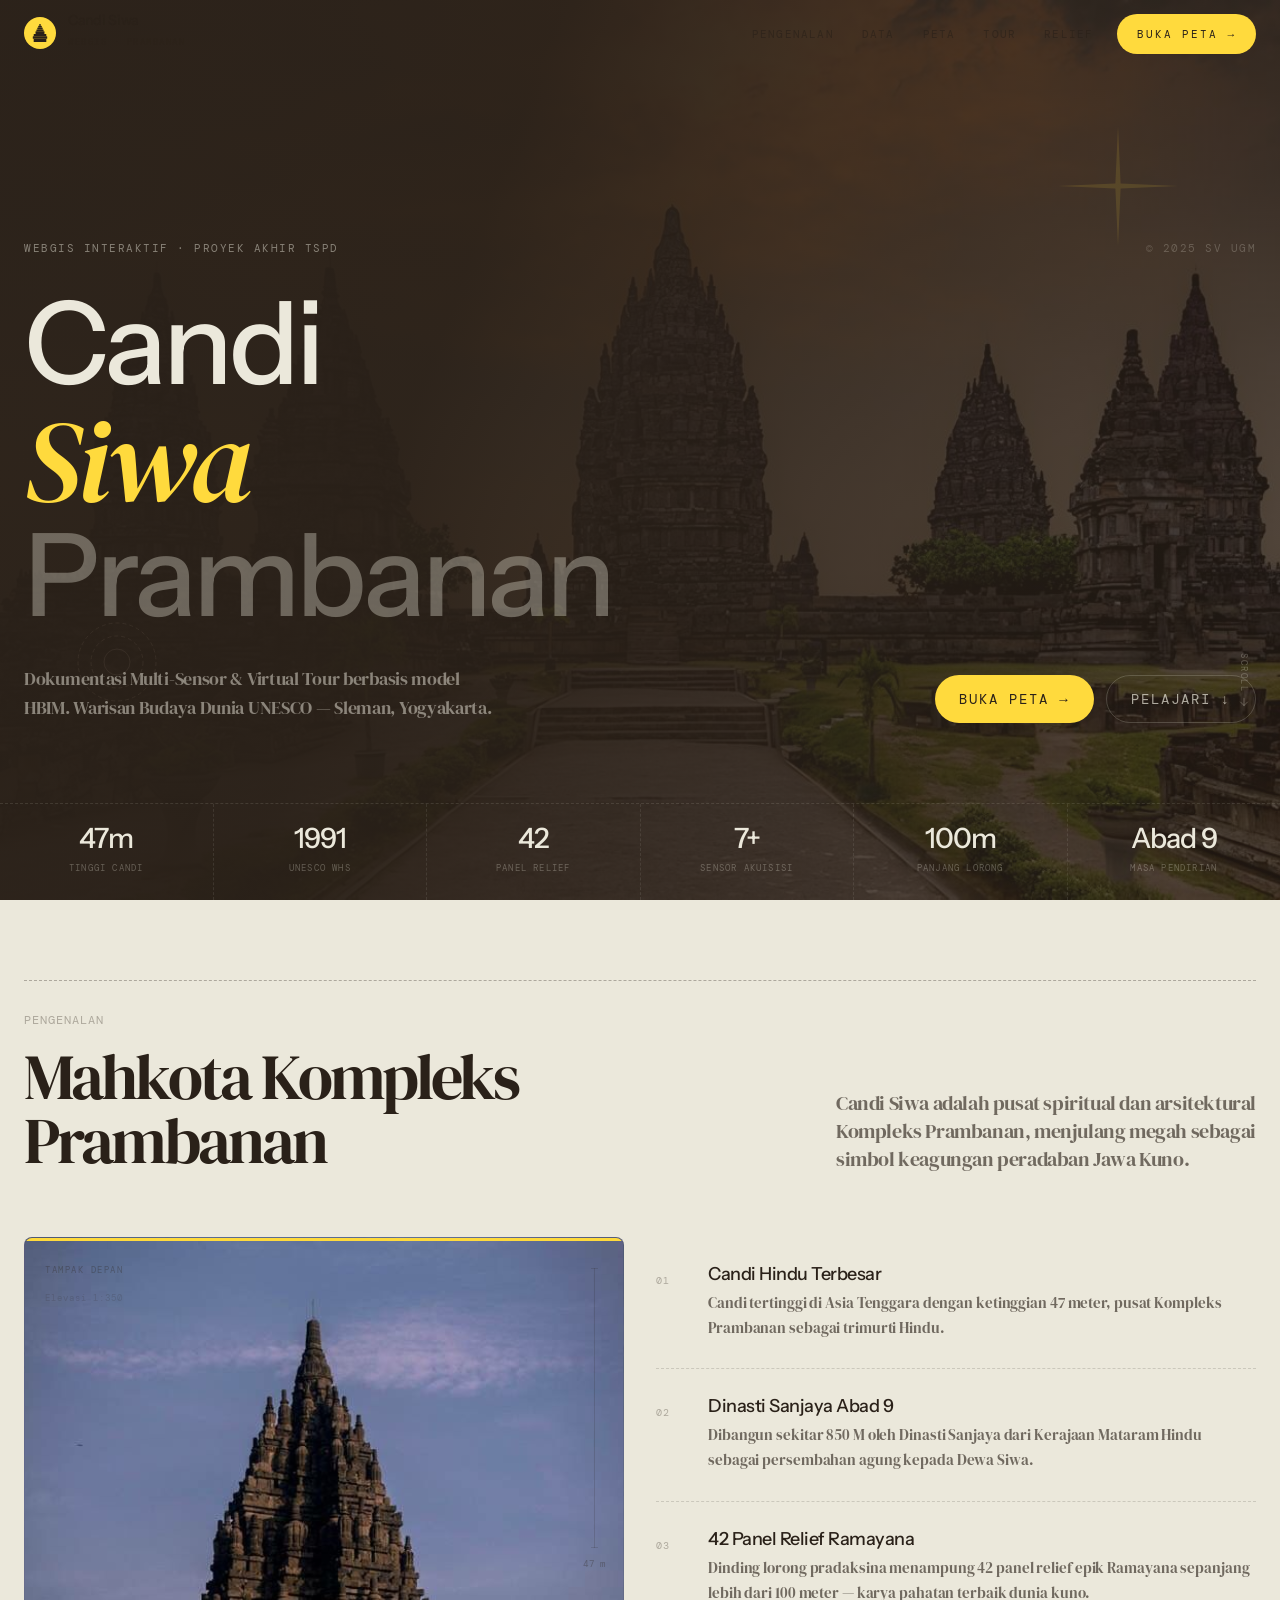
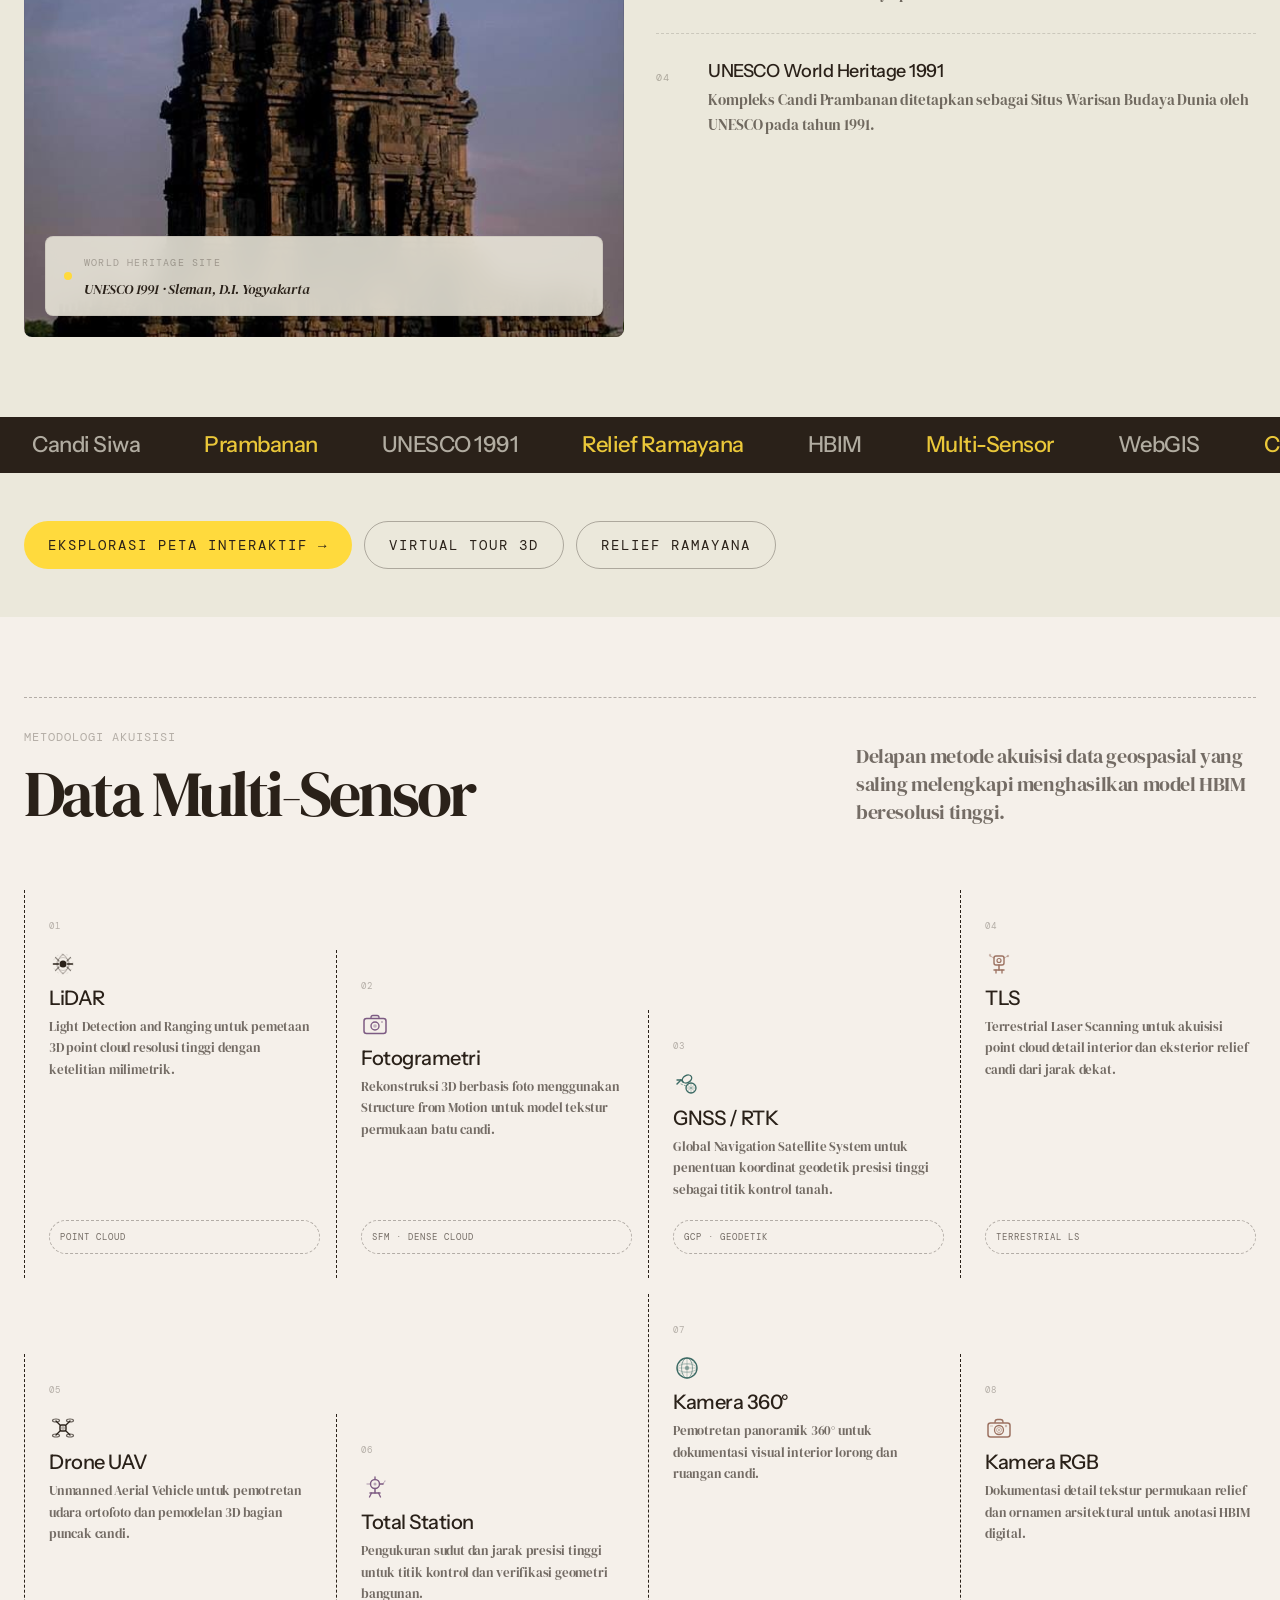
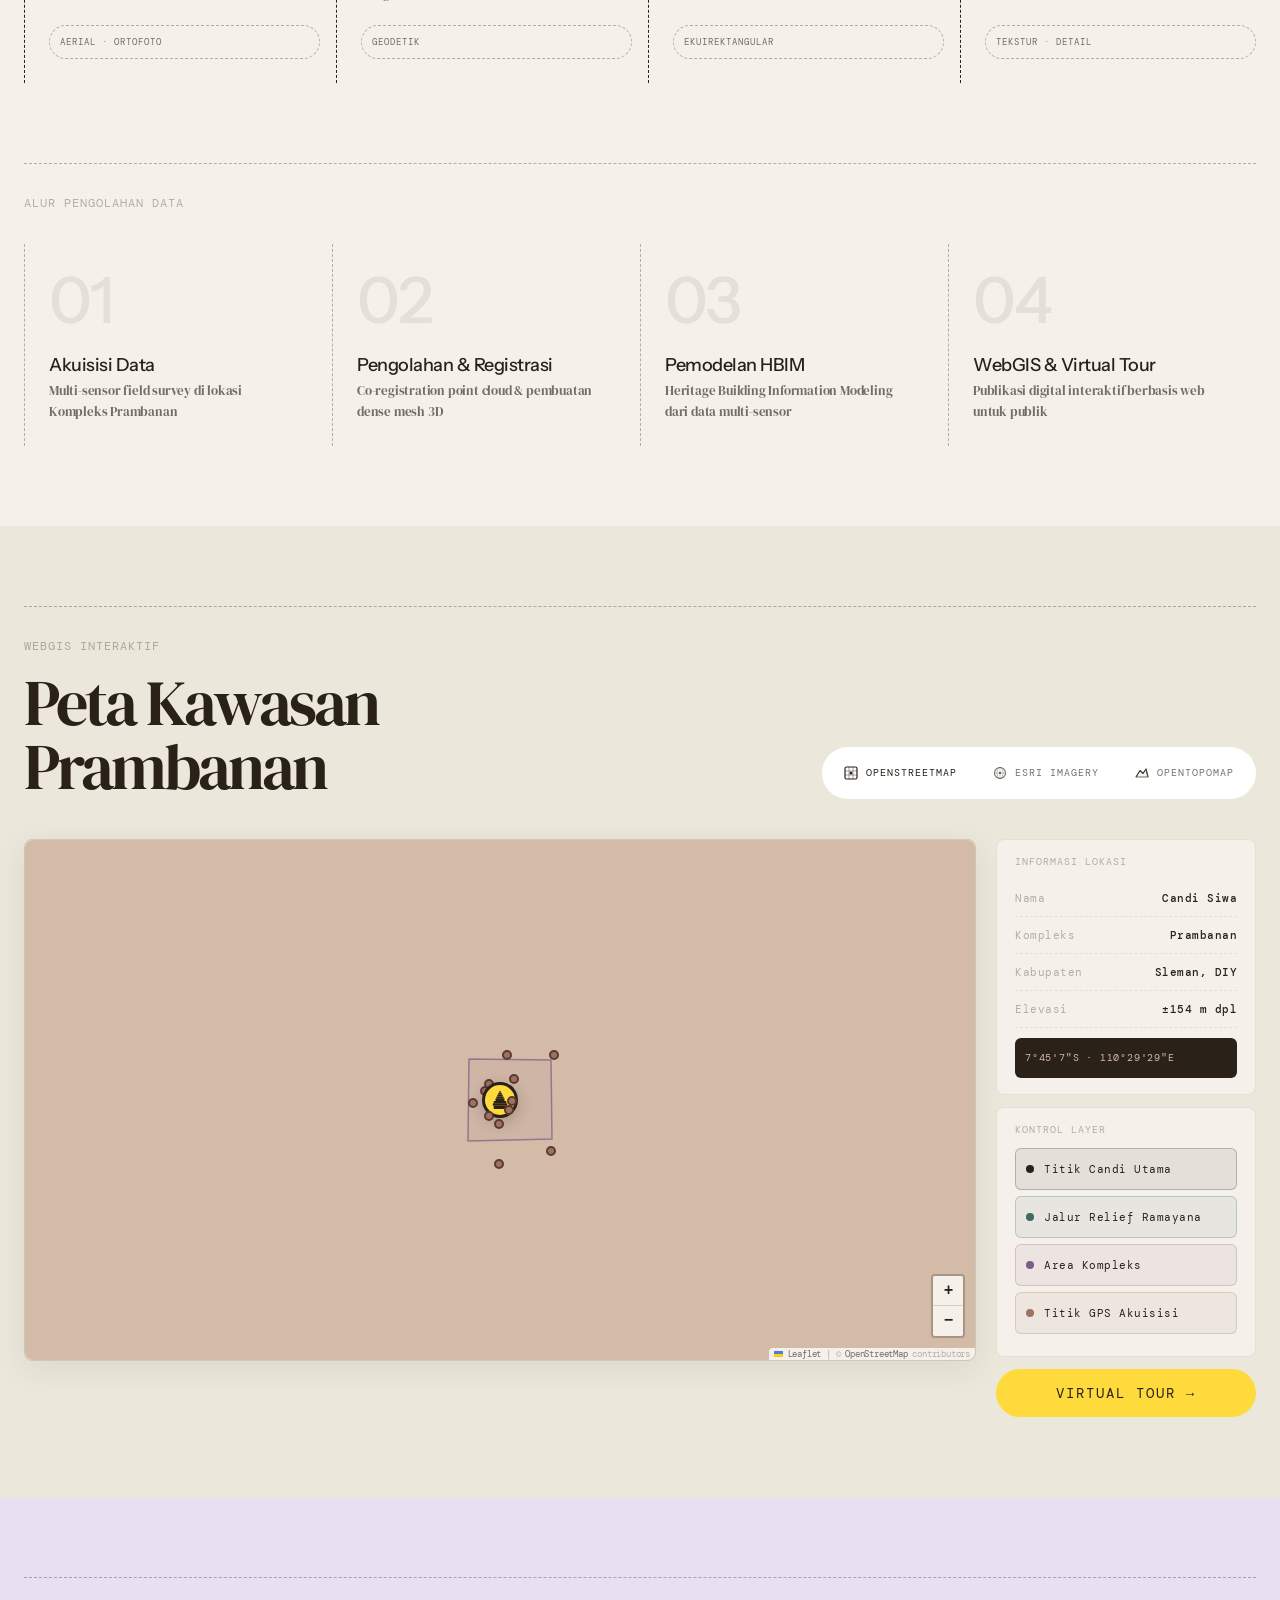
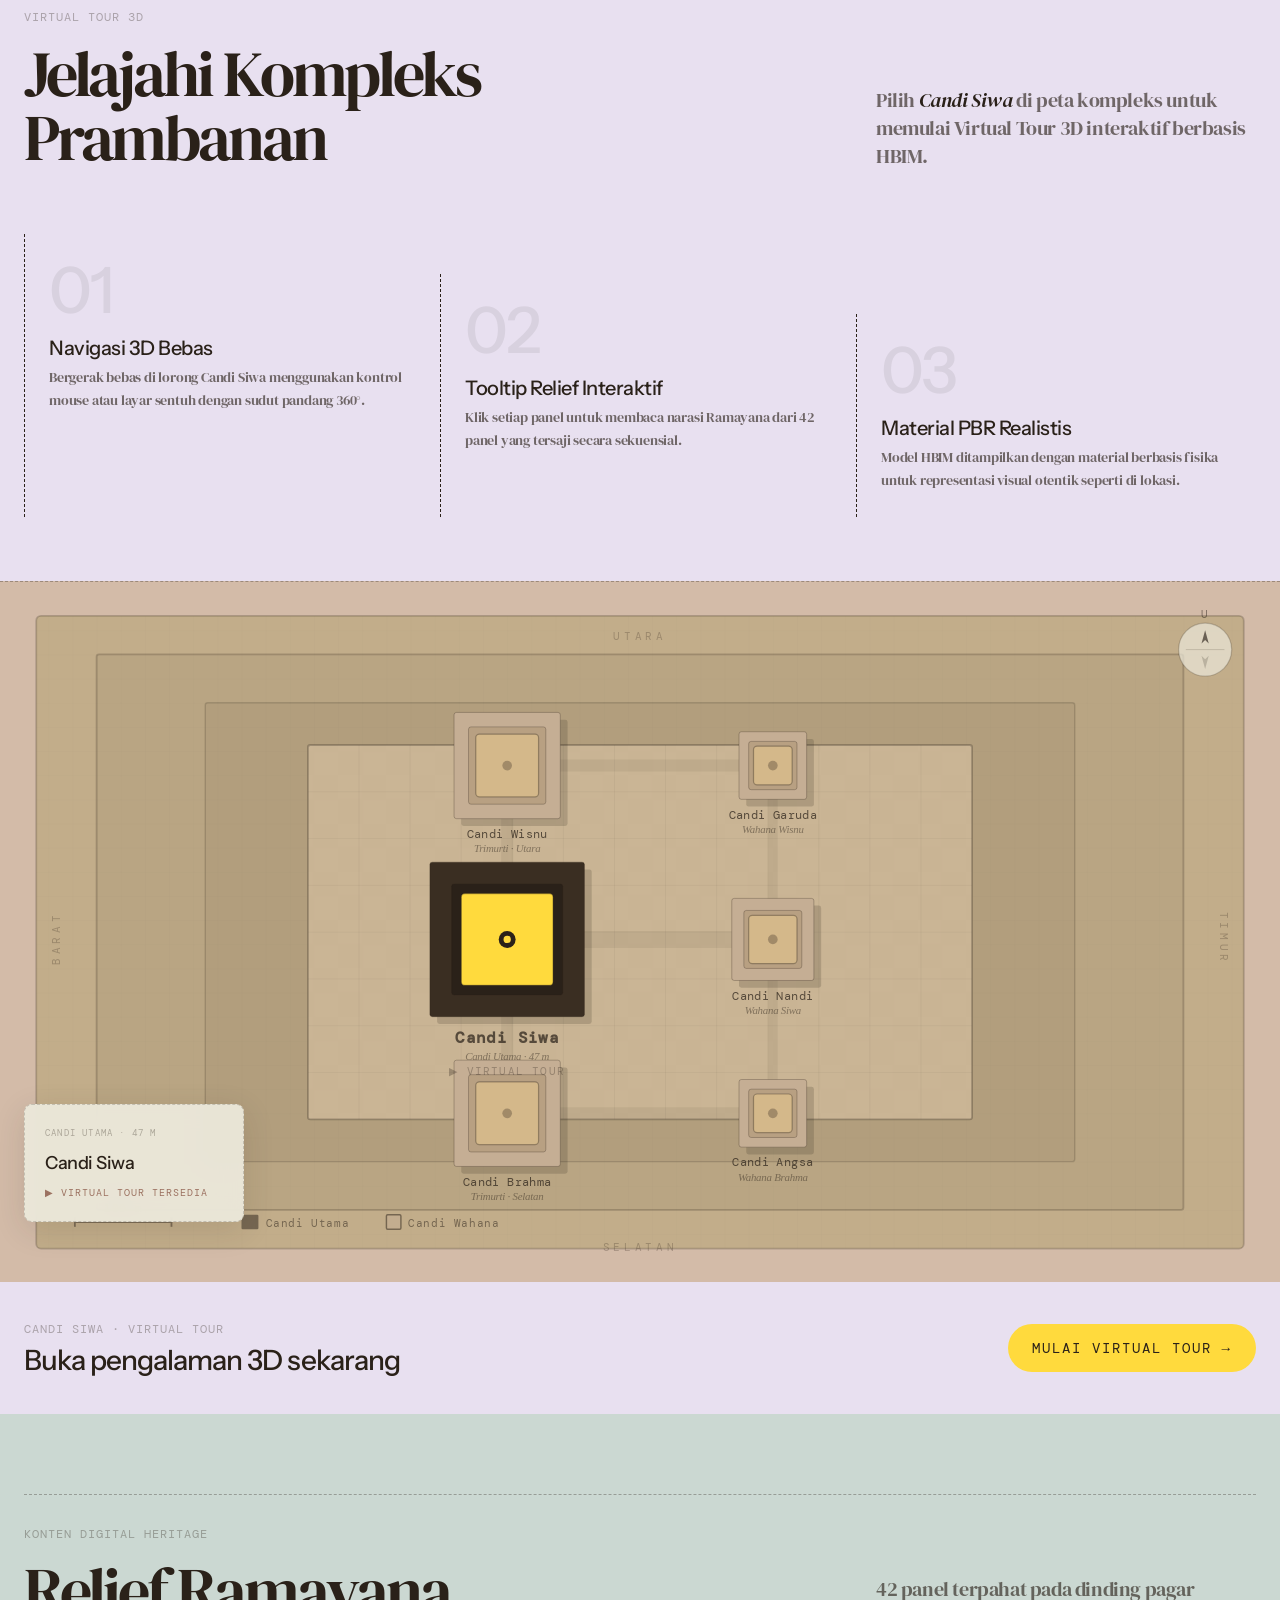
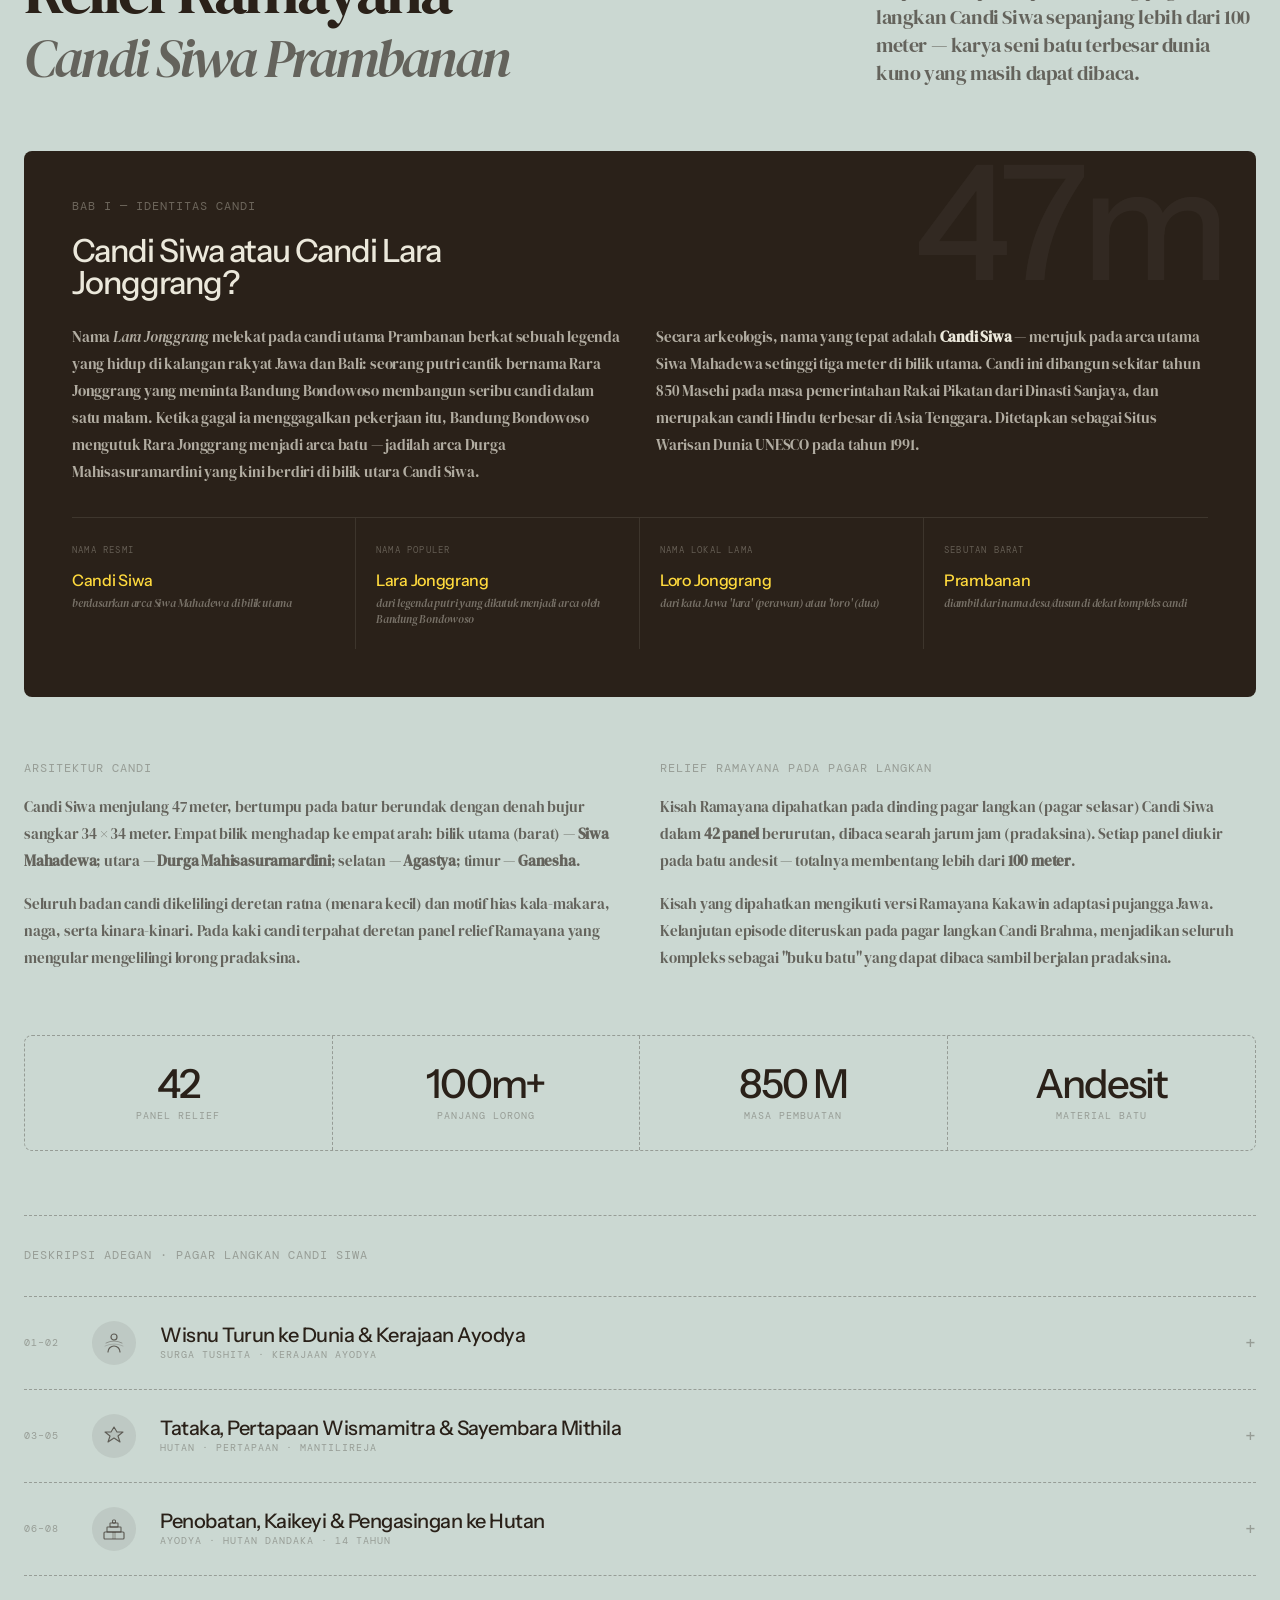
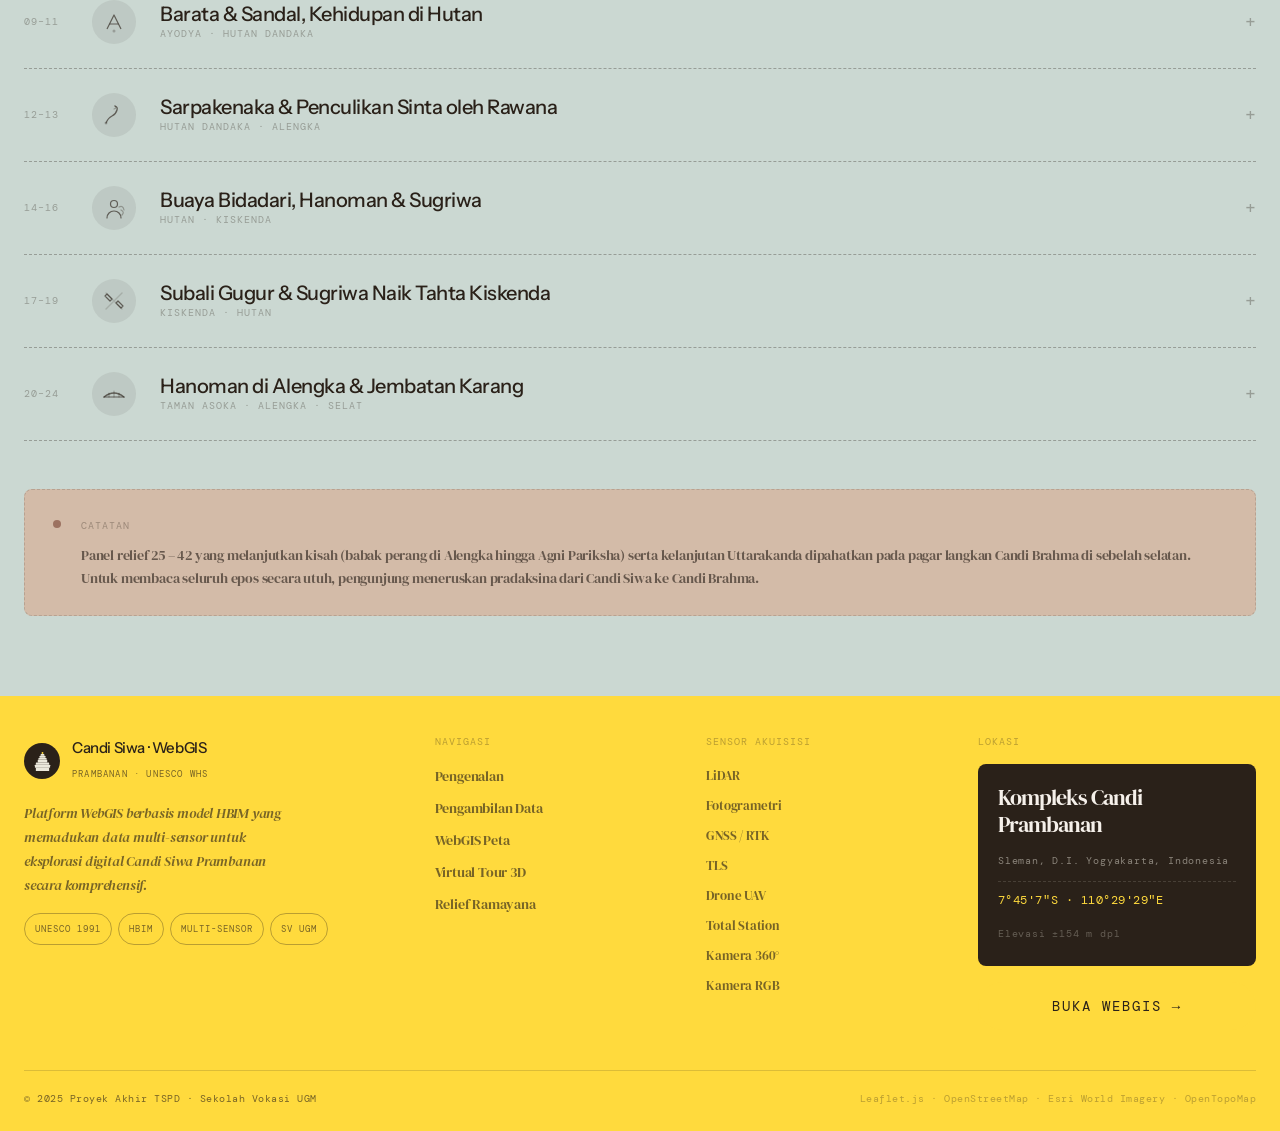
==== index.html @ 50ab3ae9 "Add files via upload" ====
<!doctype html>
<html lang="en">
  <head>
    <meta charset="UTF-8" />
    <meta name="viewport" content="width=device-width, initial-scale=1.0, maximum-scale=1" />
    <title>WebGIS Candi Siwa Prambanan</title>
    <meta name="description" content="WebGIS Candi Siwa Prambanan — built on Replit. Update this description to reflect the app." />
    <meta name="robots" content="index, follow" />
    <meta property="og:title" content="WebGIS Candi Siwa Prambanan" />
    <meta property="og:description" content="WebGIS Candi Siwa Prambanan — built on Replit. Update this description to reflect the app." />
    <meta property="og:type" content="website" />
    <meta name="twitter:card" content="summary_large_image" />
    <meta name="twitter:title" content="WebGIS Candi Siwa Prambanan" />
    <meta name="twitter:description" content="WebGIS Candi Siwa Prambanan — built on Replit. Update this description to reflect the app." />
    <link rel="icon" type="image/svg+xml" href="/favicon.svg" />
    <link rel="preconnect" href="https://fonts.googleapis.com" />
    <link rel="preconnect" href="https://fonts.gstatic.com" crossorigin />
    <link href="https://fonts.googleapis.com/css2?family=Inter:wght@400;500;600;700&display=swap" rel="stylesheet" />
    <script type="module" crossorigin src="/lib/app.js"></script>
    <link rel="stylesheet" crossorigin href="/css/style.css" />
  </head>
  <body>
    <div id="root"></div>
  </body>
</html>
---- css/style.css ----
@layer properties {
  @supports (((-webkit-hyphens: none)) and (not (margin-trim: inline))) or ((-moz-orient: inline) and (not (color: rgb(from red r g b)))) {
    *,
    :before,
    :after,
    ::backdrop {
      --tw-translate-x: 0;
      --tw-translate-y: 0;
      --tw-translate-z: 0;
      --tw-rotate-x: initial;
      --tw-rotate-y: initial;
      --tw-rotate-z: initial;
      --tw-skew-x: initial;
      --tw-skew-y: initial;
      --tw-space-y-reverse: 0;
      --tw-space-x-reverse: 0;
      --tw-border-style: solid;
      --tw-leading: initial;
      --tw-font-weight: initial;
      --tw-tracking: initial;
      --tw-ordinal: initial;
      --tw-slashed-zero: initial;
      --tw-numeric-figure: initial;
      --tw-numeric-spacing: initial;
      --tw-numeric-fraction: initial;
      --tw-shadow: 0 0 #0000;
      --tw-shadow-color: initial;
      --tw-shadow-alpha: 100%;
      --tw-inset-shadow: 0 0 #0000;
      --tw-inset-shadow-color: initial;
      --tw-inset-shadow-alpha: 100%;
      --tw-ring-color: initial;
      --tw-ring-shadow: 0 0 #0000;
      --tw-inset-ring-color: initial;
      --tw-inset-ring-shadow: 0 0 #0000;
      --tw-ring-inset: initial;
      --tw-ring-offset-width: 0px;
      --tw-ring-offset-color: #fff;
      --tw-ring-offset-shadow: 0 0 #0000;
      --tw-outline-style: solid;
      --tw-backdrop-blur: initial;
      --tw-backdrop-brightness: initial;
      --tw-backdrop-contrast: initial;
      --tw-backdrop-grayscale: initial;
      --tw-backdrop-hue-rotate: initial;
      --tw-backdrop-invert: initial;
      --tw-backdrop-opacity: initial;
      --tw-backdrop-saturate: initial;
      --tw-backdrop-sepia: initial;
      --tw-duration: initial;
      --tw-ease: initial;
      --tw-content: "";
      --tw-animation-delay: 0s;
      --tw-animation-direction: normal;
      --tw-animation-duration: initial;
      --tw-animation-fill-mode: none;
      --tw-animation-iteration-count: 1;
      --tw-enter-blur: 0;
      --tw-enter-opacity: 1;
      --tw-enter-rotate: 0;
      --tw-enter-scale: 1;
      --tw-enter-translate-x: 0;
      --tw-enter-translate-y: 0;
      --tw-exit-blur: 0;
      --tw-exit-opacity: 1;
      --tw-exit-rotate: 0;
      --tw-exit-scale: 1;
      --tw-exit-translate-x: 0;
      --tw-exit-translate-y: 0;
    }
  }
}
@layer theme {
  :root,
  :host {
    --color-red-50: oklch(97.1% 0.013 17.38);
    --color-red-300: oklch(80.8% 0.114 19.571);
    --color-red-400: oklch(70.4% 0.191 22.216);
    --color-red-500: oklch(63.7% 0.237 25.331);
    --color-red-600: oklch(57.7% 0.245 27.325);
    --color-gray-50: oklch(98.5% 0.002 247.839);
    --color-gray-600: oklch(44.6% 0.03 256.802);
    --color-gray-900: oklch(21% 0.034 264.665);
    --color-black: #000;
    --spacing: 0.25rem;
    --container-sm: 24rem;
    --container-md: 28rem;
    --container-lg: 32rem;
    --text-xs: 0.75rem;
    --text-xs--line-height: calc(1 / 0.75);
    --text-sm: 0.875rem;
    --text-sm--line-height: calc(1.25 / 0.875);
    --text-base: 1rem;
    --text-base--line-height: 1.5;
    --text-lg: 1.125rem;
    --text-lg--line-height: calc(1.75 / 1.125);
    --text-2xl: 1.5rem;
    --text-2xl--line-height: calc(2 / 1.5);
    --font-weight-normal: 400;
    --font-weight-medium: 500;
    --font-weight-semibold: 600;
    --font-weight-bold: 700;
    --tracking-tight: -0.025em;
    --tracking-widest: 0.1em;
    --leading-snug: 1.375;
    --leading-normal: 1.5;
    --leading-relaxed: 1.625;
    --ease-in-out: cubic-bezier(0.4, 0, 0.2, 1);
    --animate-spin: spin 1s linear infinite;
    --animate-pulse: pulse 2s cubic-bezier(0.4, 0, 0.6, 1) infinite;
    --aspect-video: 16 / 9;
    --default-transition-duration: 0.15s;
    --default-transition-timing-function: cubic-bezier(0.4, 0, 0.2, 1);
    --default-font-family: var(--app-font-sans);
    --default-mono-font-family: var(--app-font-mono);
    --color-border: hsl(var(--border));
  }
}
@layer base {
  *,
  :after,
  :before,
  ::backdrop {
    box-sizing: border-box;
    border: 0 solid;
    margin: 0;
    padding: 0;
  }
  ::file-selector-button {
    box-sizing: border-box;
    border: 0 solid;
    margin: 0;
    padding: 0;
  }
  html,
  :host {
    -webkit-text-size-adjust: 100%;
    tab-size: 4;
    line-height: 1.5;
    font-family: var(--default-font-family, -apple-system, BlinkMacSystemFont, "Segoe UI", Roboto, "Helvetica Neue", "Noto Sans", Arial, sans-serif, "Apple Color Emoji", "Segoe UI Emoji", "Segoe UI Symbol", "Noto Color Emoji");
    font-feature-settings: var(--default-font-feature-settings, normal);
    font-variation-settings: var(--default-font-variation-settings, normal);
    -webkit-tap-highlight-color: transparent;
  }
  hr {
    height: 0;
    color: inherit;
    border-top-width: 1px;
  }
  abbr:where([title]) {
    -webkit-text-decoration: underline dotted;
    text-decoration: underline dotted;
  }
  h1,
  h2,
  h3,
  h4,
  h5,
  h6 {
    font-size: inherit;
    font-weight: inherit;
  }
  a {
    color: inherit;
    -webkit-text-decoration: inherit;
    text-decoration: inherit;
  }
  b,
  strong {
    font-weight: bolder;
  }
  code,
  kbd,
  samp,
  pre {
    font-family: var(--default-mono-font-family, ui-monospace, SFMono-Regular, Menlo, Monaco, Consolas, "Liberation Mono", "Courier New", monospace);
    font-feature-settings: var(--default-mono-font-feature-settings, normal);
    font-variation-settings: var(--default-mono-font-variation-settings, normal);
    font-size: 1em;
  }
  small {
    font-size: 80%;
  }
  sub,
  sup {
    vertical-align: baseline;
    font-size: 75%;
    line-height: 0;
    position: relative;
  }
  sub {
    bottom: -0.25em;
  }
  sup {
    top: -0.5em;
  }
  table {
    text-indent: 0;
    border-color: inherit;
    border-collapse: collapse;
  }
  :-moz-focusring:where(:not(iframe)) {
    outline: auto;
  }
  progress {
    vertical-align: baseline;
  }
  summary {
    display: list-item;
  }
  ol,
  ul,
  menu {
    list-style: none;
  }
  img,
  svg,
  video,
  canvas,
  audio,
  iframe,
  embed,
  object {
    vertical-align: middle;
    display: block;
  }
  img,
  video {
    max-width: 100%;
    height: auto;
  }
  button,
  input,
  select,
  optgroup,
  textarea {
    font: inherit;
    font-feature-settings: inherit;
    font-variation-settings: inherit;
    letter-spacing: inherit;
    color: inherit;
    opacity: 1;
    background-color: #0000;
    border-radius: 0;
  }
  ::file-selector-button {
    font: inherit;
    font-feature-settings: inherit;
    font-variation-settings: inherit;
    letter-spacing: inherit;
    color: inherit;
    opacity: 1;
    background-color: #0000;
    border-radius: 0;
  }
  :where(select:is([multiple], [size])) optgroup {
    font-weight: bolder;
  }
  :where(select:is([multiple], [size])) optgroup option {
    padding-inline-start: 20px;
  }
  ::file-selector-button {
    margin-inline-end: 4px;
  }
  ::placeholder {
    opacity: 1;
  }
  @supports (not ((-webkit-appearance: -apple-pay-button))) or (contain-intrinsic-size: 1px) {
    ::placeholder {
      color: currentColor;
    }
    @supports (color: color-mix(in lab, red, red)) {
      ::placeholder {
        color: color-mix(in oklab, currentcolor 50%, transparent);
      }
    }
  }
  textarea {
    resize: vertical;
  }
  ::-webkit-search-decoration {
    -webkit-appearance: none;
  }
  ::-webkit-date-and-time-value {
    min-height: 1lh;
    text-align: inherit;
  }
  ::-webkit-datetime-edit {
    display: inline-flex;
  }
  ::-webkit-datetime-edit-fields-wrapper {
    padding: 0;
  }
  ::-webkit-datetime-edit {
    padding-block: 0;
  }
  ::-webkit-datetime-edit-year-field {
    padding-block: 0;
  }
  ::-webkit-datetime-edit-month-field {
    padding-block: 0;
  }
  ::-webkit-datetime-edit-day-field {
    padding-block: 0;
  }
  ::-webkit-datetime-edit-hour-field {
    padding-block: 0;
  }
  ::-webkit-datetime-edit-minute-field {
    padding-block: 0;
  }
  ::-webkit-datetime-edit-second-field {
    padding-block: 0;
  }
  ::-webkit-datetime-edit-millisecond-field {
    padding-block: 0;
  }
  ::-webkit-datetime-edit-meridiem-field {
    padding-block: 0;
  }
  ::-webkit-calendar-picker-indicator {
    line-height: 1;
  }
  :-moz-ui-invalid {
    box-shadow: none;
  }
  button,
  input:where([type="button"], [type="reset"], [type="submit"]) {
    appearance: button;
  }
  ::file-selector-button {
    appearance: button;
  }
  ::-webkit-inner-spin-button {
    height: auto;
  }
  ::-webkit-outer-spin-button {
    height: auto;
  }
  [hidden]:where(:not([hidden="until-found"])) {
    display: none !important;
  }
  * {
    border-color: hsl(var(--border));
  }
  body {
    -webkit-font-smoothing: antialiased;
    -moz-osx-font-smoothing: grayscale;
  }
}
@layer components;
@layer utilities {
  .\@container\/field-group {
    container: field-group/inline-size;
  }
  .pointer-events-auto {
    pointer-events: auto;
  }
  .pointer-events-none {
    pointer-events: none;
  }
  .invisible {
    visibility: hidden;
  }
  .visible {
    visibility: visible;
  }
  .sr-only {
    clip-path: inset(50%);
    white-space: nowrap;
    border-width: 0;
    width: 1px;
    height: 1px;
    margin: -1px;
    padding: 0;
    position: absolute;
    overflow: hidden;
  }
  .absolute {
    position: absolute;
  }
  .fixed {
    position: fixed;
  }
  .relative {
    position: relative;
  }
  .inset-0 {
    inset: 0;
  }
  .inset-x-0 {
    inset-inline: 0;
  }
  .inset-y-0 {
    inset-block: 0;
  }
  .-top-12 {
    top: calc(var(--spacing) * -12);
  }
  .top-0 {
    top: 0;
  }
  .top-1\.5 {
    top: calc(var(--spacing) * 1.5);
  }
  .top-1\/2 {
    top: 50%;
  }
  .top-2 {
    top: calc(var(--spacing) * 2);
  }
  .top-3\.5 {
    top: calc(var(--spacing) * 3.5);
  }
  .top-4 {
    top: calc(var(--spacing) * 4);
  }
  .top-\[1px\] {
    top: 1px;
  }
  .top-\[50\%\] {
    top: 50%;
  }
  .top-\[60\%\] {
    top: 60%;
  }
  .top-full {
    top: 100%;
  }
  .-right-12 {
    right: calc(var(--spacing) * -12);
  }
  .right-0 {
    right: 0;
  }
  .right-1 {
    right: var(--spacing);
  }
  .right-2 {
    right: calc(var(--spacing) * 2);
  }
  .right-3 {
    right: calc(var(--spacing) * 3);
  }
  .right-4 {
    right: calc(var(--spacing) * 4);
  }
  .-bottom-12 {
    bottom: calc(var(--spacing) * -12);
  }
  .bottom-0 {
    bottom: 0;
  }
  .-left-12 {
    left: calc(var(--spacing) * -12);
  }
  .left-0 {
    left: 0;
  }
  .left-1\/2 {
    left: 50%;
  }
  .left-2 {
    left: calc(var(--spacing) * 2);
  }
  .left-\[50\%\] {
    left: 50%;
  }
  .z-10 {
    z-index: 10;
  }
  .z-20 {
    z-index: 20;
  }
  .z-50 {
    z-index: 50;
  }
  .z-\[1\] {
    z-index: 1;
  }
  .z-\[100\] {
    z-index: 100;
  }
  .order-first {
    order: -9999;
  }
  .order-last {
    order: 9999;
  }
  .\!m-0 {
    margin: 0 !important;
  }
  .-mx-1 {
    margin-inline: calc(var(--spacing) * -1);
  }
  .mx-2 {
    margin-inline: calc(var(--spacing) * 2);
  }
  .mx-3\.5 {
    margin-inline: calc(var(--spacing) * 3.5);
  }
  .mx-4 {
    margin-inline: calc(var(--spacing) * 4);
  }
  .mx-auto {
    margin-inline: auto;
  }
  .-my-2 {
    margin-block: calc(var(--spacing) * -2);
  }
  .my-0 {
    margin-block: 0;
  }
  .my-0\.5 {
    margin-block: calc(var(--spacing) * 0.5);
  }
  .my-1 {
    margin-block: var(--spacing);
  }
  .-mt-4 {
    margin-top: calc(var(--spacing) * -4);
  }
  .mt-1\.5 {
    margin-top: calc(var(--spacing) * 1.5);
  }
  .mt-2 {
    margin-top: calc(var(--spacing) * 2);
  }
  .mt-4 {
    margin-top: calc(var(--spacing) * 4);
  }
  .mt-24 {
    margin-top: calc(var(--spacing) * 24);
  }
  .mt-auto {
    margin-top: auto;
  }
  .mr-2 {
    margin-right: calc(var(--spacing) * 2);
  }
  .mb-1 {
    margin-bottom: var(--spacing);
  }
  .mb-2 {
    margin-bottom: calc(var(--spacing) * 2);
  }
  .mb-3 {
    margin-bottom: calc(var(--spacing) * 3);
  }
  .mb-4 {
    margin-bottom: calc(var(--spacing) * 4);
  }
  .-ml-4 {
    margin-left: calc(var(--spacing) * -4);
  }
  .ml-1 {
    margin-left: var(--spacing);
  }
  .ml-4 {
    margin-left: calc(var(--spacing) * 4);
  }
  .ml-auto {
    margin-left: auto;
  }
  .line-clamp-2 {
    -webkit-line-clamp: 2;
    -webkit-box-orient: vertical;
    display: -webkit-box;
    overflow: hidden;
  }
  .block {
    display: block;
  }
  .flex {
    display: flex;
  }
  .grid {
    display: grid;
  }
  .hidden {
    display: none;
  }
  .inline-block {
    display: inline-block;
  }
  .inline-flex {
    display: inline-flex;
  }
  .table {
    display: table;
  }
  .aspect-square {
    aspect-ratio: 1;
  }
  .aspect-video {
    aspect-ratio: var(--aspect-video);
  }
  .size-4 {
    width: calc(var(--spacing) * 4);
    height: calc(var(--spacing) * 4);
  }
  .size-6 {
    width: calc(var(--spacing) * 6);
    height: calc(var(--spacing) * 6);
  }
  .size-8 {
    width: calc(var(--spacing) * 8);
    height: calc(var(--spacing) * 8);
  }
  .size-10 {
    width: calc(var(--spacing) * 10);
    height: calc(var(--spacing) * 10);
  }
  .size-\[--cell-size\] {
    width: --cell-size;
    height: --cell-size;
  }
  .h-1\.5 {
    height: calc(var(--spacing) * 1.5);
  }
  .h-2 {
    height: calc(var(--spacing) * 2);
  }
  .h-2\.5 {
    height: calc(var(--spacing) * 2.5);
  }
  .h-3 {
    height: calc(var(--spacing) * 3);
  }
  .h-3\.5 {
    height: calc(var(--spacing) * 3.5);
  }
  .h-4 {
    height: calc(var(--spacing) * 4);
  }
  .h-5 {
    height: calc(var(--spacing) * 5);
  }
  .h-6 {
    height: calc(var(--spacing) * 6);
  }
  .h-7 {
    height: calc(var(--spacing) * 7);
  }
  .h-8 {
    height: calc(var(--spacing) * 8);
  }
  .h-9 {
    height: calc(var(--spacing) * 9);
  }
  .h-10 {
    height: calc(var(--spacing) * 10);
  }
  .h-12 {
    height: calc(var(--spacing) * 12);
  }
  .h-\[--cell-size\] {
    height: --cell-size;
  }
  .h-\[1px\] {
    height: 1px;
  }
  .h-\[var\(--radix-navigation-menu-viewport-height\)\] {
    height: var(--radix-navigation-menu-viewport-height);
  }
  .h-\[var\(--radix-select-trigger-height\)\] {
    height: var(--radix-select-trigger-height);
  }
  .h-auto {
    height: auto;
  }
  .h-full {
    height: 100%;
  }
  .h-px {
    height: 1px;
  }
  .h-svh {
    height: 100svh;
  }
  .max-h-\[--radix-context-menu-content-available-height\] {
    max-height: --radix-context-menu-content-available-height;
  }
  .max-h-\[--radix-select-content-available-height\] {
    max-height: --radix-select-content-available-height;
  }
  .max-h-\[300px\] {
    max-height: 300px;
  }
  .max-h-\[var\(--radix-dropdown-menu-content-available-height\)\] {
    max-height: var(--radix-dropdown-menu-content-available-height);
  }
  .max-h-screen {
    max-height: 100vh;
  }
  .min-h-0 {
    min-height: 0;
  }
  .min-h-8 {
    min-height: calc(var(--spacing) * 8);
  }
  .min-h-9 {
    min-height: calc(var(--spacing) * 9);
  }
  .min-h-10 {
    min-height: calc(var(--spacing) * 10);
  }
  .min-h-\[60px\] {
    min-height: 60px;
  }
  .min-h-screen {
    min-height: 100vh;
  }
  .min-h-svh {
    min-height: 100svh;
  }
  .w-0 {
    width: 0;
  }
  .w-1 {
    width: var(--spacing);
  }
  .w-2 {
    width: calc(var(--spacing) * 2);
  }
  .w-2\.5 {
    width: calc(var(--spacing) * 2.5);
  }
  .w-3 {
    width: calc(var(--spacing) * 3);
  }
  .w-3\.5 {
    width: calc(var(--spacing) * 3.5);
  }
  .w-3\/4 {
    width: 75%;
  }
  .w-4 {
    width: calc(var(--spacing) * 4);
  }
  .w-5 {
    width: calc(var(--spacing) * 5);
  }
  .w-7 {
    width: calc(var(--spacing) * 7);
  }
  .w-8 {
    width: calc(var(--spacing) * 8);
  }
  .w-9 {
    width: calc(var(--spacing) * 9);
  }
  .w-10 {
    width: calc(var(--spacing) * 10);
  }
  .w-64 {
    width: calc(var(--spacing) * 64);
  }
  .w-72 {
    width: calc(var(--spacing) * 72);
  }
  .w-\[--cell-size\] {
    width: --cell-size;
  }
  .w-\[1px\] {
    width: 1px;
  }
  .w-\[100px\] {
    width: 100px;
  }
  .w-\[var\(--sidebar-width\)\] {
    width: var(--sidebar-width);
  }
  .w-auto {
    width: auto;
  }
  .w-fit {
    width: fit-content;
  }
  .w-full {
    width: 100%;
  }
  .w-max {
    width: max-content;
  }
  .w-px {
    width: 1px;
  }
  .max-w-\[var\(--skeleton-width\)\] {
    max-width: var(--skeleton-width);
  }
  .max-w-lg {
    max-width: var(--container-lg);
  }
  .max-w-max {
    max-width: max-content;
  }
  .max-w-md {
    max-width: var(--container-md);
  }
  .max-w-sm {
    max-width: var(--container-sm);
  }
  .min-w-0 {
    min-width: 0;
  }
  .min-w-5 {
    min-width: calc(var(--spacing) * 5);
  }
  .min-w-8 {
    min-width: calc(var(--spacing) * 8);
  }
  .min-w-9 {
    min-width: calc(var(--spacing) * 9);
  }
  .min-w-10 {
    min-width: calc(var(--spacing) * 10);
  }
  .min-w-\[--cell-size\] {
    min-width: --cell-size;
  }
  .min-w-\[8rem\] {
    min-width: 8rem;
  }
  .min-w-\[12rem\] {
    min-width: 12rem;
  }
  .min-w-\[var\(--radix-select-trigger-width\)\] {
    min-width: var(--radix-select-trigger-width);
  }
  .flex-1 {
    flex: 1;
  }
  .shrink-0 {
    flex-shrink: 0;
  }
  .grow {
    flex-grow: 1;
  }
  .grow-0 {
    flex-grow: 0;
  }
  .basis-full {
    flex-basis: 100%;
  }
  .caption-bottom {
    caption-side: bottom;
  }
  .border-collapse {
    border-collapse: collapse;
  }
  .origin-\[--radix-context-menu-content-transform-origin\] {
    transform-origin: --radix-context-menu-content-transform-origin;
  }
  .origin-\[--radix-dropdown-menu-content-transform-origin\] {
    transform-origin: --radix-dropdown-menu-content-transform-origin;
  }
  .origin-\[--radix-hover-card-content-transform-origin\] {
    transform-origin: --radix-hover-card-content-transform-origin;
  }
  .origin-\[--radix-menubar-content-transform-origin\] {
    transform-origin: --radix-menubar-content-transform-origin;
  }
  .origin-\[--radix-popover-content-transform-origin\] {
    transform-origin: --radix-popover-content-transform-origin;
  }
  .origin-\[--radix-select-content-transform-origin\] {
    transform-origin: --radix-select-content-transform-origin;
  }
  .origin-\[--radix-tooltip-content-transform-origin\] {
    transform-origin: --radix-tooltip-content-transform-origin;
  }
  .-translate-x-1\/2 {
    --tw-translate-x: -50%;
    translate: var(--tw-translate-x) var(--tw-translate-y);
  }
  .-translate-x-px {
    --tw-translate-x: -1px;
    translate: var(--tw-translate-x) var(--tw-translate-y);
  }
  .translate-x-\[-50\%\] {
    --tw-translate-x: -50%;
    translate: var(--tw-translate-x) var(--tw-translate-y);
  }
  .translate-x-px {
    --tw-translate-x: 1px;
    translate: var(--tw-translate-x) var(--tw-translate-y);
  }
  .-translate-y-1\/2 {
    --tw-translate-y: -50%;
    translate: var(--tw-translate-x) var(--tw-translate-y);
  }
  .translate-y-\[-50\%\] {
    --tw-translate-y: -50%;
    translate: var(--tw-translate-x) var(--tw-translate-y);
  }
  .rotate-45 {
    rotate: 45deg;
  }
  .rotate-90 {
    rotate: 90deg;
  }
  .transform {
    transform: var(--tw-rotate-x,) var(--tw-rotate-y,) var(--tw-rotate-z,) var(--tw-skew-x,) var(--tw-skew-y,);
  }
  .animate-caret-blink {
    animation: 1.25s ease-out infinite caret-blink;
  }
  .animate-in {
    animation: enter var(--tw-animation-duration, var(--tw-duration, 0.15s)) var(--tw-ease, ease) var(--tw-animation-delay, 0s) var(--tw-animation-iteration-count, 1) var(--tw-animation-direction, normal) var(--tw-animation-fill-mode, none);
  }
  .animate-pulse {
    animation: var(--animate-pulse);
  }
  .animate-spin {
    animation: var(--animate-spin);
  }
  .cursor-default {
    cursor: default;
  }
  .cursor-pointer {
    cursor: pointer;
  }
  .cursor-text {
    cursor: text;
  }
  .touch-none {
    touch-action: none;
  }
  .resize-none {
    resize: none;
  }
  .list-disc {
    list-style-type: disc;
  }
  .list-none {
    list-style-type: none;
  }
  .flex-col {
    flex-direction: column;
  }
  .flex-col-reverse {
    flex-direction: column-reverse;
  }
  .flex-row {
    flex-direction: row;
  }
  .flex-wrap {
    flex-wrap: wrap;
  }
  .place-content-center {
    place-content: center;
  }
  .items-center {
    align-items: center;
  }
  .items-end {
    align-items: flex-end;
  }
  .items-start {
    align-items: flex-start;
  }
  .items-stretch {
    align-items: stretch;
  }
  .justify-between {
    justify-content: space-between;
  }
  .justify-center {
    justify-content: center;
  }
  .justify-start {
    justify-content: flex-start;
  }
  .gap-1 {
    gap: var(--spacing);
  }
  .gap-1\.5 {
    gap: calc(var(--spacing) * 1.5);
  }
  .gap-2 {
    gap: calc(var(--spacing) * 2);
  }
  .gap-2\.5 {
    gap: calc(var(--spacing) * 2.5);
  }
  .gap-3 {
    gap: calc(var(--spacing) * 3);
  }
  .gap-4 {
    gap: calc(var(--spacing) * 4);
  }
  .gap-6 {
    gap: calc(var(--spacing) * 6);
  }
  .gap-7 {
    gap: calc(var(--spacing) * 7);
  }
  :where(.space-y-1\.5 > :not(:last-child)) {
    --tw-space-y-reverse: 0;
    margin-block-start: calc(calc(var(--spacing) * 1.5) * var(--tw-space-y-reverse));
    margin-block-end: calc(calc(var(--spacing) * 1.5) * calc(1 - var(--tw-space-y-reverse)));
  }
  :where(.space-y-2 > :not(:last-child)) {
    --tw-space-y-reverse: 0;
    margin-block-start: calc(calc(var(--spacing) * 2) * var(--tw-space-y-reverse));
    margin-block-end: calc(calc(var(--spacing) * 2) * calc(1 - var(--tw-space-y-reverse)));
  }
  :where(.space-x-1 > :not(:last-child)) {
    --tw-space-x-reverse: 0;
    margin-inline-start: calc(var(--spacing) * var(--tw-space-x-reverse));
    margin-inline-end: calc(var(--spacing) * calc(1 - var(--tw-space-x-reverse)));
  }
  :where(.space-x-4 > :not(:last-child)) {
    --tw-space-x-reverse: 0;
    margin-inline-start: calc(calc(var(--spacing) * 4) * var(--tw-space-x-reverse));
    margin-inline-end: calc(calc(var(--spacing) * 4) * calc(1 - var(--tw-space-x-reverse)));
  }
  .self-stretch {
    align-self: stretch;
  }
  .overflow-auto {
    overflow: auto;
  }
  .overflow-hidden {
    overflow: hidden;
  }
  .overflow-x-hidden {
    overflow-x: hidden;
  }
  .overflow-y-auto {
    overflow-y: auto;
  }
  .rounded-\[2px\] {
    border-radius: 2px;
  }
  .rounded-\[calc\(var\(--radius\)-5px\)\] {
    border-radius: calc(var(--radius) - 5px);
  }
  .rounded-\[inherit\] {
    border-radius: inherit;
  }
  .rounded-full {
    border-radius: 3.40282e38px;
  }
  .rounded-lg {
    border-radius: var(--radius);
  }
  .rounded-md {
    border-radius: calc(var(--radius) - 2px);
  }
  .rounded-none {
    border-radius: 0;
  }
  .rounded-sm {
    border-radius: calc(var(--radius) - 4px);
  }
  .rounded-xl {
    border-radius: calc(var(--radius) + 4px);
  }
  .rounded-t-\[10px\] {
    border-top-left-radius: 10px;
    border-top-right-radius: 10px;
  }
  .rounded-l-md {
    border-top-left-radius: calc(var(--radius) - 2px);
    border-bottom-left-radius: calc(var(--radius) - 2px);
  }
  .rounded-tl-sm {
    border-top-left-radius: calc(var(--radius) - 4px);
  }
  .rounded-r-md {
    border-top-right-radius: calc(var(--radius) - 2px);
    border-bottom-right-radius: calc(var(--radius) - 2px);
  }
  .border {
    border-style: var(--tw-border-style);
    border-width: 1px;
  }
  .border-0 {
    border-style: var(--tw-border-style);
    border-width: 0;
  }
  .border-2 {
    border-style: var(--tw-border-style);
    border-width: 2px;
  }
  .border-\[1\.5px\] {
    border-style: var(--tw-border-style);
    border-width: 1.5px;
  }
  .border-y {
    border-block-style: var(--tw-border-style);
    border-block-width: 1px;
  }
  .border-t {
    border-top-style: var(--tw-border-style);
    border-top-width: 1px;
  }
  .border-r {
    border-right-style: var(--tw-border-style);
    border-right-width: 1px;
  }
  .border-b {
    border-bottom-style: var(--tw-border-style);
    border-bottom-width: 1px;
  }
  .border-l {
    border-left-style: var(--tw-border-style);
    border-left-width: 1px;
  }
  .border-dashed {
    --tw-border-style: dashed;
    border-style: dashed;
  }
  .\[border-color\:var\(--badge-outline\)\] {
    border-color: var(--badge-outline);
  }
  .\[border-color\:var\(--button-outline\)\] {
    border-color: var(--button-outline);
  }
  .border-\[--color-border\] {
    border-color: --color-border;
  }
  .border-border,
  .border-border\/50 {
    border-color: hsl(var(--border));
  }
  @supports (color: color-mix(in lab, red, red)) {
    .border-border\/50 {
      border-color: color-mix(in oklab, hsl(var(--border)) 50%, transparent);
    }
  }
  .border-destructive,
  .border-destructive\/50 {
    border-color: hsl(var(--destructive));
  }
  @supports (color: color-mix(in lab, red, red)) {
    .border-destructive\/50 {
      border-color: color-mix(in oklab, hsl(var(--destructive)) 50%, transparent);
    }
  }
  .border-input {
    border-color: hsl(var(--input));
  }
  .border-primary,
  .border-primary\/50 {
    border-color: hsl(var(--primary));
  }
  @supports (color: color-mix(in lab, red, red)) {
    .border-primary\/50 {
      border-color: color-mix(in oklab, hsl(var(--primary)) 50%, transparent);
    }
  }
  .border-transparent {
    border-color: #0000;
  }
  .border-t-transparent {
    border-top-color: #0000;
  }
  .border-l-transparent {
    border-left-color: #0000;
  }
  .bg-\[--color-bg\] {
    background-color: --color-bg;
  }
  .bg-accent {
    background-color: hsl(var(--accent));
  }
  .bg-background {
    background-color: hsl(var(--background));
  }
  .bg-black\/80 {
    background-color: #000c;
  }
  @supports (color: color-mix(in lab, red, red)) {
    .bg-black\/80 {
      background-color: color-mix(in oklab, var(--color-black) 80%, transparent);
    }
  }
  .bg-border {
    background-color: hsl(var(--border));
  }
  .bg-card {
    background-color: hsl(var(--card));
  }
  .bg-destructive {
    background-color: hsl(var(--destructive));
  }
  .bg-foreground {
    background-color: hsl(var(--foreground));
  }
  .bg-gray-50 {
    background-color: var(--color-gray-50);
  }
  .bg-input {
    background-color: hsl(var(--input));
  }
  .bg-muted,
  .bg-muted\/50 {
    background-color: hsl(var(--muted));
  }
  @supports (color: color-mix(in lab, red, red)) {
    .bg-muted\/50 {
      background-color: color-mix(in oklab, hsl(var(--muted)) 50%, transparent);
    }
  }
  .bg-primary,
  .bg-primary\/10 {
    background-color: hsl(var(--primary));
  }
  @supports (color: color-mix(in lab, red, red)) {
    .bg-primary\/10 {
      background-color: color-mix(in oklab, hsl(var(--primary)) 10%, transparent);
    }
  }
  .bg-primary\/20 {
    background-color: hsl(var(--primary));
  }
  @supports (color: color-mix(in lab, red, red)) {
    .bg-primary\/20 {
      background-color: color-mix(in oklab, hsl(var(--primary)) 20%, transparent);
    }
  }
  .bg-secondary {
    background-color: hsl(var(--secondary));
  }
  .bg-transparent {
    background-color: #0000;
  }
  .fill-current {
    fill: currentColor;
  }
  .fill-primary {
    fill: hsl(var(--primary));
  }
  .p-0 {
    padding: 0;
  }
  .p-1 {
    padding: var(--spacing);
  }
  .p-2 {
    padding: calc(var(--spacing) * 2);
  }
  .p-3 {
    padding: calc(var(--spacing) * 3);
  }
  .p-4 {
    padding: calc(var(--spacing) * 4);
  }
  .p-6 {
    padding: calc(var(--spacing) * 6);
  }
  .p-\[1px\] {
    padding: 1px;
  }
  .px-1 {
    padding-inline: var(--spacing);
  }
  .px-1\.5 {
    padding-inline: calc(var(--spacing) * 1.5);
  }
  .px-2 {
    padding-inline: calc(var(--spacing) * 2);
  }
  .px-2\.5 {
    padding-inline: calc(var(--spacing) * 2.5);
  }
  .px-3 {
    padding-inline: calc(var(--spacing) * 3);
  }
  .px-4 {
    padding-inline: calc(var(--spacing) * 4);
  }
  .px-8 {
    padding-inline: calc(var(--spacing) * 8);
  }
  .px-\[--cell-size\] {
    padding-inline: --cell-size;
  }
  .py-0\.5 {
    padding-block: calc(var(--spacing) * 0.5);
  }
  .py-1 {
    padding-block: var(--spacing);
  }
  .py-1\.5 {
    padding-block: calc(var(--spacing) * 1.5);
  }
  .py-2 {
    padding-block: calc(var(--spacing) * 2);
  }
  .py-3 {
    padding-block: calc(var(--spacing) * 3);
  }
  .py-4 {
    padding-block: calc(var(--spacing) * 4);
  }
  .py-6 {
    padding-block: calc(var(--spacing) * 6);
  }
  .pt-0 {
    padding-top: 0;
  }
  .pt-3 {
    padding-top: calc(var(--spacing) * 3);
  }
  .pt-4 {
    padding-top: calc(var(--spacing) * 4);
  }
  .pt-6 {
    padding-top: calc(var(--spacing) * 6);
  }
  .pr-1 {
    padding-right: var(--spacing);
  }
  .pr-2 {
    padding-right: calc(var(--spacing) * 2);
  }
  .pr-2\.5 {
    padding-right: calc(var(--spacing) * 2.5);
  }
  .pr-3 {
    padding-right: calc(var(--spacing) * 3);
  }
  .pr-8 {
    padding-right: calc(var(--spacing) * 8);
  }
  .pb-3 {
    padding-bottom: calc(var(--spacing) * 3);
  }
  .pb-4 {
    padding-bottom: calc(var(--spacing) * 4);
  }
  .pl-2 {
    padding-left: calc(var(--spacing) * 2);
  }
  .pl-2\.5 {
    padding-left: calc(var(--spacing) * 2.5);
  }
  .pl-3 {
    padding-left: calc(var(--spacing) * 3);
  }
  .pl-4 {
    padding-left: calc(var(--spacing) * 4);
  }
  .pl-8 {
    padding-left: calc(var(--spacing) * 8);
  }
  .text-center {
    text-align: center;
  }
  .text-left {
    text-align: left;
  }
  .align-middle {
    vertical-align: middle;
  }
  .font-mono {
    font-family: var(--app-font-mono);
  }
  .font-sans {
    font-family: var(--app-font-sans);
  }
  .text-2xl {
    font-size: var(--text-2xl);
    line-height: var(--tw-leading, var(--text-2xl--line-height));
  }
  .text-base {
    font-size: var(--text-base);
    line-height: var(--tw-leading, var(--text-base--line-height));
  }
  .text-lg {
    font-size: var(--text-lg);
    line-height: var(--tw-leading, var(--text-lg--line-height));
  }
  .text-sm {
    font-size: var(--text-sm);
    line-height: var(--tw-leading, var(--text-sm--line-height));
  }
  .text-sm\/relaxed {
    font-size: var(--text-sm);
    line-height: var(--leading-relaxed);
  }
  .text-xs {
    font-size: var(--text-xs);
    line-height: var(--tw-leading, var(--text-xs--line-height));
  }
  .text-\[0\.8rem\] {
    font-size: 0.8rem;
  }
  .leading-none {
    --tw-leading: 1;
    line-height: 1;
  }
  .leading-normal {
    --tw-leading: var(--leading-normal);
    line-height: var(--leading-normal);
  }
  .leading-snug {
    --tw-leading: var(--leading-snug);
    line-height: var(--leading-snug);
  }
  .font-bold {
    --tw-font-weight: var(--font-weight-bold);
    font-weight: var(--font-weight-bold);
  }
  .font-medium {
    --tw-font-weight: var(--font-weight-medium);
    font-weight: var(--font-weight-medium);
  }
  .font-normal {
    --tw-font-weight: var(--font-weight-normal);
    font-weight: var(--font-weight-normal);
  }
  .font-semibold {
    --tw-font-weight: var(--font-weight-semibold);
    font-weight: var(--font-weight-semibold);
  }
  .tracking-tight {
    --tw-tracking: var(--tracking-tight);
    letter-spacing: var(--tracking-tight);
  }
  .tracking-widest {
    --tw-tracking: var(--tracking-widest);
    letter-spacing: var(--tracking-widest);
  }
  .text-balance {
    text-wrap: balance;
  }
  .break-words {
    overflow-wrap: break-word;
  }
  .whitespace-nowrap {
    white-space: nowrap;
  }
  .text-accent-foreground {
    color: hsl(var(--accent-foreground));
  }
  .text-card-foreground {
    color: hsl(var(--card-foreground));
  }
  .text-current {
    color: currentColor;
  }
  .text-destructive {
    color: hsl(var(--destructive));
  }
  .text-destructive-foreground {
    color: hsl(var(--destructive-foreground));
  }
  .text-foreground,
  .text-foreground\/50 {
    color: hsl(var(--foreground));
  }
  @supports (color: color-mix(in lab, red, red)) {
    .text-foreground\/50 {
      color: color-mix(in oklab, hsl(var(--foreground)) 50%, transparent);
    }
  }
  .text-gray-600 {
    color: var(--color-gray-600);
  }
  .text-gray-900 {
    color: var(--color-gray-900);
  }
  .text-muted-foreground {
    color: hsl(var(--muted-foreground));
  }
  .text-primary {
    color: hsl(var(--primary));
  }
  .text-primary-foreground {
    color: hsl(var(--primary-foreground));
  }
  .text-red-500 {
    color: var(--color-red-500);
  }
  .text-secondary-foreground {
    color: hsl(var(--secondary-foreground));
  }
  .uppercase {
    text-transform: uppercase;
  }
  .italic {
    font-style: italic;
  }
  .tabular-nums {
    --tw-numeric-spacing: tabular-nums;
    font-variant-numeric: var(--tw-ordinal,) var(--tw-slashed-zero,) var(--tw-numeric-figure,) var(--tw-numeric-spacing,) var(--tw-numeric-fraction,);
  }
  .underline-offset-4 {
    text-underline-offset: 4px;
  }
  .opacity-0 {
    opacity: 0;
  }
  .opacity-50 {
    opacity: 0.5;
  }
  .opacity-60 {
    opacity: 0.6;
  }
  .opacity-70 {
    opacity: 0.7;
  }
  .opacity-90 {
    opacity: 0.9;
  }
  .shadow {
    --tw-shadow: 0 1px 3px 0 var(--tw-shadow-color, #0000001a), 0 1px 2px -1px var(--tw-shadow-color, #0000001a);
    box-shadow: var(--tw-inset-shadow), var(--tw-inset-ring-shadow), var(--tw-ring-offset-shadow), var(--tw-ring-shadow), var(--tw-shadow);
  }
  .shadow-\[0_0_0_1px_hsl\(var\(--sidebar-border\)\)\] {
    --tw-shadow: 0 0 0 1px var(--tw-shadow-color, hsl(var(--sidebar-border)));
    box-shadow: var(--tw-inset-shadow), var(--tw-inset-ring-shadow), var(--tw-ring-offset-shadow), var(--tw-ring-shadow), var(--tw-shadow);
  }
  .shadow-lg {
    --tw-shadow: 0 10px 15px -3px var(--tw-shadow-color, #0000001a), 0 4px 6px -4px var(--tw-shadow-color, #0000001a);
    box-shadow: var(--tw-inset-shadow), var(--tw-inset-ring-shadow), var(--tw-ring-offset-shadow), var(--tw-ring-shadow), var(--tw-shadow);
  }
  .shadow-md {
    --tw-shadow: 0 4px 6px -1px var(--tw-shadow-color, #0000001a), 0 2px 4px -2px var(--tw-shadow-color, #0000001a);
    box-shadow: var(--tw-inset-shadow), var(--tw-inset-ring-shadow), var(--tw-ring-offset-shadow), var(--tw-ring-shadow), var(--tw-shadow);
  }
  .shadow-none {
    --tw-shadow: 0 0 #0000;
    box-shadow: var(--tw-inset-shadow), var(--tw-inset-ring-shadow), var(--tw-ring-offset-shadow), var(--tw-ring-shadow), var(--tw-shadow);
  }
  .shadow-sm {
    --tw-shadow: 0 1px 3px 0 var(--tw-shadow-color, #0000001a), 0 1px 2px -1px var(--tw-shadow-color, #0000001a);
    box-shadow: var(--tw-inset-shadow), var(--tw-inset-ring-shadow), var(--tw-ring-offset-shadow), var(--tw-ring-shadow), var(--tw-shadow);
  }
  .shadow-xl {
    --tw-shadow: 0 20px 25px -5px var(--tw-shadow-color, #0000001a), 0 8px 10px -6px var(--tw-shadow-color, #0000001a);
    box-shadow: var(--tw-inset-shadow), var(--tw-inset-ring-shadow), var(--tw-ring-offset-shadow), var(--tw-ring-shadow), var(--tw-shadow);
  }
  .shadow-xs {
    --tw-shadow: 0 1px 2px 0 var(--tw-shadow-color, #0000000d);
    box-shadow: var(--tw-inset-shadow), var(--tw-inset-ring-shadow), var(--tw-ring-offset-shadow), var(--tw-ring-shadow), var(--tw-shadow);
  }
  .ring-0 {
    --tw-ring-shadow: var(--tw-ring-inset,) 0 0 0 calc(0px + var(--tw-ring-offset-width)) var(--tw-ring-color, currentcolor);
    box-shadow: var(--tw-inset-shadow), var(--tw-inset-ring-shadow), var(--tw-ring-offset-shadow), var(--tw-ring-shadow), var(--tw-shadow);
  }
  .ring-1 {
    --tw-ring-shadow: var(--tw-ring-inset,) 0 0 0 calc(1px + var(--tw-ring-offset-width)) var(--tw-ring-color, currentcolor);
    box-shadow: var(--tw-inset-shadow), var(--tw-inset-ring-shadow), var(--tw-ring-offset-shadow), var(--tw-ring-shadow), var(--tw-shadow);
  }
  .ring-ring {
    --tw-ring-color: hsl(var(--ring));
  }
  .ring-offset-background {
    --tw-ring-offset-color: hsl(var(--background));
  }
  .outline-hidden {
    --tw-outline-style: none;
    outline-style: none;
  }
  @media (forced-colors: active) {
    .outline-hidden {
      outline-offset: 2px;
      outline: 2px solid #0000;
    }
  }
  .outline {
    outline-style: var(--tw-outline-style);
    outline-width: 1px;
  }
  .outline-2 {
    outline-style: var(--tw-outline-style);
    outline-width: 2px;
  }
  .outline-offset-2 {
    outline-offset: 2px;
  }
  .outline-transparent {
    outline-color: #0000;
  }
  .backdrop-filter {
    -webkit-backdrop-filter: var(--tw-backdrop-blur,) var(--tw-backdrop-brightness,) var(--tw-backdrop-contrast,) var(--tw-backdrop-grayscale,) var(--tw-backdrop-hue-rotate,) var(--tw-backdrop-invert,) var(--tw-backdrop-opacity,)
      var(--tw-backdrop-saturate,) var(--tw-backdrop-sepia,);
    backdrop-filter: var(--tw-backdrop-blur,) var(--tw-backdrop-brightness,) var(--tw-backdrop-contrast,) var(--tw-backdrop-grayscale,) var(--tw-backdrop-hue-rotate,) var(--tw-backdrop-invert,) var(--tw-backdrop-opacity,)
      var(--tw-backdrop-saturate,) var(--tw-backdrop-sepia,);
  }
  .transition {
    transition-property:
      color,
      background-color,
      border-color,
      outline-color,
      text-decoration-color,
      fill,
      stroke,
      --tw-gradient-from,
      --tw-gradient-via,
      --tw-gradient-to,
      opacity,
      box-shadow,
      transform,
      translate,
      scale,
      rotate,
      filter,
      -webkit-backdrop-filter,
      backdrop-filter,
      display,
      content-visibility,
      overlay,
      pointer-events;
    transition-timing-function: var(--tw-ease, var(--default-transition-timing-function));
    transition-duration: var(--tw-duration, var(--default-transition-duration));
  }
  .transition-\[color\,box-shadow\] {
    transition-property: color, box-shadow;
    transition-timing-function: var(--tw-ease, var(--default-transition-timing-function));
    transition-duration: var(--tw-duration, var(--default-transition-duration));
  }
  .transition-\[left\,right\,width\] {
    transition-property: left, right, width;
    transition-timing-function: var(--tw-ease, var(--default-transition-timing-function));
    transition-duration: var(--tw-duration, var(--default-transition-duration));
  }
  .transition-\[margin\,opacity\] {
    transition-property: margin, opacity;
    transition-timing-function: var(--tw-ease, var(--default-transition-timing-function));
    transition-duration: var(--tw-duration, var(--default-transition-duration));
  }
  .transition-\[width\,height\,padding\] {
    transition-property: width, height, padding;
    transition-timing-function: var(--tw-ease, var(--default-transition-timing-function));
    transition-duration: var(--tw-duration, var(--default-transition-duration));
  }
  .transition-\[width\] {
    transition-property: width;
    transition-timing-function: var(--tw-ease, var(--default-transition-timing-function));
    transition-duration: var(--tw-duration, var(--default-transition-duration));
  }
  .transition-all {
    transition-property: all;
    transition-timing-function: var(--tw-ease, var(--default-transition-timing-function));
    transition-duration: var(--tw-duration, var(--default-transition-duration));
  }
  .transition-colors {
    transition-property: color, background-color, border-color, outline-color, text-decoration-color, fill, stroke, --tw-gradient-from, --tw-gradient-via, --tw-gradient-to;
    transition-timing-function: var(--tw-ease, var(--default-transition-timing-function));
    transition-duration: var(--tw-duration, var(--default-transition-duration));
  }
  .transition-opacity {
    transition-property: opacity;
    transition-timing-function: var(--tw-ease, var(--default-transition-timing-function));
    transition-duration: var(--tw-duration, var(--default-transition-duration));
  }
  .transition-transform {
    transition-property: transform, translate, scale, rotate;
    transition-timing-function: var(--tw-ease, var(--default-transition-timing-function));
    transition-duration: var(--tw-duration, var(--default-transition-duration));
  }
  .delay-1 {
    transition-delay: 1ms;
  }
  .delay-2 {
    transition-delay: 2ms;
  }
  .delay-3 {
    transition-delay: 3ms;
  }
  .delay-100 {
    transition-delay: 0.1s;
  }
  .delay-200 {
    transition-delay: 0.2s;
  }
  .delay-300 {
    transition-delay: 0.3s;
  }
  .delay-400 {
    transition-delay: 0.4s;
  }
  .delay-500 {
    transition-delay: 0.5s;
  }
  .duration-100 {
    --tw-duration: 0.1s;
    transition-duration: 0.1s;
  }
  .duration-200 {
    --tw-duration: 0.2s;
    transition-duration: 0.2s;
  }
  .duration-300 {
    --tw-duration: 0.3s;
    transition-duration: 0.3s;
  }
  .duration-1000 {
    --tw-duration: 1s;
    transition-duration: 1s;
  }
  .ease-in-out {
    --tw-ease: var(--ease-in-out);
    transition-timing-function: var(--ease-in-out);
  }
  .ease-linear {
    --tw-ease: linear;
    transition-timing-function: linear;
  }
  .delay-100 {
    --tw-animation-delay: 0.1s;
    animation-delay: 0.1s;
  }
  .delay-200 {
    --tw-animation-delay: 0.2s;
    animation-delay: 0.2s;
  }
  .delay-300 {
    --tw-animation-delay: 0.3s;
    animation-delay: 0.3s;
  }
  .delay-500 {
    --tw-animation-delay: 0.5s;
    animation-delay: 0.5s;
  }
  .delay-1 {
    --tw-animation-delay: 1ms;
    animation-delay: 1ms;
  }
  .delay-2 {
    --tw-animation-delay: 2ms;
    animation-delay: 2ms;
  }
  .delay-3 {
    --tw-animation-delay: 3ms;
    animation-delay: 3ms;
  }
  .delay-400 {
    --tw-animation-delay: 400ms;
    animation-delay: 0.4s;
  }
  .fade-in-0 {
    --tw-enter-opacity: 0;
  }
  .outline-none {
    --tw-outline-style: none;
    outline-style: none;
  }
  .select-none {
    -webkit-user-select: none;
    user-select: none;
  }
  .zoom-in-95 {
    --tw-enter-scale: 0.95;
  }
  .\[--cell-size\:2rem\] {
    --cell-size: 2rem;
  }
  .group-focus-within\/menu-item\:opacity-100:is(:where(.group\/menu-item):focus-within *) {
    opacity: 1;
  }
  @media (hover: hover) {
    .group-hover\:opacity-100:is(:where(.group):hover *),
    .group-hover\/menu-item\:opacity-100:is(:where(.group\/menu-item):hover *) {
      opacity: 1;
    }
  }
  .group-has-data-\[sidebar\=menu-action\]\/menu-item\:pr-8:is(:where(.group\/menu-item):has([data-sidebar="menu-action"]) *) {
    padding-right: calc(var(--spacing) * 8);
  }
  .group-has-\[\[data-orientation\=horizontal\]\]\/field\:text-balance:is(:where(.group\/field):has([data-orientation="horizontal"]) *) {
    text-wrap: balance;
  }
  .group-has-\[\[data-slot\=item-description\]\]\/item\:translate-y-0\.5:is(:where(.group\/item):has([data-slot="item-description"]) *) {
    --tw-translate-y: calc(var(--spacing) * 0.5);
    translate: var(--tw-translate-x) var(--tw-translate-y);
  }
  .group-has-\[\[data-slot\=item-description\]\]\/item\:self-start:is(:where(.group\/item):has([data-slot="item-description"]) *) {
    align-self: flex-start;
  }
  .group-has-\[\>input\]\/input-group\:pt-2\.5:is(:where(.group\/input-group):has(> input) *) {
    padding-top: calc(var(--spacing) * 2.5);
  }
  .group-has-\[\>input\]\/input-group\:pb-2\.5:is(:where(.group\/input-group):has(> input) *) {
    padding-bottom: calc(var(--spacing) * 2.5);
  }
  .group-data-\[collapsible\=icon\]\:-mt-8:is(:where(.group)[data-collapsible="icon"] *) {
    margin-top: calc(var(--spacing) * -8);
  }
  .group-data-\[collapsible\=icon\]\:hidden:is(:where(.group)[data-collapsible="icon"] *) {
    display: none;
  }
  .group-data-\[collapsible\=icon\]\:h-8\!:is(:where(.group)[data-collapsible="icon"] *) {
    height: calc(var(--spacing) * 8) !important;
  }
  .group-data-\[collapsible\=icon\]\:w-8\!:is(:where(.group)[data-collapsible="icon"] *) {
    width: calc(var(--spacing) * 8) !important;
  }
  .group-data-\[collapsible\=icon\]\:w-\[calc\(var\(--sidebar-width-icon\)\+var\(--spacing-4\)\)\]:is(:where(.group)[data-collapsible="icon"] *) {
    width: calc(var(--sidebar-width-icon) + var(--spacing-4));
  }
  .group-data-\[collapsible\=icon\]\:w-\[calc\(var\(--sidebar-width-icon\)\+var\(--spacing-4\)\+2px\)\]:is(:where(.group)[data-collapsible="icon"] *) {
    width: calc(var(--sidebar-width-icon) + var(--spacing-4) + 2px);
  }
  .group-data-\[collapsible\=icon\]\:w-\[var\(--sidebar-width-icon\)\]:is(:where(.group)[data-collapsible="icon"] *) {
    width: var(--sidebar-width-icon);
  }
  .group-data-\[collapsible\=icon\]\:overflow-hidden:is(:where(.group)[data-collapsible="icon"] *) {
    overflow: hidden;
  }
  .group-data-\[collapsible\=icon\]\:p-0\!:is(:where(.group)[data-collapsible="icon"] *) {
    padding: 0 !important;
  }
  .group-data-\[collapsible\=icon\]\:p-2\!:is(:where(.group)[data-collapsible="icon"] *) {
    padding: calc(var(--spacing) * 2) !important;
  }
  .group-data-\[collapsible\=icon\]\:opacity-0:is(:where(.group)[data-collapsible="icon"] *) {
    opacity: 0;
  }
  .group-data-\[collapsible\=offcanvas\]\:right-\[calc\(var\(--sidebar-width\)\*-1\)\]:is(:where(.group)[data-collapsible="offcanvas"] *) {
    right: calc(var(--sidebar-width) * -1);
  }
  .group-data-\[collapsible\=offcanvas\]\:left-\[calc\(var\(--sidebar-width\)\*-1\)\]:is(:where(.group)[data-collapsible="offcanvas"] *) {
    left: calc(var(--sidebar-width) * -1);
  }
  .group-data-\[collapsible\=offcanvas\]\:w-0:is(:where(.group)[data-collapsible="offcanvas"] *) {
    width: 0;
  }
  .group-data-\[collapsible\=offcanvas\]\:translate-x-0:is(:where(.group)[data-collapsible="offcanvas"] *) {
    --tw-translate-x: 0px;
    translate: var(--tw-translate-x) var(--tw-translate-y);
  }
  .group-data-\[disabled\=true\]\/field\:opacity-50:is(:where(.group\/field)[data-disabled="true"] *),
  .group-data-\[disabled\=true\]\/input-group\:opacity-50:is(:where(.group\/input-group)[data-disabled="true"] *) {
    opacity: 0.5;
  }
  .group-data-\[focused\=true\]\/day\:relative:is(:where(.group\/day)[data-focused="true"] *) {
    position: relative;
  }
  .group-data-\[focused\=true\]\/day\:z-10:is(:where(.group\/day)[data-focused="true"] *) {
    z-index: 10;
  }
  .group-data-\[focused\=true\]\/day\:border-ring:is(:where(.group\/day)[data-focused="true"] *) {
    border-color: hsl(var(--ring));
  }
  .group-data-\[focused\=true\]\/day\:ring-\[3px\]:is(:where(.group\/day)[data-focused="true"] *) {
    --tw-ring-shadow: var(--tw-ring-inset,) 0 0 0 calc(3px + var(--tw-ring-offset-width)) var(--tw-ring-color, currentcolor);
    box-shadow: var(--tw-inset-shadow), var(--tw-inset-ring-shadow), var(--tw-ring-offset-shadow), var(--tw-ring-shadow), var(--tw-shadow);
  }
  .group-data-\[focused\=true\]\/day\:ring-ring\/50:is(:where(.group\/day)[data-focused="true"] *) {
    --tw-ring-color: hsl(var(--ring));
  }
  @supports (color: color-mix(in lab, red, red)) {
    .group-data-\[focused\=true\]\/day\:ring-ring\/50:is(:where(.group\/day)[data-focused="true"] *) {
      --tw-ring-color: color-mix(in oklab, hsl(var(--ring)) 50%, transparent);
    }
  }
  .group-data-\[side\=left\]\:-right-4:is(:where(.group)[data-side="left"] *) {
    right: calc(var(--spacing) * -4);
  }
  .group-data-\[side\=left\]\:border-r:is(:where(.group)[data-side="left"] *) {
    border-right-style: var(--tw-border-style);
    border-right-width: 1px;
  }
  .group-data-\[side\=right\]\:left-0:is(:where(.group)[data-side="right"] *) {
    left: 0;
  }
  .group-data-\[side\=right\]\:rotate-180:is(:where(.group)[data-side="right"] *) {
    rotate: 180deg;
  }
  .group-data-\[side\=right\]\:border-l:is(:where(.group)[data-side="right"] *) {
    border-left-style: var(--tw-border-style);
    border-left-width: 1px;
  }
  .group-data-\[state\=open\]\:rotate-180:is(:where(.group)[data-state="open"] *) {
    rotate: 180deg;
  }
  .group-data-\[variant\=floating\]\:rounded-lg:is(:where(.group)[data-variant="floating"] *) {
    border-radius: var(--radius);
  }
  .group-data-\[variant\=floating\]\:border:is(:where(.group)[data-variant="floating"] *) {
    border-style: var(--tw-border-style);
    border-width: 1px;
  }
  .group-data-\[variant\=floating\]\:shadow-sm:is(:where(.group)[data-variant="floating"] *) {
    --tw-shadow: 0 1px 3px 0 var(--tw-shadow-color, #0000001a), 0 1px 2px -1px var(--tw-shadow-color, #0000001a);
    box-shadow: var(--tw-inset-shadow), var(--tw-inset-ring-shadow), var(--tw-ring-offset-shadow), var(--tw-ring-shadow), var(--tw-shadow);
  }
  .group-data-\[variant\=outline\]\/field-group\:-mb-2:is(:where(.group\/field-group)[data-variant="outline"] *) {
    margin-bottom: calc(var(--spacing) * -2);
  }
  .group-\[\.destructive\]\:border-muted\/40:is(:where(.group).destructive *) {
    border-color: hsl(var(--muted));
  }
  @supports (color: color-mix(in lab, red, red)) {
    .group-\[\.destructive\]\:border-muted\/40:is(:where(.group).destructive *) {
      border-color: color-mix(in oklab, hsl(var(--muted)) 40%, transparent);
    }
  }
  .group-\[\.destructive\]\:text-red-300:is(:where(.group).destructive *) {
    color: var(--color-red-300);
  }
  .group-\[\.toast\]\:bg-muted:is(:where(.group).toast *) {
    background-color: hsl(var(--muted));
  }
  .group-\[\.toast\]\:bg-primary:is(:where(.group).toast *) {
    background-color: hsl(var(--primary));
  }
  .group-\[\.toast\]\:text-muted-foreground:is(:where(.group).toast *) {
    color: hsl(var(--muted-foreground));
  }
  .group-\[\.toast\]\:text-primary-foreground:is(:where(.group).toast *) {
    color: hsl(var(--primary-foreground));
  }
  .group-\[\.toaster\]\:border-border:is(:where(.group).toaster *) {
    border-color: hsl(var(--border));
  }
  .group-\[\.toaster\]\:bg-background:is(:where(.group).toaster *) {
    background-color: hsl(var(--background));
  }
  .group-\[\.toaster\]\:text-foreground:is(:where(.group).toaster *) {
    color: hsl(var(--foreground));
  }
  .group-\[\.toaster\]\:shadow-lg:is(:where(.group).toaster *) {
    --tw-shadow: 0 10px 15px -3px var(--tw-shadow-color, #0000001a), 0 4px 6px -4px var(--tw-shadow-color, #0000001a);
    box-shadow: var(--tw-inset-shadow), var(--tw-inset-ring-shadow), var(--tw-ring-offset-shadow), var(--tw-ring-shadow), var(--tw-shadow);
  }
  .peer-disabled\:cursor-not-allowed:is(:where(.peer):disabled ~ *) {
    cursor: not-allowed;
  }
  .peer-disabled\:opacity-70:is(:where(.peer):disabled ~ *) {
    opacity: 0.7;
  }
  .peer-data-\[size\=default\]\/menu-button\:top-1\.5:is(:where(.peer\/menu-button)[data-size="default"] ~ *) {
    top: calc(var(--spacing) * 1.5);
  }
  .peer-data-\[size\=lg\]\/menu-button\:top-2\.5:is(:where(.peer\/menu-button)[data-size="lg"] ~ *) {
    top: calc(var(--spacing) * 2.5);
  }
  .peer-data-\[size\=sm\]\/menu-button\:top-1:is(:where(.peer\/menu-button)[data-size="sm"] ~ *) {
    top: var(--spacing);
  }
  .file\:border-0::file-selector-button {
    border-style: var(--tw-border-style);
    border-width: 0;
  }
  .file\:bg-transparent::file-selector-button {
    background-color: #0000;
  }
  .file\:text-sm::file-selector-button {
    font-size: var(--text-sm);
    line-height: var(--tw-leading, var(--text-sm--line-height));
  }
  .file\:font-medium::file-selector-button {
    --tw-font-weight: var(--font-weight-medium);
    font-weight: var(--font-weight-medium);
  }
  .file\:text-foreground::file-selector-button {
    color: hsl(var(--foreground));
  }
  .placeholder\:text-muted-foreground::placeholder {
    color: hsl(var(--muted-foreground));
  }
  .after\:absolute:after {
    content: var(--tw-content);
    position: absolute;
  }
  .after\:-inset-2:after {
    content: var(--tw-content);
    inset: calc(var(--spacing) * -2);
  }
  .after\:inset-y-0:after {
    content: var(--tw-content);
    inset-block: 0;
  }
  .after\:left-1\/2:after {
    content: var(--tw-content);
    left: 50%;
  }
  .after\:w-1:after {
    content: var(--tw-content);
    width: var(--spacing);
  }
  .after\:w-\[2px\]:after {
    content: var(--tw-content);
    width: 2px;
  }
  .after\:-translate-x-1\/2:after {
    content: var(--tw-content);
    --tw-translate-x: -50%;
    translate: var(--tw-translate-x) var(--tw-translate-y);
  }
  .group-data-\[collapsible\=offcanvas\]\:after\:left-full:is(:where(.group)[data-collapsible="offcanvas"] *):after {
    content: var(--tw-content);
    left: 100%;
  }
  .first\:rounded-l-md:first-child {
    border-top-left-radius: calc(var(--radius) - 2px);
    border-bottom-left-radius: calc(var(--radius) - 2px);
  }
  .first\:border-l:first-child {
    border-left-style: var(--tw-border-style);
    border-left-width: 1px;
  }
  .last\:mt-0:last-child {
    margin-top: 0;
  }
  .last\:rounded-r-md:last-child {
    border-top-right-radius: calc(var(--radius) - 2px);
    border-bottom-right-radius: calc(var(--radius) - 2px);
  }
  @media (hover: hover) {
    .hover\:bg-accent:hover {
      background-color: hsl(var(--accent));
    }
    .hover\:bg-muted:hover,
    .hover\:bg-muted\/50:hover {
      background-color: hsl(var(--muted));
    }
    @supports (color: color-mix(in lab, red, red)) {
      .hover\:bg-muted\/50:hover {
        background-color: color-mix(in oklab, hsl(var(--muted)) 50%, transparent);
      }
    }
    .hover\:bg-secondary:hover {
      background-color: hsl(var(--secondary));
    }
    .hover\:text-accent-foreground:hover {
      color: hsl(var(--accent-foreground));
    }
    .hover\:text-foreground:hover {
      color: hsl(var(--foreground));
    }
    .hover\:text-muted-foreground:hover {
      color: hsl(var(--muted-foreground));
    }
    .hover\:underline:hover {
      text-decoration-line: underline;
    }
    .hover\:opacity-100:hover {
      opacity: 1;
    }
    .hover\:shadow-\[0_0_0_1px_hsl\(var\(--sidebar-accent\)\)\]:hover {
      --tw-shadow: 0 0 0 1px var(--tw-shadow-color, hsl(var(--sidebar-accent)));
      box-shadow: var(--tw-inset-shadow), var(--tw-inset-ring-shadow), var(--tw-ring-offset-shadow), var(--tw-ring-shadow), var(--tw-shadow);
    }
    .group-\[\.destructive\]\:hover\:border-destructive\/30:is(:where(.group).destructive *):hover {
      border-color: hsl(var(--destructive));
    }
    @supports (color: color-mix(in lab, red, red)) {
      .group-\[\.destructive\]\:hover\:border-destructive\/30:is(:where(.group).destructive *):hover {
        border-color: color-mix(in oklab, hsl(var(--destructive)) 30%, transparent);
      }
    }
    .group-\[\.destructive\]\:hover\:bg-destructive:is(:where(.group).destructive *):hover {
      background-color: hsl(var(--destructive));
    }
    .group-\[\.destructive\]\:hover\:text-destructive-foreground:is(:where(.group).destructive *):hover {
      color: hsl(var(--destructive-foreground));
    }
    .group-\[\.destructive\]\:hover\:text-red-50:is(:where(.group).destructive *):hover {
      color: var(--color-red-50);
    }
  }
  .focus\:bg-accent:focus {
    background-color: hsl(var(--accent));
  }
  .focus\:text-accent-foreground:focus {
    color: hsl(var(--accent-foreground));
  }
  .focus\:opacity-100:focus {
    opacity: 1;
  }
  .focus\:ring-1:focus {
    --tw-ring-shadow: var(--tw-ring-inset,) 0 0 0 calc(1px + var(--tw-ring-offset-width)) var(--tw-ring-color, currentcolor);
    box-shadow: var(--tw-inset-shadow), var(--tw-inset-ring-shadow), var(--tw-ring-offset-shadow), var(--tw-ring-shadow), var(--tw-shadow);
  }
  .focus\:ring-2:focus {
    --tw-ring-shadow: var(--tw-ring-inset,) 0 0 0 calc(2px + var(--tw-ring-offset-width)) var(--tw-ring-color, currentcolor);
    box-shadow: var(--tw-inset-shadow), var(--tw-inset-ring-shadow), var(--tw-ring-offset-shadow), var(--tw-ring-shadow), var(--tw-shadow);
  }
  .focus\:ring-ring:focus {
    --tw-ring-color: hsl(var(--ring));
  }
  .focus\:ring-offset-2:focus {
    --tw-ring-offset-width: 2px;
    --tw-ring-offset-shadow: var(--tw-ring-inset,) 0 0 0 var(--tw-ring-offset-width) var(--tw-ring-offset-color);
  }
  .focus\:outline-none:focus {
    --tw-outline-style: none;
    outline-style: none;
  }
  .group-\[\.destructive\]\:focus\:ring-destructive:is(:where(.group).destructive *):focus {
    --tw-ring-color: hsl(var(--destructive));
  }
  .group-\[\.destructive\]\:focus\:ring-red-400:is(:where(.group).destructive *):focus {
    --tw-ring-color: var(--color-red-400);
  }
  .group-\[\.destructive\]\:focus\:ring-offset-red-600:is(:where(.group).destructive *):focus {
    --tw-ring-offset-color: var(--color-red-600);
  }
  .focus-visible\:border-ring:focus-visible {
    border-color: hsl(var(--ring));
  }
  .focus-visible\:ring-0:focus-visible {
    --tw-ring-shadow: var(--tw-ring-inset,) 0 0 0 calc(0px + var(--tw-ring-offset-width)) var(--tw-ring-color, currentcolor);
    box-shadow: var(--tw-inset-shadow), var(--tw-inset-ring-shadow), var(--tw-ring-offset-shadow), var(--tw-ring-shadow), var(--tw-shadow);
  }
  .focus-visible\:ring-1:focus-visible {
    --tw-ring-shadow: var(--tw-ring-inset,) 0 0 0 calc(1px + var(--tw-ring-offset-width)) var(--tw-ring-color, currentcolor);
    box-shadow: var(--tw-inset-shadow), var(--tw-inset-ring-shadow), var(--tw-ring-offset-shadow), var(--tw-ring-shadow), var(--tw-shadow);
  }
  .focus-visible\:ring-2:focus-visible {
    --tw-ring-shadow: var(--tw-ring-inset,) 0 0 0 calc(2px + var(--tw-ring-offset-width)) var(--tw-ring-color, currentcolor);
    box-shadow: var(--tw-inset-shadow), var(--tw-inset-ring-shadow), var(--tw-ring-offset-shadow), var(--tw-ring-shadow), var(--tw-shadow);
  }
  .focus-visible\:ring-\[3px\]:focus-visible {
    --tw-ring-shadow: var(--tw-ring-inset,) 0 0 0 calc(3px + var(--tw-ring-offset-width)) var(--tw-ring-color, currentcolor);
    box-shadow: var(--tw-inset-shadow), var(--tw-inset-ring-shadow), var(--tw-ring-offset-shadow), var(--tw-ring-shadow), var(--tw-shadow);
  }
  .focus-visible\:ring-ring:focus-visible,
  .focus-visible\:ring-ring\/50:focus-visible {
    --tw-ring-color: hsl(var(--ring));
  }
  @supports (color: color-mix(in lab, red, red)) {
    .focus-visible\:ring-ring\/50:focus-visible {
      --tw-ring-color: color-mix(in oklab, hsl(var(--ring)) 50%, transparent);
    }
  }
  .focus-visible\:ring-offset-1:focus-visible {
    --tw-ring-offset-width: 1px;
    --tw-ring-offset-shadow: var(--tw-ring-inset,) 0 0 0 var(--tw-ring-offset-width) var(--tw-ring-offset-color);
  }
  .focus-visible\:ring-offset-2:focus-visible {
    --tw-ring-offset-width: 2px;
    --tw-ring-offset-shadow: var(--tw-ring-inset,) 0 0 0 var(--tw-ring-offset-width) var(--tw-ring-offset-color);
  }
  .focus-visible\:ring-offset-background:focus-visible {
    --tw-ring-offset-color: hsl(var(--background));
  }
  .focus-visible\:outline-none:focus-visible {
    --tw-outline-style: none;
    outline-style: none;
  }
  .active\:shadow-none:active {
    --tw-shadow: 0 0 #0000;
    box-shadow: var(--tw-inset-shadow), var(--tw-inset-ring-shadow), var(--tw-ring-offset-shadow), var(--tw-ring-shadow), var(--tw-shadow);
  }
  .disabled\:pointer-events-none:disabled {
    pointer-events: none;
  }
  .disabled\:cursor-not-allowed:disabled {
    cursor: not-allowed;
  }
  .disabled\:opacity-50:disabled {
    opacity: 0.5;
  }
  :where([data-side="left"]) .in-data-\[side\=left\]\:cursor-w-resize {
    cursor: w-resize;
  }
  :where([data-side="right"]) .in-data-\[side\=right\]\:cursor-e-resize {
    cursor: e-resize;
  }
  .has-focus\:border-ring:has(:focus) {
    border-color: hsl(var(--ring));
  }
  .has-focus\:ring-\[3px\]:has(:focus) {
    --tw-ring-shadow: var(--tw-ring-inset,) 0 0 0 calc(3px + var(--tw-ring-offset-width)) var(--tw-ring-color, currentcolor);
    box-shadow: var(--tw-inset-shadow), var(--tw-inset-ring-shadow), var(--tw-ring-offset-shadow), var(--tw-ring-shadow), var(--tw-shadow);
  }
  .has-focus\:ring-ring\/50:has(:focus) {
    --tw-ring-color: hsl(var(--ring));
  }
  @supports (color: color-mix(in lab, red, red)) {
    .has-focus\:ring-ring\/50:has(:focus) {
      --tw-ring-color: color-mix(in oklab, hsl(var(--ring)) 50%, transparent);
    }
  }
  .has-data-\[state\=checked\]\:border-primary:has([data-state="checked"]) {
    border-color: hsl(var(--primary));
  }
  .has-data-\[state\=checked\]\:bg-primary\/5:has([data-state="checked"]) {
    background-color: hsl(var(--primary));
  }
  @supports (color: color-mix(in lab, red, red)) {
    .has-data-\[state\=checked\]\:bg-primary\/5:has([data-state="checked"]) {
      background-color: color-mix(in oklab, hsl(var(--primary)) 5%, transparent);
    }
  }
  .has-\[\:disabled\]\:opacity-50:has(:disabled) {
    opacity: 0.5;
  }
  .has-\[\[data-slot\=input-group-control\]\:focus-visible\]\:ring-1:has([data-slot="input-group-control"]:focus-visible) {
    --tw-ring-shadow: var(--tw-ring-inset,) 0 0 0 calc(1px + var(--tw-ring-offset-width)) var(--tw-ring-color, currentcolor);
    box-shadow: var(--tw-inset-shadow), var(--tw-inset-ring-shadow), var(--tw-ring-offset-shadow), var(--tw-ring-shadow), var(--tw-shadow);
  }
  .has-\[\[data-slot\=input-group-control\]\:focus-visible\]\:ring-ring:has([data-slot="input-group-control"]:focus-visible) {
    --tw-ring-color: hsl(var(--ring));
  }
  .has-\[\[data-slot\]\[aria-invalid\=true\]\]\:border-destructive:has([data-slot][aria-invalid="true"]) {
    border-color: hsl(var(--destructive));
  }
  .has-\[\[data-slot\]\[aria-invalid\=true\]\]\:ring-destructive\/20:has([data-slot][aria-invalid="true"]) {
    --tw-ring-color: hsl(var(--destructive));
  }
  @supports (color: color-mix(in lab, red, red)) {
    .has-\[\[data-slot\]\[aria-invalid\=true\]\]\:ring-destructive\/20:has([data-slot][aria-invalid="true"]) {
      --tw-ring-color: color-mix(in oklab, hsl(var(--destructive)) 20%, transparent);
    }
  }
  .has-\[\>\[data-align\=block-end\]\]\:h-auto:has(> [data-align="block-end"]) {
    height: auto;
  }
  .has-\[\>\[data-align\=block-end\]\]\:flex-col:has(> [data-align="block-end"]) {
    flex-direction: column;
  }
  .has-\[\>\[data-align\=block-start\]\]\:h-auto:has(> [data-align="block-start"]) {
    height: auto;
  }
  .has-\[\>\[data-align\=block-start\]\]\:flex-col:has(> [data-align="block-start"]) {
    flex-direction: column;
  }
  .has-\[\>\[data-slot\=button-group\]\]\:gap-2:has(> [data-slot="button-group"]) {
    gap: calc(var(--spacing) * 2);
  }
  .has-\[\>\[data-slot\=checkbox-group\]\]\:gap-3:has(> [data-slot="checkbox-group"]) {
    gap: calc(var(--spacing) * 3);
  }
  .has-\[\>\[data-slot\=field-content\]\]\:items-start:has(> [data-slot="field-content"]) {
    align-items: flex-start;
  }
  .has-\[\>\[data-slot\=field\]\]\:w-full:has(> [data-slot="field"]) {
    width: 100%;
  }
  .has-\[\>\[data-slot\=field\]\]\:flex-col:has(> [data-slot="field"]) {
    flex-direction: column;
  }
  .has-\[\>\[data-slot\=field\]\]\:rounded-md:has(> [data-slot="field"]) {
    border-radius: calc(var(--radius) - 2px);
  }
  .has-\[\>\[data-slot\=field\]\]\:border:has(> [data-slot="field"]) {
    border-style: var(--tw-border-style);
    border-width: 1px;
  }
  .has-\[\>\[data-slot\=radio-group\]\]\:gap-3:has(> [data-slot="radio-group"]) {
    gap: calc(var(--spacing) * 3);
  }
  .has-\[\>button\]\:mr-\[-0\.4rem\]:has(> button) {
    margin-right: -0.4rem;
  }
  .has-\[\>button\]\:ml-\[-0\.45rem\]:has(> button) {
    margin-left: -0.45rem;
  }
  .has-\[\>kbd\]\:mr-\[-0\.35rem\]:has(> kbd) {
    margin-right: -0.35rem;
  }
  .has-\[\>kbd\]\:ml-\[-0\.35rem\]:has(> kbd) {
    margin-left: -0.35rem;
  }
  .has-\[\>svg\]\:p-0:has(> svg) {
    padding: 0;
  }
  .has-\[\>svg\]\:px-2:has(> svg) {
    padding-inline: calc(var(--spacing) * 2);
  }
  .has-\[\>svg\]\:px-2\.5:has(> svg) {
    padding-inline: calc(var(--spacing) * 2.5);
  }
  .has-\[\>textarea\]\:h-auto:has(> textarea) {
    height: auto;
  }
  .aria-disabled\:pointer-events-none[aria-disabled="true"] {
    pointer-events: none;
  }
  .aria-disabled\:opacity-50[aria-disabled="true"] {
    opacity: 0.5;
  }
  .aria-selected\:text-muted-foreground[aria-selected="true"] {
    color: hsl(var(--muted-foreground));
  }
  .data-\[active\=true\]\:font-medium[data-active="true"] {
    --tw-font-weight: var(--font-weight-medium);
    font-weight: var(--font-weight-medium);
  }
  .data-\[disabled\]\:pointer-events-none[data-disabled] {
    pointer-events: none;
  }
  .data-\[disabled\]\:opacity-50[data-disabled] {
    opacity: 0.5;
  }
  .data-\[disabled\=true\]\:pointer-events-none[data-disabled="true"] {
    pointer-events: none;
  }
  .data-\[disabled\=true\]\:opacity-50[data-disabled="true"] {
    opacity: 0.5;
  }
  .data-\[invalid\=true\]\:text-destructive[data-invalid="true"] {
    color: hsl(var(--destructive));
  }
  .data-\[motion\=from-end\]\:slide-in-from-right-52[data-motion="from-end"] {
    --tw-enter-translate-x: calc(52 * var(--spacing));
  }
  .data-\[motion\=from-start\]\:slide-in-from-left-52[data-motion="from-start"] {
    --tw-enter-translate-x: calc(52 * var(--spacing) * -1);
  }
  .data-\[motion\=to-end\]\:slide-out-to-right-52[data-motion="to-end"] {
    --tw-exit-translate-x: calc(52 * var(--spacing));
  }
  .data-\[motion\=to-start\]\:slide-out-to-left-52[data-motion="to-start"] {
    --tw-exit-translate-x: calc(52 * var(--spacing) * -1);
  }
  .data-\[motion\^\=from-\]\:animate-in[data-motion^="from-"] {
    animation: enter var(--tw-animation-duration, var(--tw-duration, 0.15s)) var(--tw-ease, ease) var(--tw-animation-delay, 0s) var(--tw-animation-iteration-count, 1) var(--tw-animation-direction, normal) var(--tw-animation-fill-mode, none);
  }
  .data-\[motion\^\=from-\]\:fade-in[data-motion^="from-"] {
    --tw-enter-opacity: 0;
  }
  .data-\[motion\^\=to-\]\:animate-out[data-motion^="to-"] {
    animation: exit var(--tw-animation-duration, var(--tw-duration, 0.15s)) var(--tw-ease, ease) var(--tw-animation-delay, 0s) var(--tw-animation-iteration-count, 1) var(--tw-animation-direction, normal) var(--tw-animation-fill-mode, none);
  }
  .data-\[motion\^\=to-\]\:fade-out[data-motion^="to-"] {
    --tw-exit-opacity: 0;
  }
  .data-\[orientation\=vertical\]\:h-auto[data-orientation="vertical"] {
    height: auto;
  }
  .data-\[panel-group-direction\=vertical\]\:h-px[data-panel-group-direction="vertical"] {
    height: 1px;
  }
  .data-\[panel-group-direction\=vertical\]\:w-full[data-panel-group-direction="vertical"] {
    width: 100%;
  }
  .data-\[panel-group-direction\=vertical\]\:flex-col[data-panel-group-direction="vertical"] {
    flex-direction: column;
  }
  .data-\[panel-group-direction\=vertical\]\:after\:left-0[data-panel-group-direction="vertical"]:after {
    content: var(--tw-content);
    left: 0;
  }
  .data-\[panel-group-direction\=vertical\]\:after\:h-1[data-panel-group-direction="vertical"]:after {
    content: var(--tw-content);
    height: var(--spacing);
  }
  .data-\[panel-group-direction\=vertical\]\:after\:w-full[data-panel-group-direction="vertical"]:after {
    content: var(--tw-content);
    width: 100%;
  }
  .data-\[panel-group-direction\=vertical\]\:after\:translate-x-0[data-panel-group-direction="vertical"]:after {
    content: var(--tw-content);
    --tw-translate-x: 0px;
    translate: var(--tw-translate-x) var(--tw-translate-y);
  }
  .data-\[panel-group-direction\=vertical\]\:after\:-translate-y-1\/2[data-panel-group-direction="vertical"]:after {
    content: var(--tw-content);
    --tw-translate-y: -50%;
    translate: var(--tw-translate-x) var(--tw-translate-y);
  }
  .data-\[placeholder\]\:text-muted-foreground[data-placeholder] {
    color: hsl(var(--muted-foreground));
  }
  .data-\[range-end\=true\]\:rounded-md[data-range-end="true"] {
    border-radius: calc(var(--radius) - 2px);
  }
  .data-\[range-end\=true\]\:bg-primary[data-range-end="true"] {
    background-color: hsl(var(--primary));
  }
  .data-\[range-end\=true\]\:text-primary-foreground[data-range-end="true"] {
    color: hsl(var(--primary-foreground));
  }
  .data-\[range-middle\=true\]\:rounded-none[data-range-middle="true"] {
    border-radius: 0;
  }
  .data-\[range-middle\=true\]\:bg-accent[data-range-middle="true"] {
    background-color: hsl(var(--accent));
  }
  .data-\[range-middle\=true\]\:text-accent-foreground[data-range-middle="true"] {
    color: hsl(var(--accent-foreground));
  }
  .data-\[range-start\=true\]\:rounded-md[data-range-start="true"] {
    border-radius: calc(var(--radius) - 2px);
  }
  .data-\[range-start\=true\]\:bg-primary[data-range-start="true"] {
    background-color: hsl(var(--primary));
  }
  .data-\[range-start\=true\]\:text-primary-foreground[data-range-start="true"] {
    color: hsl(var(--primary-foreground));
  }
  .data-\[selected-single\=true\]\:bg-primary[data-selected-single="true"] {
    background-color: hsl(var(--primary));
  }
  .data-\[selected-single\=true\]\:text-primary-foreground[data-selected-single="true"] {
    color: hsl(var(--primary-foreground));
  }
  .data-\[selected\=true\]\:rounded-none[data-selected="true"] {
    border-radius: 0;
  }
  .data-\[selected\=true\]\:bg-accent[data-selected="true"] {
    background-color: hsl(var(--accent));
  }
  .data-\[selected\=true\]\:text-accent-foreground[data-selected="true"] {
    color: hsl(var(--accent-foreground));
  }
  .data-\[side\=bottom\]\:translate-y-1[data-side="bottom"] {
    --tw-translate-y: var(--spacing);
    translate: var(--tw-translate-x) var(--tw-translate-y);
  }
  .data-\[side\=bottom\]\:slide-in-from-top-2[data-side="bottom"] {
    --tw-enter-translate-y: calc(2 * var(--spacing) * -1);
  }
  .data-\[side\=left\]\:-translate-x-1[data-side="left"] {
    --tw-translate-x: calc(var(--spacing) * -1);
    translate: var(--tw-translate-x) var(--tw-translate-y);
  }
  .data-\[side\=left\]\:slide-in-from-right-2[data-side="left"] {
    --tw-enter-translate-x: calc(2 * var(--spacing));
  }
  .data-\[side\=right\]\:translate-x-1[data-side="right"] {
    --tw-translate-x: var(--spacing);
    translate: var(--tw-translate-x) var(--tw-translate-y);
  }
  .data-\[side\=right\]\:slide-in-from-left-2[data-side="right"] {
    --tw-enter-translate-x: calc(2 * var(--spacing) * -1);
  }
  .data-\[side\=top\]\:-translate-y-1[data-side="top"] {
    --tw-translate-y: calc(var(--spacing) * -1);
    translate: var(--tw-translate-x) var(--tw-translate-y);
  }
  .data-\[side\=top\]\:slide-in-from-bottom-2[data-side="top"] {
    --tw-enter-translate-y: calc(2 * var(--spacing));
  }
  .data-\[slot\=checkbox-group\]\:gap-3[data-slot="checkbox-group"] {
    gap: calc(var(--spacing) * 3);
  }
  .data-\[state\=active\]\:bg-background[data-state="active"] {
    background-color: hsl(var(--background));
  }
  .data-\[state\=active\]\:text-foreground[data-state="active"] {
    color: hsl(var(--foreground));
  }
  .data-\[state\=active\]\:shadow[data-state="active"] {
    --tw-shadow: 0 1px 3px 0 var(--tw-shadow-color, #0000001a), 0 1px 2px -1px var(--tw-shadow-color, #0000001a);
    box-shadow: var(--tw-inset-shadow), var(--tw-inset-ring-shadow), var(--tw-ring-offset-shadow), var(--tw-ring-shadow), var(--tw-shadow);
  }
  .data-\[state\=checked\]\:translate-x-4[data-state="checked"] {
    --tw-translate-x: calc(var(--spacing) * 4);
    translate: var(--tw-translate-x) var(--tw-translate-y);
  }
  .data-\[state\=checked\]\:bg-primary[data-state="checked"] {
    background-color: hsl(var(--primary));
  }
  .data-\[state\=checked\]\:text-primary-foreground[data-state="checked"] {
    color: hsl(var(--primary-foreground));
  }
  .data-\[state\=closed\]\:animate-accordion-up[data-state="closed"] {
    animation: accordion-up var(--tw-animation-duration, var(--tw-duration, 0.2s)) var(--tw-ease, ease-out) var(--tw-animation-delay, 0s) var(--tw-animation-iteration-count, 1) var(--tw-animation-direction, normal)
      var(--tw-animation-fill-mode, none);
  }
  .data-\[state\=closed\]\:animate-out[data-state="closed"] {
    animation: exit var(--tw-animation-duration, var(--tw-duration, 0.15s)) var(--tw-ease, ease) var(--tw-animation-delay, 0s) var(--tw-animation-iteration-count, 1) var(--tw-animation-direction, normal) var(--tw-animation-fill-mode, none);
  }
  .data-\[state\=closed\]\:duration-300[data-state="closed"] {
    --tw-duration: 0.3s;
    transition-duration: 0.3s;
  }
  .data-\[state\=closed\]\:fade-out-0[data-state="closed"] {
    --tw-exit-opacity: 0;
  }
  .data-\[state\=closed\]\:fade-out-80[data-state="closed"] {
    --tw-exit-opacity: 0.8;
  }
  .data-\[state\=closed\]\:zoom-out-95[data-state="closed"] {
    --tw-exit-scale: 0.95;
  }
  .data-\[state\=closed\]\:slide-out-to-bottom[data-state="closed"] {
    --tw-exit-translate-y: 100%;
  }
  .data-\[state\=closed\]\:slide-out-to-left[data-state="closed"] {
    --tw-exit-translate-x: -100%;
  }
  .data-\[state\=closed\]\:slide-out-to-left-1\/2[data-state="closed"] {
    --tw-exit-translate-x: -50%;
  }
  .data-\[state\=closed\]\:slide-out-to-right[data-state="closed"] {
    --tw-exit-translate-x: 100%;
  }
  .data-\[state\=closed\]\:slide-out-to-right-full[data-state="closed"] {
    --tw-exit-translate-x: 100%;
  }
  .data-\[state\=closed\]\:slide-out-to-top[data-state="closed"] {
    --tw-exit-translate-y: -100%;
  }
  .data-\[state\=closed\]\:slide-out-to-top-\[48\%\][data-state="closed"] {
    --tw-exit-translate-y: -48%;
  }
  .data-\[state\=hidden\]\:animate-out[data-state="hidden"] {
    animation: exit var(--tw-animation-duration, var(--tw-duration, 0.15s)) var(--tw-ease, ease) var(--tw-animation-delay, 0s) var(--tw-animation-iteration-count, 1) var(--tw-animation-direction, normal) var(--tw-animation-fill-mode, none);
  }
  .data-\[state\=hidden\]\:fade-out[data-state="hidden"] {
    --tw-exit-opacity: 0;
  }
  .data-\[state\=on\]\:bg-accent[data-state="on"] {
    background-color: hsl(var(--accent));
  }
  .data-\[state\=on\]\:text-accent-foreground[data-state="on"] {
    color: hsl(var(--accent-foreground));
  }
  .data-\[state\=open\]\:animate-accordion-down[data-state="open"] {
    animation: accordion-down var(--tw-animation-duration, var(--tw-duration, 0.2s)) var(--tw-ease, ease-out) var(--tw-animation-delay, 0s) var(--tw-animation-iteration-count, 1) var(--tw-animation-direction, normal)
      var(--tw-animation-fill-mode, none);
  }
  .data-\[state\=open\]\:animate-in[data-state="open"] {
    animation: enter var(--tw-animation-duration, var(--tw-duration, 0.15s)) var(--tw-ease, ease) var(--tw-animation-delay, 0s) var(--tw-animation-iteration-count, 1) var(--tw-animation-direction, normal) var(--tw-animation-fill-mode, none);
  }
  .data-\[state\=open\]\:bg-accent[data-state="open"],
  .data-\[state\=open\]\:bg-accent\/50[data-state="open"] {
    background-color: hsl(var(--accent));
  }
  @supports (color: color-mix(in lab, red, red)) {
    .data-\[state\=open\]\:bg-accent\/50[data-state="open"] {
      background-color: color-mix(in oklab, hsl(var(--accent)) 50%, transparent);
    }
  }
  .data-\[state\=open\]\:bg-secondary[data-state="open"] {
    background-color: hsl(var(--secondary));
  }
  .data-\[state\=open\]\:text-accent-foreground[data-state="open"] {
    color: hsl(var(--accent-foreground));
  }
  .data-\[state\=open\]\:text-muted-foreground[data-state="open"] {
    color: hsl(var(--muted-foreground));
  }
  .data-\[state\=open\]\:opacity-100[data-state="open"] {
    opacity: 1;
  }
  .data-\[state\=open\]\:duration-500[data-state="open"] {
    --tw-duration: 0.5s;
    transition-duration: 0.5s;
  }
  .data-\[state\=open\]\:fade-in-0[data-state="open"] {
    --tw-enter-opacity: 0;
  }
  .data-\[state\=open\]\:zoom-in-90[data-state="open"] {
    --tw-enter-scale: 0.9;
  }
  .data-\[state\=open\]\:zoom-in-95[data-state="open"] {
    --tw-enter-scale: 0.95;
  }
  .data-\[state\=open\]\:slide-in-from-bottom[data-state="open"] {
    --tw-enter-translate-y: 100%;
  }
  .data-\[state\=open\]\:slide-in-from-left[data-state="open"] {
    --tw-enter-translate-x: -100%;
  }
  .data-\[state\=open\]\:slide-in-from-left-1\/2[data-state="open"] {
    --tw-enter-translate-x: -50%;
  }
  .data-\[state\=open\]\:slide-in-from-right[data-state="open"] {
    --tw-enter-translate-x: 100%;
  }
  .data-\[state\=open\]\:slide-in-from-top[data-state="open"] {
    --tw-enter-translate-y: -100%;
  }
  .data-\[state\=open\]\:slide-in-from-top-\[48\%\][data-state="open"] {
    --tw-enter-translate-y: -48%;
  }
  .data-\[state\=open\]\:slide-in-from-top-full[data-state="open"] {
    --tw-enter-translate-y: -100%;
  }
  @media (hover: hover) {
    .data-\[state\=open\]\:hover\:bg-accent[data-state="open"]:hover {
      background-color: hsl(var(--accent));
    }
  }
  .data-\[state\=open\]\:focus\:bg-accent[data-state="open"]:focus {
    background-color: hsl(var(--accent));
  }
  .data-\[state\=selected\]\:bg-muted[data-state="selected"] {
    background-color: hsl(var(--muted));
  }
  .data-\[state\=unchecked\]\:translate-x-0[data-state="unchecked"] {
    --tw-translate-x: 0px;
    translate: var(--tw-translate-x) var(--tw-translate-y);
  }
  .data-\[state\=unchecked\]\:bg-input[data-state="unchecked"] {
    background-color: hsl(var(--input));
  }
  .data-\[state\=visible\]\:animate-in[data-state="visible"] {
    animation: enter var(--tw-animation-duration, var(--tw-duration, 0.15s)) var(--tw-ease, ease) var(--tw-animation-delay, 0s) var(--tw-animation-iteration-count, 1) var(--tw-animation-direction, normal) var(--tw-animation-fill-mode, none);
  }
  .data-\[state\=visible\]\:fade-in[data-state="visible"] {
    --tw-enter-opacity: 0;
  }
  .data-\[swipe\=cancel\]\:translate-x-0[data-swipe="cancel"] {
    --tw-translate-x: 0px;
    translate: var(--tw-translate-x) var(--tw-translate-y);
  }
  .data-\[swipe\=end\]\:translate-x-\[var\(--radix-toast-swipe-end-x\)\][data-swipe="end"] {
    --tw-translate-x: var(--radix-toast-swipe-end-x);
    translate: var(--tw-translate-x) var(--tw-translate-y);
  }
  .data-\[swipe\=end\]\:animate-out[data-swipe="end"] {
    animation: exit var(--tw-animation-duration, var(--tw-duration, 0.15s)) var(--tw-ease, ease) var(--tw-animation-delay, 0s) var(--tw-animation-iteration-count, 1) var(--tw-animation-direction, normal) var(--tw-animation-fill-mode, none);
  }
  .data-\[swipe\=move\]\:translate-x-\[var\(--radix-toast-swipe-move-x\)\][data-swipe="move"] {
    --tw-translate-x: var(--radix-toast-swipe-move-x);
    translate: var(--tw-translate-x) var(--tw-translate-y);
  }
  .data-\[swipe\=move\]\:transition-none[data-swipe="move"] {
    transition-property: none;
  }
  .data-\[variant\=label\]\:text-sm[data-variant="label"] {
    font-size: var(--text-sm);
    line-height: var(--tw-leading, var(--text-sm--line-height));
  }
  .data-\[variant\=legend\]\:text-base[data-variant="legend"] {
    font-size: var(--text-base);
    line-height: var(--tw-leading, var(--text-base--line-height));
  }
  .nth-last-2\:-mt-1:nth-last-child(2) {
    margin-top: calc(var(--spacing) * -1);
  }
  @media (min-width: 40rem) {
    .sm\:top-auto {
      top: auto;
    }
    .sm\:right-0 {
      right: 0;
    }
    .sm\:bottom-0 {
      bottom: 0;
    }
    .sm\:mt-0 {
      margin-top: 0;
    }
    .sm\:flex {
      display: flex;
    }
    .sm\:max-w-sm {
      max-width: var(--container-sm);
    }
    .sm\:flex-col {
      flex-direction: column;
    }
    .sm\:flex-row {
      flex-direction: row;
    }
    .sm\:justify-end {
      justify-content: flex-end;
    }
    .sm\:gap-2\.5 {
      gap: calc(var(--spacing) * 2.5);
    }
    :where(.sm\:space-x-2 > :not(:last-child)) {
      --tw-space-x-reverse: 0;
      margin-inline-start: calc(calc(var(--spacing) * 2) * var(--tw-space-x-reverse));
      margin-inline-end: calc(calc(var(--spacing) * 2) * calc(1 - var(--tw-space-x-reverse)));
    }
    .sm\:rounded-lg {
      border-radius: var(--radius);
    }
    .sm\:text-left {
      text-align: left;
    }
    .data-\[state\=open\]\:sm\:slide-in-from-bottom-full[data-state="open"] {
      --tw-enter-translate-y: 100%;
    }
  }
  @media (min-width: 48rem) {
    .md\:absolute {
      position: absolute;
    }
    .md\:block {
      display: block;
    }
    .md\:flex {
      display: flex;
    }
    .md\:hidden {
      display: none;
    }
    .md\:w-\[var\(--radix-navigation-menu-viewport-width\)\] {
      width: var(--radix-navigation-menu-viewport-width);
    }
    .md\:w-auto {
      width: auto;
    }
    .md\:max-w-\[420px\] {
      max-width: 420px;
    }
    .md\:flex-row {
      flex-direction: row;
    }
    .md\:p-12 {
      padding: calc(var(--spacing) * 12);
    }
    .md\:text-sm {
      font-size: var(--text-sm);
      line-height: var(--tw-leading, var(--text-sm--line-height));
    }
    .md\:opacity-0 {
      opacity: 0;
    }
    .md\:peer-data-\[variant\=inset\]\:m-2:is(:where(.peer)[data-variant="inset"] ~ *) {
      margin: calc(var(--spacing) * 2);
    }
    .md\:peer-data-\[variant\=inset\]\:ml-0:is(:where(.peer)[data-variant="inset"] ~ *) {
      margin-left: 0;
    }
    .md\:peer-data-\[variant\=inset\]\:rounded-xl:is(:where(.peer)[data-variant="inset"] ~ *) {
      border-radius: calc(var(--radius) + 4px);
    }
    .md\:peer-data-\[variant\=inset\]\:shadow-sm:is(:where(.peer)[data-variant="inset"] ~ *) {
      --tw-shadow: 0 1px 3px 0 var(--tw-shadow-color, #0000001a), 0 1px 2px -1px var(--tw-shadow-color, #0000001a);
      box-shadow: var(--tw-inset-shadow), var(--tw-inset-ring-shadow), var(--tw-ring-offset-shadow), var(--tw-ring-shadow), var(--tw-shadow);
    }
    .md\:peer-data-\[variant\=inset\]\:peer-data-\[state\=collapsed\]\:ml-2:is(:where(.peer)[data-variant="inset"] ~ *):is(:where(.peer)[data-state="collapsed"] ~ *) {
      margin-left: calc(var(--spacing) * 2);
    }
    .md\:after\:hidden:after {
      content: var(--tw-content);
      display: none;
    }
  }
  @container field-group (min-width:28rem) {
    .\@md\/field-group\:flex-row {
      flex-direction: row;
    }
    .\@md\/field-group\:items-center {
      align-items: center;
    }
    .\@md\/field-group\:has-\[\>\[data-slot\=field-content\]\]\:items-start:has(> [data-slot="field-content"]) {
      align-items: flex-start;
    }
  }
  .dark\:border-destructive:is(.dark *) {
    border-color: hsl(var(--destructive));
  }
  .dark\:bg-input\/30:is(.dark *) {
    background-color: hsl(var(--input));
  }
  @supports (color: color-mix(in lab, red, red)) {
    .dark\:bg-input\/30:is(.dark *) {
      background-color: color-mix(in oklab, hsl(var(--input)) 30%, transparent);
    }
  }
  .dark\:bg-transparent:is(.dark *) {
    background-color: #0000;
  }
  .dark\:has-data-\[state\=checked\]\:bg-primary\/10:is(.dark *):has([data-state="checked"]) {
    background-color: hsl(var(--primary));
  }
  @supports (color: color-mix(in lab, red, red)) {
    .dark\:has-data-\[state\=checked\]\:bg-primary\/10:is(.dark *):has([data-state="checked"]) {
      background-color: color-mix(in oklab, hsl(var(--primary)) 10%, transparent);
    }
  }
  .dark\:has-\[\[data-slot\]\[aria-invalid\=true\]\]\:ring-destructive\/40:is(.dark *):has([data-slot][aria-invalid="true"]) {
    --tw-ring-color: hsl(var(--destructive));
  }
  @supports (color: color-mix(in lab, red, red)) {
    .dark\:has-\[\[data-slot\]\[aria-invalid\=true\]\]\:ring-destructive\/40:is(.dark *):has([data-slot][aria-invalid="true"]) {
      --tw-ring-color: color-mix(in oklab, hsl(var(--destructive)) 40%, transparent);
    }
  }
  .\[\&_\.recharts-cartesian-axis-tick_text\]\:fill-muted-foreground .recharts-cartesian-axis-tick text {
    fill: hsl(var(--muted-foreground));
  }
  .\[\&_\.recharts-cartesian-grid_line\[stroke\=\'\#ccc\'\]\]\:stroke-border\/50 .recharts-cartesian-grid line[stroke="#ccc"] {
    stroke: hsl(var(--border));
  }
  @supports (color: color-mix(in lab, red, red)) {
    .\[\&_\.recharts-cartesian-grid_line\[stroke\=\'\#ccc\'\]\]\:stroke-border\/50 .recharts-cartesian-grid line[stroke="#ccc"] {
      stroke: color-mix(in oklab, hsl(var(--border)) 50%, transparent);
    }
  }
  .\[\&_\.recharts-curve\.recharts-tooltip-cursor\]\:stroke-border .recharts-curve.recharts-tooltip-cursor {
    stroke: hsl(var(--border));
  }
  .\[\&_\.recharts-dot\[stroke\=\'\#fff\'\]\]\:stroke-transparent .recharts-dot[stroke="#fff"] {
    stroke: #0000;
  }
  .\[\&_\.recharts-layer\]\:outline-none .recharts-layer {
    --tw-outline-style: none;
    outline-style: none;
  }
  .\[\&_\.recharts-polar-grid_\[stroke\=\'\#ccc\'\]\]\:stroke-border .recharts-polar-grid [stroke="#ccc"] {
    stroke: hsl(var(--border));
  }
  .\[\&_\.recharts-radial-bar-background-sector\]\:fill-muted .recharts-radial-bar-background-sector,
  .\[\&_\.recharts-rectangle\.recharts-tooltip-cursor\]\:fill-muted .recharts-rectangle.recharts-tooltip-cursor {
    fill: hsl(var(--muted));
  }
  .\[\&_\.recharts-reference-line_\[stroke\=\'\#ccc\'\]\]\:stroke-border .recharts-reference-line [stroke="#ccc"] {
    stroke: hsl(var(--border));
  }
  .\[\&_\.recharts-sector\]\:outline-none .recharts-sector {
    --tw-outline-style: none;
    outline-style: none;
  }
  .\[\&_\.recharts-sector\[stroke\=\'\#fff\'\]\]\:stroke-transparent .recharts-sector[stroke="#fff"] {
    stroke: #0000;
  }
  .\[\&_\.recharts-surface\]\:outline-none .recharts-surface {
    --tw-outline-style: none;
    outline-style: none;
  }
  .\[\&_\[cmdk-group-heading\]\]\:px-2 [cmdk-group-heading] {
    padding-inline: calc(var(--spacing) * 2);
  }
  .\[\&_\[cmdk-group-heading\]\]\:py-1\.5 [cmdk-group-heading] {
    padding-block: calc(var(--spacing) * 1.5);
  }
  .\[\&_\[cmdk-group-heading\]\]\:text-xs [cmdk-group-heading] {
    font-size: var(--text-xs);
    line-height: var(--tw-leading, var(--text-xs--line-height));
  }
  .\[\&_\[cmdk-group-heading\]\]\:font-medium [cmdk-group-heading] {
    --tw-font-weight: var(--font-weight-medium);
    font-weight: var(--font-weight-medium);
  }
  .\[\&_\[cmdk-group-heading\]\]\:text-muted-foreground [cmdk-group-heading] {
    color: hsl(var(--muted-foreground));
  }
  .\[\&_\[cmdk-group\]\]\:px-2 [cmdk-group] {
    padding-inline: calc(var(--spacing) * 2);
  }
  .\[\&_\[cmdk-group\]\:not\(\[hidden\]\)_\~\[cmdk-group\]\]\:pt-0 [cmdk-group]:not([hidden]) ~ [cmdk-group] {
    padding-top: 0;
  }
  .\[\&_\[cmdk-input-wrapper\]_svg\]\:h-5 [cmdk-input-wrapper] svg {
    height: calc(var(--spacing) * 5);
  }
  .\[\&_\[cmdk-input-wrapper\]_svg\]\:w-5 [cmdk-input-wrapper] svg {
    width: calc(var(--spacing) * 5);
  }
  .\[\&_\[cmdk-input\]\]\:h-12 [cmdk-input] {
    height: calc(var(--spacing) * 12);
  }
  .\[\&_\[cmdk-item\]\]\:px-2 [cmdk-item] {
    padding-inline: calc(var(--spacing) * 2);
  }
  .\[\&_\[cmdk-item\]\]\:py-3 [cmdk-item] {
    padding-block: calc(var(--spacing) * 3);
  }
  .\[\&_\[cmdk-item\]_svg\]\:h-5 [cmdk-item] svg {
    height: calc(var(--spacing) * 5);
  }
  .\[\&_\[cmdk-item\]_svg\]\:w-5 [cmdk-item] svg {
    width: calc(var(--spacing) * 5);
  }
  .\[\&_img\]\:size-full img {
    width: 100%;
    height: 100%;
  }
  .\[\&_img\]\:object-cover img {
    object-fit: cover;
  }
  .\[\&_p\]\:leading-relaxed p {
    --tw-leading: var(--leading-relaxed);
    line-height: var(--leading-relaxed);
  }
  .\[\&_svg\]\:pointer-events-none svg {
    pointer-events: none;
  }
  .\[\&_svg\]\:size-4 svg {
    width: calc(var(--spacing) * 4);
    height: calc(var(--spacing) * 4);
  }
  .\[\&_svg\]\:shrink-0 svg {
    flex-shrink: 0;
  }
  .\[\&_svg\:not\(\[class\*\=\'size-\'\]\)\]\:size-3 svg:not([class*="size-"]) {
    width: calc(var(--spacing) * 3);
    height: calc(var(--spacing) * 3);
  }
  .\[\&_svg\:not\(\[class\*\=\'size-\'\]\)\]\:size-4 svg:not([class*="size-"]) {
    width: calc(var(--spacing) * 4);
    height: calc(var(--spacing) * 4);
  }
  .\[\&_svg\:not\(\[class\*\=\'size-\'\]\)\]\:size-6 svg:not([class*="size-"]) {
    width: calc(var(--spacing) * 6);
    height: calc(var(--spacing) * 6);
  }
  .\[\&_tr\]\:border-b tr {
    border-bottom-style: var(--tw-border-style);
    border-bottom-width: 1px;
  }
  .\[\&_tr\:last-child\]\:border-0 tr:last-child {
    border-style: var(--tw-border-style);
    border-width: 0;
  }
  .\[\&\+\[data-slot\=item-content\]\]\:flex-none + [data-slot="item-content"] {
    flex: none;
  }
  .\[\&\:first-child\[data-selected\=true\]_button\]\:rounded-l-md:first-child[data-selected="true"] button {
    border-top-left-radius: calc(var(--radius) - 2px);
    border-bottom-left-radius: calc(var(--radius) - 2px);
  }
  .\[\&\:has\(\[role\=checkbox\]\)\]\:pr-0:has([role="checkbox"]) {
    padding-right: 0;
  }
  .\[\.border-b\]\:pb-3.border-b {
    padding-bottom: calc(var(--spacing) * 3);
  }
  .\[\.border-t\]\:pt-3.border-t {
    padding-top: calc(var(--spacing) * 3);
  }
  :is(.rtl\:\*\*\:\[\.rdp-button\\_next\>svg\]\:rotate-180:where(:dir(rtl), [dir="rtl"], [dir="rtl"] *) *):is(.rdp-button_next > svg),
  :is(.rtl\:\*\*\:\[\.rdp-button\\_previous\>svg\]\:rotate-180:where(:dir(rtl), [dir="rtl"], [dir="rtl"] *) *):is(.rdp-button_previous > svg) {
    rotate: 180deg;
  }
  .\[a\]\:transition-colors:is(a) {
    transition-property: color, background-color, border-color, outline-color, text-decoration-color, fill, stroke, --tw-gradient-from, --tw-gradient-via, --tw-gradient-to;
    transition-timing-function: var(--tw-ease, var(--default-transition-timing-function));
    transition-duration: var(--tw-duration, var(--default-transition-duration));
  }
  @media (hover: hover) {
    .\[a\]\:hover\:bg-accent\/50:is(a):hover {
      background-color: hsl(var(--accent));
    }
    @supports (color: color-mix(in lab, red, red)) {
      .\[a\]\:hover\:bg-accent\/50:is(a):hover {
        background-color: color-mix(in oklab, hsl(var(--accent)) 50%, transparent);
      }
    }
  }
  .\[\&\:last-child\[data-selected\=true\]_button\]\:rounded-r-md:last-child[data-selected="true"] button {
    border-top-right-radius: calc(var(--radius) - 2px);
    border-bottom-right-radius: calc(var(--radius) - 2px);
  }
  .\[\&\>\*\]\:w-full > * {
    width: 100%;
  }
  .\[\&\>\*\]\:focus-visible\:relative > :focus-visible {
    position: relative;
  }
  .\[\&\>\*\]\:focus-visible\:z-10 > :focus-visible {
    z-index: 10;
  }
  @container field-group (min-width:28rem) {
    .\@md\/field-group\:\[\&\>\*\]\:w-auto > * {
      width: auto;
    }
  }
  .\[\&\>\*\:not\(\:first-child\)\]\:rounded-t-none > :not(:first-child) {
    border-top-left-radius: 0;
    border-top-right-radius: 0;
  }
  .\[\&\>\*\:not\(\:first-child\)\]\:rounded-l-none > :not(:first-child) {
    border-top-left-radius: 0;
    border-bottom-left-radius: 0;
  }
  .\[\&\>\*\:not\(\:first-child\)\]\:border-t-0 > :not(:first-child) {
    border-top-style: var(--tw-border-style);
    border-top-width: 0;
  }
  .\[\&\>\*\:not\(\:first-child\)\]\:border-l-0 > :not(:first-child) {
    border-left-style: var(--tw-border-style);
    border-left-width: 0;
  }
  .\[\&\>\*\:not\(\:last-child\)\]\:rounded-r-none > :not(:last-child) {
    border-top-right-radius: 0;
    border-bottom-right-radius: 0;
  }
  .\[\&\>\*\:not\(\:last-child\)\]\:rounded-b-none > :not(:last-child) {
    border-bottom-right-radius: 0;
    border-bottom-left-radius: 0;
  }
  .\[\&\>\.sr-only\]\:w-auto > .sr-only {
    width: auto;
  }
  .\[\&\>\[data-slot\=field-group\]\]\:gap-4 > [data-slot="field-group"] {
    gap: calc(var(--spacing) * 4);
  }
  .\[\&\>\[data-slot\=field-label\]\]\:flex-auto > [data-slot="field-label"] {
    flex: auto;
  }
  @container field-group (min-width:28rem) {
    .\@md\/field-group\:\[\&\>\[data-slot\=field-label\]\]\:flex-auto > [data-slot="field-label"] {
      flex: auto;
    }
  }
  .\[\&\>\[data-slot\=field\]\]\:p-4 > [data-slot="field"] {
    padding: calc(var(--spacing) * 4);
  }
  .has-\[select\[aria-hidden\=true\]\:last-child\]\:\[\&\>\[data-slot\=select-trigger\]\:last-of-type\]\:rounded-r-md:has(:is(select[aria-hidden="true"]:last-child)) > [data-slot="select-trigger"]:last-of-type {
    border-top-right-radius: calc(var(--radius) - 2px);
    border-bottom-right-radius: calc(var(--radius) - 2px);
  }
  .\[\&\>\[data-slot\=select-trigger\]\:not\(\[class\*\=\'w-\'\]\)\]\:w-fit > [data-slot="select-trigger"]:not([class*="w-"]) {
    width: fit-content;
  }
  .\[\&\>\[role\=checkbox\]\]\:translate-y-\[2px\] > [role="checkbox"] {
    --tw-translate-y: 2px;
    translate: var(--tw-translate-x) var(--tw-translate-y);
  }
  .has-\[\>\[data-slot\=field-content\]\]\:\[\&\>\[role\=checkbox\]\,\[role\=radio\]\]\:mt-px:has(> [data-slot="field-content"]) > [role="checkbox"],
  .has-\[\>\[data-slot\=field-content\]\]\:\[\&\>\[role\=checkbox\]\,\[role\=radio\]\]\:mt-px:has(> [data-slot="field-content"]) [role="radio"] {
    margin-top: 1px;
  }
  @container field-group (min-width:28rem) {
    .\@md\/field-group\:has-\[\>\[data-slot\=field-content\]\]\:\[\&\>\[role\=checkbox\]\,\[role\=radio\]\]\:mt-px:has(> [data-slot="field-content"]) > [role="checkbox"],
    .\@md\/field-group\:has-\[\>\[data-slot\=field-content\]\]\:\[\&\>\[role\=checkbox\]\,\[role\=radio\]\]\:mt-px:has(> [data-slot="field-content"]) [role="radio"] {
      margin-top: 1px;
    }
  }
  .\[\&\>a\]\:underline > a {
    text-decoration-line: underline;
  }
  .\[\&\>a\]\:underline-offset-4 > a {
    text-underline-offset: 4px;
  }
  .\[\&\>a\:hover\]\:text-primary > a:hover {
    color: hsl(var(--primary));
  }
  .\[\&\>button\]\:hidden > button {
    display: none;
  }
  .\[\&\>input\]\:flex-1 > input {
    flex: 1;
  }
  .has-\[\>\[data-align\=block-end\]\]\:\[\&\>input\]\:pt-3:has(> [data-align="block-end"]) > input {
    padding-top: calc(var(--spacing) * 3);
  }
  .has-\[\>\[data-align\=block-start\]\]\:\[\&\>input\]\:pb-3:has(> [data-align="block-start"]) > input {
    padding-bottom: calc(var(--spacing) * 3);
  }
  .has-\[\>\[data-align\=inline-end\]\]\:\[\&\>input\]\:pr-2:has(> [data-align="inline-end"]) > input {
    padding-right: calc(var(--spacing) * 2);
  }
  .has-\[\>\[data-align\=inline-start\]\]\:\[\&\>input\]\:pl-2:has(> [data-align="inline-start"]) > input {
    padding-left: calc(var(--spacing) * 2);
  }
  .\[\&\>kbd\]\:rounded-\[calc\(var\(--radius\)-5px\)\] > kbd {
    border-radius: calc(var(--radius) - 5px);
  }
  .\[\&\>span\]\:line-clamp-1 > span {
    -webkit-line-clamp: 1;
    -webkit-box-orient: vertical;
    display: -webkit-box;
    overflow: hidden;
  }
  .\[\&\>span\]\:text-xs > span {
    font-size: var(--text-xs);
    line-height: var(--tw-leading, var(--text-xs--line-height));
  }
  .\[\&\>span\]\:opacity-70 > span {
    opacity: 0.7;
  }
  .\[\&\>span\:last-child\]\:truncate > span:last-child {
    text-overflow: ellipsis;
    white-space: nowrap;
    overflow: hidden;
  }
  .\[\&\>svg\]\:absolute > svg {
    position: absolute;
  }
  .\[\&\>svg\]\:top-4 > svg {
    top: calc(var(--spacing) * 4);
  }
  .\[\&\>svg\]\:left-4 > svg {
    left: calc(var(--spacing) * 4);
  }
  .\[\&\>svg\]\:size-3\.5 > svg {
    width: calc(var(--spacing) * 3.5);
    height: calc(var(--spacing) * 3.5);
  }
  .\[\&\>svg\]\:size-4 > svg {
    width: calc(var(--spacing) * 4);
    height: calc(var(--spacing) * 4);
  }
  .\[\&\>svg\]\:h-2\.5 > svg {
    height: calc(var(--spacing) * 2.5);
  }
  .\[\&\>svg\]\:h-3 > svg {
    height: calc(var(--spacing) * 3);
  }
  .\[\&\>svg\]\:h-3\.5 > svg {
    height: calc(var(--spacing) * 3.5);
  }
  .\[\&\>svg\]\:h-4 > svg {
    height: calc(var(--spacing) * 4);
  }
  .\[\&\>svg\]\:w-2\.5 > svg {
    width: calc(var(--spacing) * 2.5);
  }
  .\[\&\>svg\]\:w-3 > svg {
    width: calc(var(--spacing) * 3);
  }
  .\[\&\>svg\]\:w-3\.5 > svg {
    width: calc(var(--spacing) * 3.5);
  }
  .\[\&\>svg\]\:w-4 > svg {
    width: calc(var(--spacing) * 4);
  }
  .\[\&\>svg\]\:shrink-0 > svg {
    flex-shrink: 0;
  }
  .\[\&\>svg\]\:text-destructive > svg {
    color: hsl(var(--destructive));
  }
  .\[\&\>svg\]\:text-foreground > svg {
    color: hsl(var(--foreground));
  }
  .\[\&\>svg\]\:text-muted-foreground > svg {
    color: hsl(var(--muted-foreground));
  }
  .\[\&\>svg\+div\]\:translate-y-\[-3px\] > svg + div {
    --tw-translate-y: -3px;
    translate: var(--tw-translate-x) var(--tw-translate-y);
  }
  .\[\&\>svg\:not\(\[class\*\=\'size-\'\]\)\]\:size-3\.5 > svg:not([class*="size-"]) {
    width: calc(var(--spacing) * 3.5);
    height: calc(var(--spacing) * 3.5);
  }
  .\[\&\>svg\:not\(\[class\*\=\'size-\'\]\)\]\:size-4 > svg:not([class*="size-"]) {
    width: calc(var(--spacing) * 4);
    height: calc(var(--spacing) * 4);
  }
  .\[\&\>svg\~\*\]\:pl-7 > svg ~ * {
    padding-left: calc(var(--spacing) * 7);
  }
  .\[\&\>tr\]\:last\:border-b-0 > tr:last-child {
    border-bottom-style: var(--tw-border-style);
    border-bottom-width: 0;
  }
  .\[\&\[data-panel-group-direction\=vertical\]\>div\]\:rotate-90[data-panel-group-direction="vertical"] > div {
    rotate: 90deg;
  }
  .\[\&\[data-state\=open\]\>svg\]\:rotate-180[data-state="open"] > svg {
    rotate: 180deg;
  }
  [data-side="left"][data-collapsible="offcanvas"] .\[\[data-side\=left\]\[data-collapsible\=offcanvas\]_\&\]\:-right-2 {
    right: calc(var(--spacing) * -2);
  }
  [data-side="left"][data-state="collapsed"] .\[\[data-side\=left\]\[data-state\=collapsed\]_\&\]\:cursor-e-resize {
    cursor: e-resize;
  }
  [data-side="right"][data-collapsible="offcanvas"] .\[\[data-side\=right\]\[data-collapsible\=offcanvas\]_\&\]\:-left-2 {
    left: calc(var(--spacing) * -2);
  }
  [data-side="right"][data-state="collapsed"] .\[\[data-side\=right\]\[data-state\=collapsed\]_\&\]\:cursor-w-resize {
    cursor: w-resize;
  }
  [data-slot="card-content"] .\[\[data-slot\=card-content\]_\&\]\:bg-transparent,
  [data-slot="popover-content"] .\[\[data-slot\=popover-content\]_\&\]\:bg-transparent {
    background-color: #0000;
  }
  [data-slot="tooltip-content"] .\[\[data-slot\=tooltip-content\]_\&\]\:bg-background\/20 {
    background-color: hsl(var(--background));
  }
  @supports (color: color-mix(in lab, red, red)) {
    [data-slot="tooltip-content"] .\[\[data-slot\=tooltip-content\]_\&\]\:bg-background\/20 {
      background-color: color-mix(in oklab, hsl(var(--background)) 20%, transparent);
    }
  }
  [data-slot="tooltip-content"] .\[\[data-slot\=tooltip-content\]_\&\]\:text-background {
    color: hsl(var(--background));
  }
  [data-slot="tooltip-content"] .dark\:\[\[data-slot\=tooltip-content\]_\&\]\:bg-background\/10:is(.dark *) {
    background-color: hsl(var(--background));
  }
  @supports (color: color-mix(in lab, red, red)) {
    [data-slot="tooltip-content"] .dark\:\[\[data-slot\=tooltip-content\]_\&\]\:bg-background\/10:is(.dark *) {
      background-color: color-mix(in oklab, hsl(var(--background)) 10%, transparent);
    }
  }
  [data-variant="legend"] + .\[\[data-variant\=legend\]\+\&\]\:-mt-1\.5 {
    margin-top: calc(var(--spacing) * -1.5);
  }
}
@property --tw-animation-delay {
  syntax: "*";
  inherits: false;
  initial-value: 0s;
}
@property --tw-animation-direction {
  syntax: "*";
  inherits: false;
  initial-value: normal;
}
@property --tw-animation-duration {
  syntax: "*";
  inherits: false;
}
@property --tw-animation-fill-mode {
  syntax: "*";
  inherits: false;
  initial-value: none;
}
@property --tw-animation-iteration-count {
  syntax: "*";
  inherits: false;
  initial-value: 1;
}
@property --tw-enter-blur {
  syntax: "*";
  inherits: false;
  initial-value: 0;
}
@property --tw-enter-opacity {
  syntax: "*";
  inherits: false;
  initial-value: 1;
}
@property --tw-enter-rotate {
  syntax: "*";
  inherits: false;
  initial-value: 0;
}
@property --tw-enter-scale {
  syntax: "*";
  inherits: false;
  initial-value: 1;
}
@property --tw-enter-translate-x {
  syntax: "*";
  inherits: false;
  initial-value: 0;
}
@property --tw-enter-translate-y {
  syntax: "*";
  inherits: false;
  initial-value: 0;
}
@property --tw-exit-blur {
  syntax: "*";
  inherits: false;
  initial-value: 0;
}
@property --tw-exit-opacity {
  syntax: "*";
  inherits: false;
  initial-value: 1;
}
@property --tw-exit-rotate {
  syntax: "*";
  inherits: false;
  initial-value: 0;
}
@property --tw-exit-scale {
  syntax: "*";
  inherits: false;
  initial-value: 1;
}
@property --tw-exit-translate-x {
  syntax: "*";
  inherits: false;
  initial-value: 0;
}
@property --tw-exit-translate-y {
  syntax: "*";
  inherits: false;
  initial-value: 0;
}
.leaflet-pane,
.leaflet-tile,
.leaflet-marker-icon,
.leaflet-marker-shadow,
.leaflet-tile-container,
.leaflet-pane > svg,
.leaflet-pane > canvas,
.leaflet-zoom-box,
.leaflet-image-layer,
.leaflet-layer {
  position: absolute;
  top: 0;
  left: 0;
}
.leaflet-container {
  overflow: hidden;
}
.leaflet-tile,
.leaflet-marker-icon,
.leaflet-marker-shadow {
  -webkit-user-select: none;
  user-select: none;
  -webkit-user-drag: none;
}
.leaflet-tile::selection {
  background: 0 0;
}
.leaflet-safari .leaflet-tile {
  image-rendering: -webkit-optimize-contrast;
}
.leaflet-safari .leaflet-tile-container {
  -webkit-transform-origin: 0 0;
  width: 1600px;
  height: 1600px;
}
.leaflet-marker-icon,
.leaflet-marker-shadow {
  display: block;
}
.leaflet-container .leaflet-overlay-pane svg {
  max-width: none !important;
  max-height: none !important;
}
.leaflet-container .leaflet-marker-pane img,
.leaflet-container .leaflet-shadow-pane img,
.leaflet-container .leaflet-tile-pane img,
.leaflet-container img.leaflet-image-layer,
.leaflet-container .leaflet-tile {
  width: auto;
  padding: 0;
  max-width: none !important;
  max-height: none !important;
}
.leaflet-container img.leaflet-tile {
  mix-blend-mode: plus-lighter;
}
.leaflet-container.leaflet-touch-zoom {
  -ms-touch-action: pan-x pan-y;
  touch-action: pan-x pan-y;
}
.leaflet-container.leaflet-touch-drag {
  -ms-touch-action: pinch-zoom;
  touch-action: none;
  touch-action: pinch-zoom;
}
.leaflet-container.leaflet-touch-drag.leaflet-touch-zoom {
  -ms-touch-action: none;
  touch-action: none;
}
.leaflet-container {
  -webkit-tap-highlight-color: transparent;
}
.leaflet-container a {
  -webkit-tap-highlight-color: #33b5e566;
}
.leaflet-tile {
  filter: inherit;
  visibility: hidden;
}
.leaflet-tile-loaded {
  visibility: inherit;
}
.leaflet-zoom-box {
  box-sizing: border-box;
  z-index: 800;
  width: 0;
  height: 0;
}
.leaflet-overlay-pane svg {
  -moz-user-select: none;
}
.leaflet-pane {
  z-index: 400;
}
.leaflet-tile-pane {
  z-index: 200;
}
.leaflet-overlay-pane {
  z-index: 400;
}
.leaflet-shadow-pane {
  z-index: 500;
}
.leaflet-marker-pane {
  z-index: 600;
}
.leaflet-tooltip-pane {
  z-index: 650;
}
.leaflet-popup-pane {
  z-index: 700;
}
.leaflet-map-pane canvas {
  z-index: 100;
}
.leaflet-map-pane svg {
  z-index: 200;
}
.leaflet-vml-shape {
  width: 1px;
  height: 1px;
}
.lvml {
  behavior: url(#default#VML);
  display: inline-block;
  position: absolute;
}
.leaflet-control {
  z-index: 800;
  pointer-events: visiblePainted;
  pointer-events: auto;
  position: relative;
}
.leaflet-top,
.leaflet-bottom {
  z-index: 1000;
  pointer-events: none;
  position: absolute;
}
.leaflet-top {
  top: 0;
}
.leaflet-right {
  right: 0;
}
.leaflet-bottom {
  bottom: 0;
}
.leaflet-left {
  left: 0;
}
.leaflet-control {
  float: left;
  clear: both;
}
.leaflet-right .leaflet-control {
  float: right;
}
.leaflet-top .leaflet-control {
  margin-top: 10px;
}
.leaflet-bottom .leaflet-control {
  margin-bottom: 10px;
}
.leaflet-left .leaflet-control {
  margin-left: 10px;
}
.leaflet-right .leaflet-control {
  margin-right: 10px;
}
.leaflet-fade-anim .leaflet-popup {
  opacity: 0;
  transition: opacity 0.2s linear;
}
.leaflet-fade-anim .leaflet-map-pane .leaflet-popup {
  opacity: 1;
}
.leaflet-zoom-animated {
  transform-origin: 0 0;
}
svg.leaflet-zoom-animated {
  will-change: transform;
}
.leaflet-zoom-anim .leaflet-zoom-animated {
  -webkit-transition: -webkit-transform 0.25s cubic-bezier(0, 0, 0.25, 1);
  -moz-transition: -moz-transform 0.25s cubic-bezier(0, 0, 0.25, 1);
  transition: transform 0.25s cubic-bezier(0, 0, 0.25, 1);
}
.leaflet-zoom-anim .leaflet-tile,
.leaflet-pan-anim .leaflet-tile {
  transition: none;
}
.leaflet-zoom-anim .leaflet-zoom-hide {
  visibility: hidden;
}
.leaflet-interactive {
  cursor: pointer;
}
.leaflet-grab {
  cursor: -webkit-grab;
  cursor: -moz-grab;
  cursor: grab;
}
.leaflet-crosshair,
.leaflet-crosshair .leaflet-interactive {
  cursor: crosshair;
}
.leaflet-popup-pane,
.leaflet-control {
  cursor: auto;
}
.leaflet-dragging .leaflet-grab,
.leaflet-dragging .leaflet-grab .leaflet-interactive,
.leaflet-dragging .leaflet-marker-draggable {
  cursor: move;
  cursor: -webkit-grabbing;
  cursor: -moz-grabbing;
  cursor: grabbing;
}
.leaflet-marker-icon,
.leaflet-marker-shadow,
.leaflet-image-layer,
.leaflet-pane > svg path,
.leaflet-tile-container {
  pointer-events: none;
}
.leaflet-marker-icon.leaflet-interactive,
.leaflet-image-layer.leaflet-interactive,
.leaflet-pane > svg path.leaflet-interactive,
svg.leaflet-image-layer.leaflet-interactive path {
  pointer-events: visiblePainted;
  pointer-events: auto;
}
.leaflet-container {
  outline-offset: 1px;
  background: #ddd;
}
.leaflet-container a {
  color: #0078a8;
}
.leaflet-zoom-box {
  background: #ffffff80;
  border: 2px dotted #38f;
}
.leaflet-container {
  font-family:
    Helvetica Neue,
    Arial,
    Helvetica,
    sans-serif;
  font-size: 0.75rem;
  line-height: 1.5;
}
.leaflet-bar {
  border-radius: 4px;
  box-shadow: 0 1px 5px #000000a6;
}
.leaflet-bar a {
  text-align: center;
  color: #000;
  background-color: #fff;
  border-bottom: 1px solid #ccc;
  width: 26px;
  height: 26px;
  line-height: 26px;
  text-decoration: none;
  display: block;
}
.leaflet-bar a,
.leaflet-control-layers-toggle {
  background-position: 50%;
  background-repeat: no-repeat;
  display: block;
}
.leaflet-bar a:hover,
.leaflet-bar a:focus {
  background-color: #f4f4f4;
}
.leaflet-bar a:first-child {
  border-top-left-radius: 4px;
  border-top-right-radius: 4px;
}
.leaflet-bar a:last-child {
  border-bottom: none;
  border-bottom-right-radius: 4px;
  border-bottom-left-radius: 4px;
}
.leaflet-bar a.leaflet-disabled {
  cursor: default;
  color: #bbb;
  background-color: #f4f4f4;
}
.leaflet-touch .leaflet-bar a {
  width: 30px;
  height: 30px;
  line-height: 30px;
}
.leaflet-touch .leaflet-bar a:first-child {
  border-top-left-radius: 2px;
  border-top-right-radius: 2px;
}
.leaflet-touch .leaflet-bar a:last-child {
  border-bottom-right-radius: 2px;
  border-bottom-left-radius: 2px;
}
.leaflet-control-zoom-in,
.leaflet-control-zoom-out {
  text-indent: 1px;
  font:
    700 18px Lucida Console,
    Monaco,
    monospace;
}
.leaflet-touch .leaflet-control-zoom-in,
.leaflet-touch .leaflet-control-zoom-out {
  font-size: 22px;
}
.leaflet-control-layers {
  background: #fff;
  border-radius: 5px;
  box-shadow: 0 1px 5px #0006;
}
.leaflet-control-layers-toggle {
  background-image: url([data-uri]);
  width: 36px;
  height: 36px;
}
.leaflet-retina .leaflet-control-layers-toggle {
  background-image: url([data-uri]);
  background-size: 26px 26px;
}
.leaflet-touch .leaflet-control-layers-toggle {
  width: 44px;
  height: 44px;
}
.leaflet-control-layers .leaflet-control-layers-list,
.leaflet-control-layers-expanded .leaflet-control-layers-toggle {
  display: none;
}
.leaflet-control-layers-expanded .leaflet-control-layers-list {
  display: block;
  position: relative;
}
.leaflet-control-layers-expanded {
  color: #333;
  background: #fff;
  padding: 6px 10px 6px 6px;
}
.leaflet-control-layers-scrollbar {
  padding-right: 5px;
  overflow: hidden scroll;
}
.leaflet-control-layers-selector {
  margin-top: 2px;
  position: relative;
  top: 1px;
}
.leaflet-control-layers label {
  font-size: 1.08333em;
  display: block;
}
.leaflet-control-layers-separator {
  border-top: 1px solid #ddd;
  height: 0;
  margin: 5px -10px 5px -6px;
}
.leaflet-default-icon-path {
  background-image: url([data-uri]);
}
.leaflet-container .leaflet-control-attribution {
  background: #fffc;
  margin: 0;
}
.leaflet-control-attribution,
.leaflet-control-scale-line {
  color: #333;
  padding: 0 5px;
  line-height: 1.4;
}
.leaflet-control-attribution a {
  text-decoration: none;
}
.leaflet-control-attribution a:hover,
.leaflet-control-attribution a:focus {
  text-decoration: underline;
}
.leaflet-attribution-flag {
  width: 1em;
  height: 0.6669em;
  vertical-align: baseline !important;
  display: inline !important;
}
.leaflet-left .leaflet-control-scale {
  margin-left: 5px;
}
.leaflet-bottom .leaflet-control-scale {
  margin-bottom: 5px;
}
.leaflet-control-scale-line {
  white-space: nowrap;
  box-sizing: border-box;
  text-shadow: 1px 1px #fff;
  background: #fffc;
  border: 2px solid #777;
  border-top: none;
  padding: 2px 5px 1px;
  line-height: 1.1;
}
.leaflet-control-scale-line:not(:first-child) {
  border-top: 2px solid #777;
  border-bottom: none;
  margin-top: -2px;
}
.leaflet-control-scale-line:not(:first-child):not(:last-child) {
  border-bottom: 2px solid #777;
}
.leaflet-touch .leaflet-control-attribution,
.leaflet-touch .leaflet-control-layers,
.leaflet-touch .leaflet-bar {
  box-shadow: none;
}
.leaflet-touch .leaflet-control-layers,
.leaflet-touch .leaflet-bar {
  background-clip: padding-box;
  border: 2px solid #0003;
}
.leaflet-popup {
  text-align: center;
  margin-bottom: 20px;
  position: absolute;
}
.leaflet-popup-content-wrapper {
  text-align: left;
  border-radius: 12px;
  padding: 1px;
}
.leaflet-popup-content {
  min-height: 1px;
  margin: 13px 24px 13px 20px;
  font-size: 1.08333em;
  line-height: 1.3;
}
.leaflet-popup-content p {
  margin: 1.3em 0;
}
.leaflet-popup-tip-container {
  pointer-events: none;
  width: 40px;
  height: 20px;
  margin-top: -1px;
  margin-left: -20px;
  position: absolute;
  left: 50%;
  overflow: hidden;
}
.leaflet-popup-tip {
  pointer-events: auto;
  width: 17px;
  height: 17px;
  margin: -10px auto 0;
  padding: 1px;
  transform: rotate(45deg);
}
.leaflet-popup-content-wrapper,
.leaflet-popup-tip {
  color: #333;
  background: #fff;
  box-shadow: 0 3px 14px #0006;
}
.leaflet-container a.leaflet-popup-close-button {
  text-align: center;
  color: #757575;
  background: 0 0;
  border: none;
  width: 24px;
  height: 24px;
  font:
    16px/24px Tahoma,
    Verdana,
    sans-serif;
  text-decoration: none;
  position: absolute;
  top: 0;
  right: 0;
}
.leaflet-container a.leaflet-popup-close-button:hover,
.leaflet-container a.leaflet-popup-close-button:focus {
  color: #585858;
}
.leaflet-popup-scrolled {
  overflow: auto;
}
.leaflet-oldie .leaflet-popup-content-wrapper {
  -ms-zoom: 1;
}
.leaflet-oldie .leaflet-popup-tip {
  -ms-filter: "progid:DXImageTransform.Microsoft.Matrix(M11=0.70710678, M12=0.70710678, M21=-0.70710678, M22=0.70710678)";
  width: 24px;
  filter: progid:DXImageTransform.Microsoft.Matrix(M11=.707107,M12=.707107,M21=-.707107,M22=.707107);
  margin: 0 auto;
}
.leaflet-oldie .leaflet-control-zoom,
.leaflet-oldie .leaflet-control-layers,
.leaflet-oldie .leaflet-popup-content-wrapper,
.leaflet-oldie .leaflet-popup-tip {
  border: 1px solid #999;
}
.leaflet-div-icon {
  background: #fff;
  border: 1px solid #666;
}
.leaflet-tooltip {
  color: #222;
  white-space: nowrap;
  -webkit-user-select: none;
  user-select: none;
  pointer-events: none;
  background-color: #fff;
  border: 1px solid #fff;
  border-radius: 3px;
  padding: 6px;
  position: absolute;
  box-shadow: 0 1px 3px #0006;
}
.leaflet-tooltip.leaflet-interactive {
  cursor: pointer;
  pointer-events: auto;
}
.leaflet-tooltip-top:before,
.leaflet-tooltip-bottom:before,
.leaflet-tooltip-left:before,
.leaflet-tooltip-right:before {
  pointer-events: none;
  content: "";
  background: 0 0;
  border: 6px solid #0000;
  position: absolute;
}
.leaflet-tooltip-bottom {
  margin-top: 6px;
}
.leaflet-tooltip-top {
  margin-top: -6px;
}
.leaflet-tooltip-bottom:before,
.leaflet-tooltip-top:before {
  margin-left: -6px;
  left: 50%;
}
.leaflet-tooltip-top:before {
  border-top-color: #fff;
  margin-bottom: -12px;
  bottom: 0;
}
.leaflet-tooltip-bottom:before {
  border-bottom-color: #fff;
  margin-top: -12px;
  margin-left: -6px;
  top: 0;
}
.leaflet-tooltip-left {
  margin-left: -6px;
}
.leaflet-tooltip-right {
  margin-left: 6px;
}
.leaflet-tooltip-left:before,
.leaflet-tooltip-right:before {
  margin-top: -6px;
  top: 50%;
}
.leaflet-tooltip-left:before {
  border-left-color: #fff;
  margin-right: -12px;
  right: 0;
}
.leaflet-tooltip-right:before {
  border-right-color: #fff;
  margin-left: -12px;
  left: 0;
}
@media print {
  .leaflet-control {
    -webkit-print-color-adjust: exact;
    print-color-adjust: exact;
  }
}
:root {
  --background: 38 35% 89%;
  --foreground: 25 35% 13%;
  --border: 30 20% 78%;
  --input: 30 20% 78%;
  --ring: 47 100% 61%;
  --card: 38 40% 93%;
  --card-foreground: 25 35% 13%;
  --primary: 47 100% 61%;
  --primary-foreground: 25 35% 13%;
  --secondary: 25 35% 13%;
  --secondary-foreground: 38 35% 89%;
  --muted: 38 25% 85%;
  --muted-foreground: 25 20% 40%;
  --accent: 47 100% 61%;
  --accent-foreground: 25 35% 13%;
  --destructive: 0 72% 51%;
  --destructive-foreground: 0 0% 98%;
  --app-font-sans: "Instrument Sans", sans-serif;
  --app-font-serif: "DM Serif Display", Georgia, serif;
  --app-font-mono: "DM Mono", monospace;
  --radius: 0.5rem;
  --bg-1: #ebe8db;
  --bg-2: #f5f0ea;
  --bg-3: #d3bba8;
  --bg-4: #e8e0f0;
  --bg-5: #cbd8d2;
  --dark: #2a2119;
  --dark-64: #2a2119a3;
  --dark-32: #2a211952;
  --dark-16: #2a211929;
  --dark-8: #2a211914;
  --dark-4: #2a21190a;
  --light: #fff;
  --yellow: #ffda3d;
  --acc-1: #7d5b83;
  --acc-2: #492c57;
  --acc-3: #9c7261;
  --acc-4: #5c3a2e;
  --red: #c94040;
  --teal: #3d6b65;
  --font-heading-sans: "Instrument Sans", sans-serif;
  --font-heading-serif: "DM Serif Display", Georgia, serif;
  --font-body: "DM Serif Display", Georgia, serif;
  --font-ui: "DM Mono", monospace;
  --radius-full: 100vw;
  --radius-pill: 32px;
  --radius-card: 8px;
  --site-pad: 24px;
}
*,
:before,
:after {
  box-sizing: border-box;
  margin: 0;
  padding: 0;
}
html {
  scroll-behavior: smooth;
  height: 100%;
}
body {
  background-color: var(--bg-1);
  color: var(--dark);
  font-family: var(--font-body);
  letter-spacing: -0.2px;
  min-height: 100%;
  font-size: 16px;
  font-weight: 400;
  line-height: 24px;
  overflow-x: hidden;
}
::-webkit-scrollbar {
  width: 4px;
}
::-webkit-scrollbar-track {
  background: var(--bg-3);
}
::-webkit-scrollbar-thumb {
  background: var(--dark-32);
  border-radius: 4px;
}
h1,
.h1 {
  font-family: var(--font-heading-sans);
  letter-spacing: -3px;
  font-size: clamp(52px, 6vw, 88px);
  font-weight: 500;
  line-height: 0.92;
}
h2,
.h2 {
  font-family: var(--font-heading-serif);
  letter-spacing: -3px;
  font-size: clamp(40px, 5vw, 64px);
  font-weight: 400;
  line-height: 1;
}
h3,
.h3 {
  font-family: var(--font-heading-sans);
  letter-spacing: -1px;
  font-size: clamp(28px, 4vw, 48px);
  font-weight: 500;
  line-height: 1;
}
h4,
.h4 {
  font-family: var(--font-heading-sans);
  letter-spacing: -1px;
  font-size: clamp(22px, 3vw, 36px);
  font-weight: 500;
  line-height: 1;
}
.label {
  font-family: var(--font-ui);
  letter-spacing: 1px;
  text-transform: uppercase;
  font-size: 12px;
  font-weight: 400;
  line-height: 133%;
}
.label-small {
  font-family: var(--font-ui);
  letter-spacing: 1px;
  text-transform: uppercase;
  font-size: 10px;
  line-height: 120%;
}
.text-body {
  font-family: var(--font-body);
  letter-spacing: -0.2px;
  font-size: 16px;
  line-height: 24px;
}
.text-large {
  font-family: var(--font-body);
  letter-spacing: -0.4px;
  font-size: 20px;
  line-height: 28px;
}
.btn-primary {
  background-color: var(--yellow);
  color: var(--dark);
  font-family: var(--font-ui);
  letter-spacing: 2px;
  text-transform: uppercase;
  border-radius: var(--radius-pill);
  cursor: pointer;
  border: none;
  align-items: center;
  gap: 8px;
  padding: 12px 24px;
  font-size: 14px;
  font-weight: 400;
  line-height: 24px;
  text-decoration: none;
  transition:
    transform 0.2s,
    box-shadow 0.2s;
  display: inline-flex;
  position: relative;
  overflow: hidden;
}
.btn-primary:hover {
  box-shadow: 0 8px 24px var(--dark);
  transform: translateY(-2px);
}
@supports (color: color-mix(in lab, red, red)) {
  .btn-primary:hover {
    box-shadow: 0 8px 24px color-mix(in srgb, var(--dark) 18%, transparent);
  }
}
.btn-secondary {
  color: var(--dark);
  font-family: var(--font-ui);
  letter-spacing: 2px;
  text-transform: uppercase;
  border-radius: var(--radius-pill);
  border: 1px solid var(--dark-32);
  cursor: pointer;
  background-color: #0000;
  align-items: center;
  gap: 8px;
  padding: 11px 24px;
  font-size: 14px;
  font-weight: 400;
  line-height: 24px;
  text-decoration: none;
  transition: all 0.2s;
  display: inline-flex;
}
.btn-secondary:hover {
  background-color: var(--dark-4);
  border-color: var(--dark-64);
}
.divider {
  border: none;
  border-bottom: 1px dashed var(--dark-32);
  width: 100%;
  margin: 0;
}
.card {
  border-radius: var(--radius-card);
  background-color: var(--bg-2);
  border: 1px solid var(--dark-8);
  overflow: hidden;
}
.reveal {
  opacity: 0;
  transition:
    opacity 0.7s,
    transform 0.7s;
  transform: translateY(24px);
}
.reveal.visible {
  opacity: 1;
  transform: translateY(0);
}
.reveal.delay-1 {
  transition-delay: 0.1s;
}
.reveal.delay-2 {
  transition-delay: 0.2s;
}
.reveal.delay-3 {
  transition-delay: 0.3s;
}
.reveal.delay-4 {
  transition-delay: 0.4s;
}
.reveal.delay-5 {
  transition-delay: 0.5s;
}
@keyframes fadeUp {
  0% {
    opacity: 0;
    transform: translateY(20px);
  }
  to {
    opacity: 1;
    transform: translateY(0);
  }
}
@keyframes maskReveal {
  0% {
    clip-path: inset(0 100% 0 0);
  }
  to {
    clip-path: inset(0 0% 0 0);
  }
}
@keyframes float {
  0%,
  to {
    transform: translateY(0);
  }
  50% {
    transform: translateY(-6px);
  }
}
@keyframes spin-slow {
  0% {
    transform: rotate(0);
  }
  to {
    transform: rotate(360deg);
  }
}
@keyframes ticker {
  0% {
    transform: translate(0);
  }
  to {
    transform: translate(-50%);
  }
}
.animate-fade-up {
  animation: 0.9s both fadeUp;
}
.animate-float {
  animation: 4s ease-in-out infinite float;
}
.animate-spin-slow {
  animation: 20s linear infinite spin-slow;
}
.delay-100 {
  animation-delay: 0.1s;
}
.delay-200 {
  animation-delay: 0.2s;
}
.delay-300 {
  animation-delay: 0.3s;
}
.delay-400 {
  animation-delay: 0.4s;
}
.delay-500 {
  animation-delay: 0.5s;
}
.delay-600 {
  animation-delay: 0.6s;
}
.main-container {
  width: 100%;
  max-width: none;
  padding-right: var(--site-pad);
  padding-left: var(--site-pad);
  z-index: 2;
  margin-left: auto;
  margin-right: auto;
  position: relative;
}
.ticker-wrap {
  width: 100%;
  overflow: hidden;
}
.ticker-inner {
  gap: 0;
  width: max-content;
  animation: 22s linear infinite ticker;
  display: flex;
}
.leaflet-container {
  font-family: var(--font-ui);
  border-radius: var(--radius-card);
  background: var(--bg-3);
}
.leaflet-popup-content-wrapper {
  border-radius: var(--radius-card);
  background: var(--bg-2);
  color: var(--dark);
  border: 1px solid var(--dark-16);
  box-shadow: 0 16px 48px var(--dark-16);
}
.leaflet-popup-tip {
  background: var(--bg-2);
}
.leaflet-popup-content {
  color: var(--dark);
  margin: 14px 18px;
}
.leaflet-control-attribution {
  background: var(--bg-2) !important;
  color: var(--dark-32) !important;
  border-top-left-radius: 4px !important;
  font-size: 9px !important;
}
.leaflet-control-attribution a {
  color: var(--dark-64) !important;
}
.leaflet-control-zoom a {
  background: var(--bg-2) !important;
  color: var(--dark) !important;
  border-color: var(--dark-16) !important;
  font-size: 16px !important;
}
.leaflet-control-zoom a:hover {
  background: var(--yellow) !important;
  color: var(--dark) !important;
}
.tabs-wrap {
  background: var(--light);
  border-radius: var(--radius-pill);
  align-items: center;
  gap: 4px;
  padding: 6px;
  display: inline-flex;
}
.tab-btn {
  border-radius: var(--radius-pill);
  cursor: pointer;
  font-family: var(--font-ui);
  letter-spacing: 1px;
  text-transform: uppercase;
  color: var(--dark-64);
  background: 0 0;
  border: none;
  align-items: center;
  gap: 8px;
  padding: 8px 16px;
  font-size: 12px;
  transition: color 0.2s;
  display: flex;
  position: relative;
}
.tab-btn.active {
  color: var(--dark);
}
.tab-btn.active .tab-highlight {
  opacity: 1;
}
.tab-highlight {
  background: var(--yellow);
  border-radius: var(--radius-pill);
  z-index: -1;
  opacity: 0;
  transition: opacity 0.2s;
  position: absolute;
  inset: 0;
}
.story-number-grid {
  grid-template-columns: repeat(4, 1fr);
  gap: 16px;
  display: grid;
}
.story-grid-item {
  border-left: 1px dashed var(--dark);
  flex-direction: column;
  justify-content: space-between;
  align-items: flex-start;
  gap: 24px;
  min-height: 240px;
  padding: 16px 0 16px 24px;
  display: flex;
}
.story-grid-item._2 {
  margin-top: 100px;
}
.story-grid-item._3 {
  margin-top: 200px;
}
.story-grid-item._4 {
  margin-top: 300px;
}
.text-number {
  font-family: var(--font-heading-sans);
  letter-spacing: -3px;
  color: var(--dark-16);
  font-size: 100px;
  font-weight: 500;
  line-height: 1;
}
.single-process {
  border-top: 1px dashed var(--dark-32);
  align-items: stretch;
  gap: 40px;
  padding: 32px 0;
  display: flex;
}
.number-large {
  font-family: var(--font-heading-sans);
  letter-spacing: -3px;
  opacity: 0.08;
  font-size: 120px;
  font-weight: 500;
  line-height: 1;
}
@property --tw-translate-x {
  syntax: "*";
  inherits: false;
  initial-value: 0;
}
@property --tw-translate-y {
  syntax: "*";
  inherits: false;
  initial-value: 0;
}
@property --tw-translate-z {
  syntax: "*";
  inherits: false;
  initial-value: 0;
}
@property --tw-rotate-x {
  syntax: "*";
  inherits: false;
}
@property --tw-rotate-y {
  syntax: "*";
  inherits: false;
}
@property --tw-rotate-z {
  syntax: "*";
  inherits: false;
}
@property --tw-skew-x {
  syntax: "*";
  inherits: false;
}
@property --tw-skew-y {
  syntax: "*";
  inherits: false;
}
@property --tw-space-y-reverse {
  syntax: "*";
  inherits: false;
  initial-value: 0;
}
@property --tw-space-x-reverse {
  syntax: "*";
  inherits: false;
  initial-value: 0;
}
@property --tw-border-style {
  syntax: "*";
  inherits: false;
  initial-value: solid;
}
@property --tw-leading {
  syntax: "*";
  inherits: false;
}
@property --tw-font-weight {
  syntax: "*";
  inherits: false;
}
@property --tw-tracking {
  syntax: "*";
  inherits: false;
}
@property --tw-ordinal {
  syntax: "*";
  inherits: false;
}
@property --tw-slashed-zero {
  syntax: "*";
  inherits: false;
}
@property --tw-numeric-figure {
  syntax: "*";
  inherits: false;
}
@property --tw-numeric-spacing {
  syntax: "*";
  inherits: false;
}
@property --tw-numeric-fraction {
  syntax: "*";
  inherits: false;
}
@property --tw-shadow {
  syntax: "*";
  inherits: false;
  initial-value: 0 0 #0000;
}
@property --tw-shadow-color {
  syntax: "*";
  inherits: false;
}
@property --tw-shadow-alpha {
  syntax: "<percentage>";
  inherits: false;
  initial-value: 100%;
}
@property --tw-inset-shadow {
  syntax: "*";
  inherits: false;
  initial-value: 0 0 #0000;
}
@property --tw-inset-shadow-color {
  syntax: "*";
  inherits: false;
}
@property --tw-inset-shadow-alpha {
  syntax: "<percentage>";
  inherits: false;
  initial-value: 100%;
}
@property --tw-ring-color {
  syntax: "*";
  inherits: false;
}
@property --tw-ring-shadow {
  syntax: "*";
  inherits: false;
  initial-value: 0 0 #0000;
}
@property --tw-inset-ring-color {
  syntax: "*";
  inherits: false;
}
@property --tw-inset-ring-shadow {
  syntax: "*";
  inherits: false;
  initial-value: 0 0 #0000;
}
@property --tw-ring-inset {
  syntax: "*";
  inherits: false;
}
@property --tw-ring-offset-width {
  syntax: "<length>";
  inherits: false;
  initial-value: 0;
}
@property --tw-ring-offset-color {
  syntax: "*";
  inherits: false;
  initial-value: #fff;
}
@property --tw-ring-offset-shadow {
  syntax: "*";
  inherits: false;
  initial-value: 0 0 #0000;
}
@property --tw-outline-style {
  syntax: "*";
  inherits: false;
  initial-value: solid;
}
@property --tw-backdrop-blur {
  syntax: "*";
  inherits: false;
}
@property --tw-backdrop-brightness {
  syntax: "*";
  inherits: false;
}
@property --tw-backdrop-contrast {
  syntax: "*";
  inherits: false;
}
@property --tw-backdrop-grayscale {
  syntax: "*";
  inherits: false;
}
@property --tw-backdrop-hue-rotate {
  syntax: "*";
  inherits: false;
}
@property --tw-backdrop-invert {
  syntax: "*";
  inherits: false;
}
@property --tw-backdrop-opacity {
  syntax: "*";
  inherits: false;
}
@property --tw-backdrop-saturate {
  syntax: "*";
  inherits: false;
}
@property --tw-backdrop-sepia {
  syntax: "*";
  inherits: false;
}
@property --tw-duration {
  syntax: "*";
  inherits: false;
}
@property --tw-ease {
  syntax: "*";
  inherits: false;
}
@property --tw-content {
  syntax: "*";
  inherits: false;
  initial-value: "";
}
@keyframes spin {
  to {
    transform: rotate(360deg);
  }
}
@keyframes pulse {
  50% {
    opacity: 0.5;
  }
}
@keyframes enter {
  0% {
    opacity: var(--tw-enter-opacity, 1);
    transform: translate3d(var(--tw-enter-translate-x, 0), var(--tw-enter-translate-y, 0), 0) scale3d(var(--tw-enter-scale, 1), var(--tw-enter-scale, 1), var(--tw-enter-scale, 1)) rotate(var(--tw-enter-rotate, 0));
    filter: blur(var(--tw-enter-blur, 0));
  }
}
@keyframes exit {
  to {
    opacity: var(--tw-exit-opacity, 1);
    transform: translate3d(var(--tw-exit-translate-x, 0), var(--tw-exit-translate-y, 0), 0) scale3d(var(--tw-exit-scale, 1), var(--tw-exit-scale, 1), var(--tw-exit-scale, 1)) rotate(var(--tw-exit-rotate, 0));
    filter: blur(var(--tw-exit-blur, 0));
  }
}
@keyframes accordion-down {
  0% {
    height: 0;
  }
  to {
    height: var(--radix-accordion-content-height, var(--bits-accordion-content-height, var(--reka-accordion-content-height, var(--kb-accordion-content-height, var(--ngp-accordion-content-height, auto)))));
  }
}
@keyframes accordion-up {
  0% {
    height: var(--radix-accordion-content-height, var(--bits-accordion-content-height, var(--reka-accordion-content-height, var(--kb-accordion-content-height, var(--ngp-accordion-content-height, auto)))));
  }
  to {
    height: 0;
  }
}
@keyframes caret-blink {
  0%,
  70%,
  to {
    opacity: 1;
  }
  20%,
  50% {
    opacity: 0;
  }
}
#hero {
  background-image: linear-gradient(110deg, rgba(42, 33, 25, 0.975) 35%, rgba(42, 33, 25, 0.65) 100%), url("assets/prambanan.jpeg") !important;
  background-size: cover !important;
  background-position: center !important;
  background-repeat: no-repeat !important;
}
#tentang [style*="aspect-ratio: 4 / 5"] {
  aspect-ratio: 3 / 3.5 !important;
  background-image: url("assets/siwa.jpeg") !important;
  background-size: cover !important;
  background-position: center !important;
}
#tentang [style*="aspect-ratio: 4 / 5"] svg {
  display: none !important;
}
#peta [style*="grid-template-columns: 1fr 260px"] > div:nth-child(2) > div:first-child > div:nth-child(6),
#peta [style*="grid-template-columns: 1fr 260px"] > div:nth-child(2) > div:first-child > div:nth-child(7) {
  display: none !important;
}
#peta [style*="grid-template-columns: 1fr 260px"] > div:nth-child(2) > div:nth-child(3) {
  display: none !important;
}
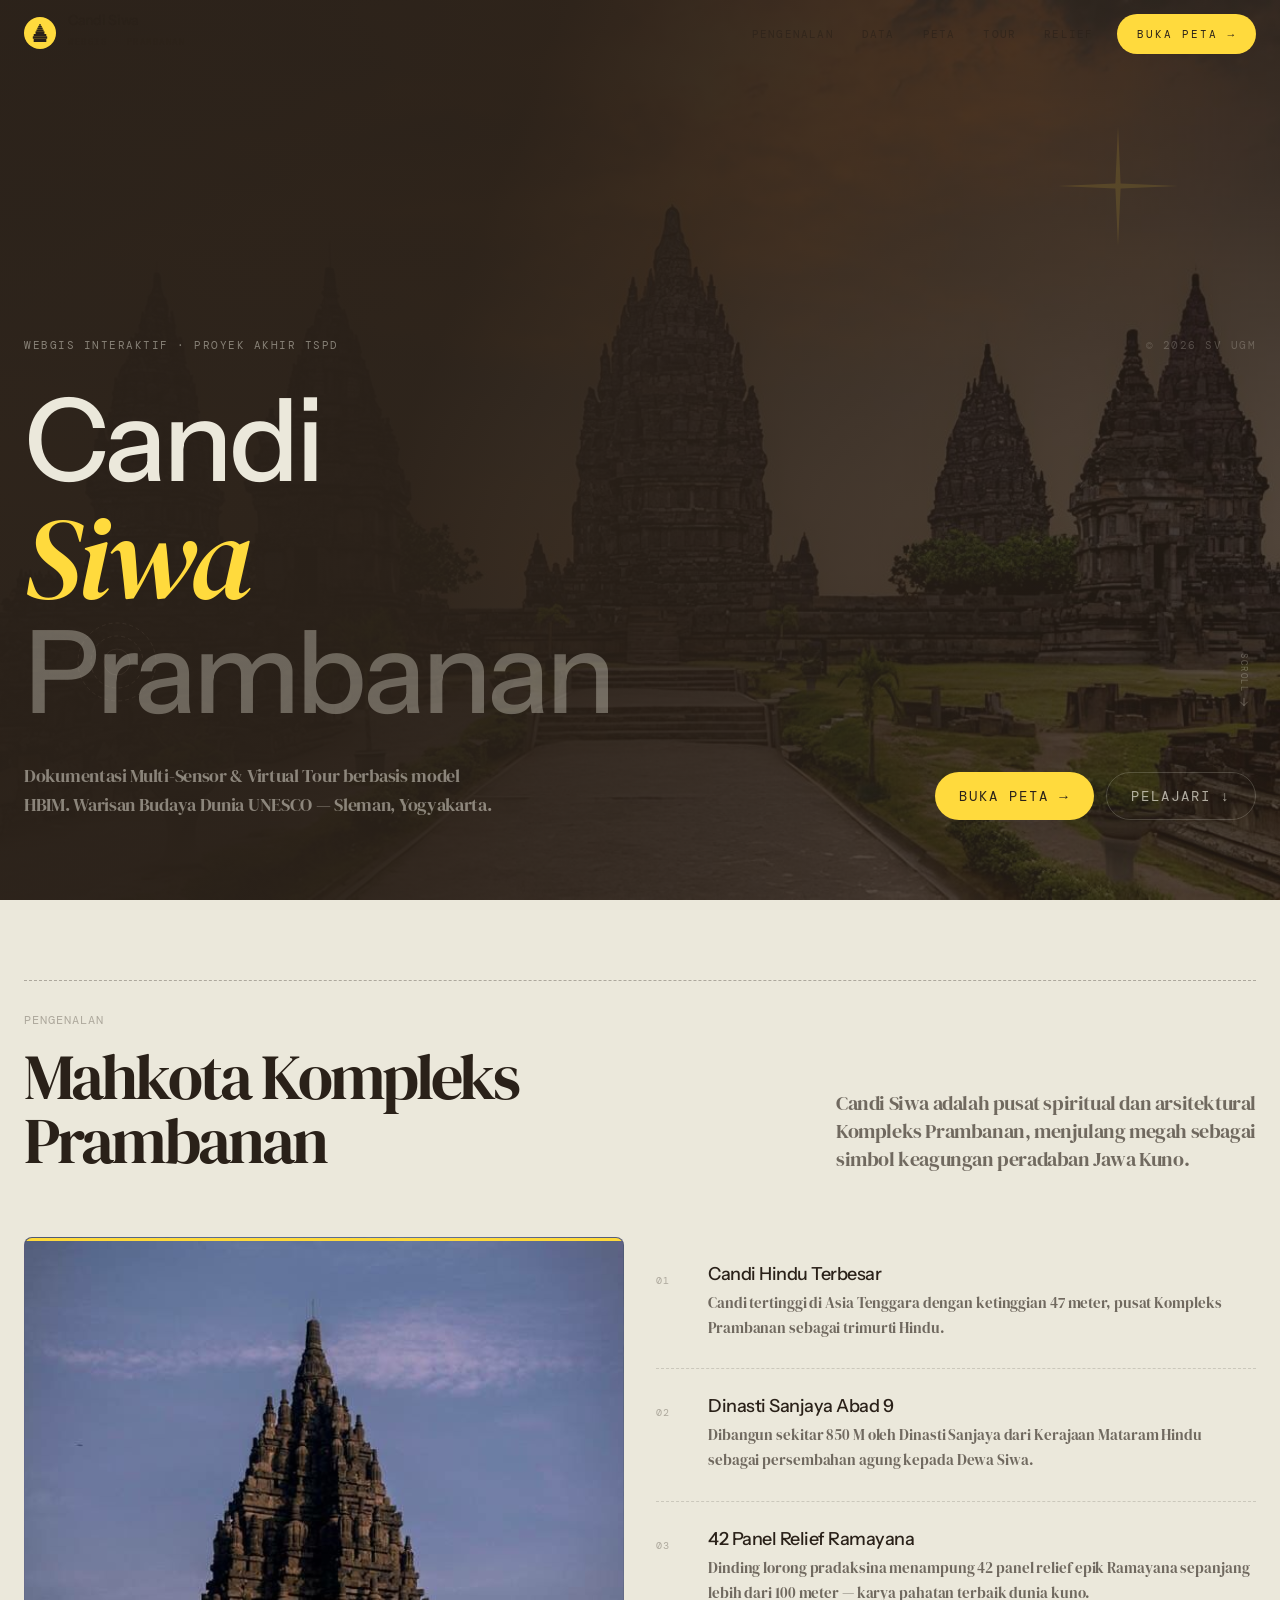
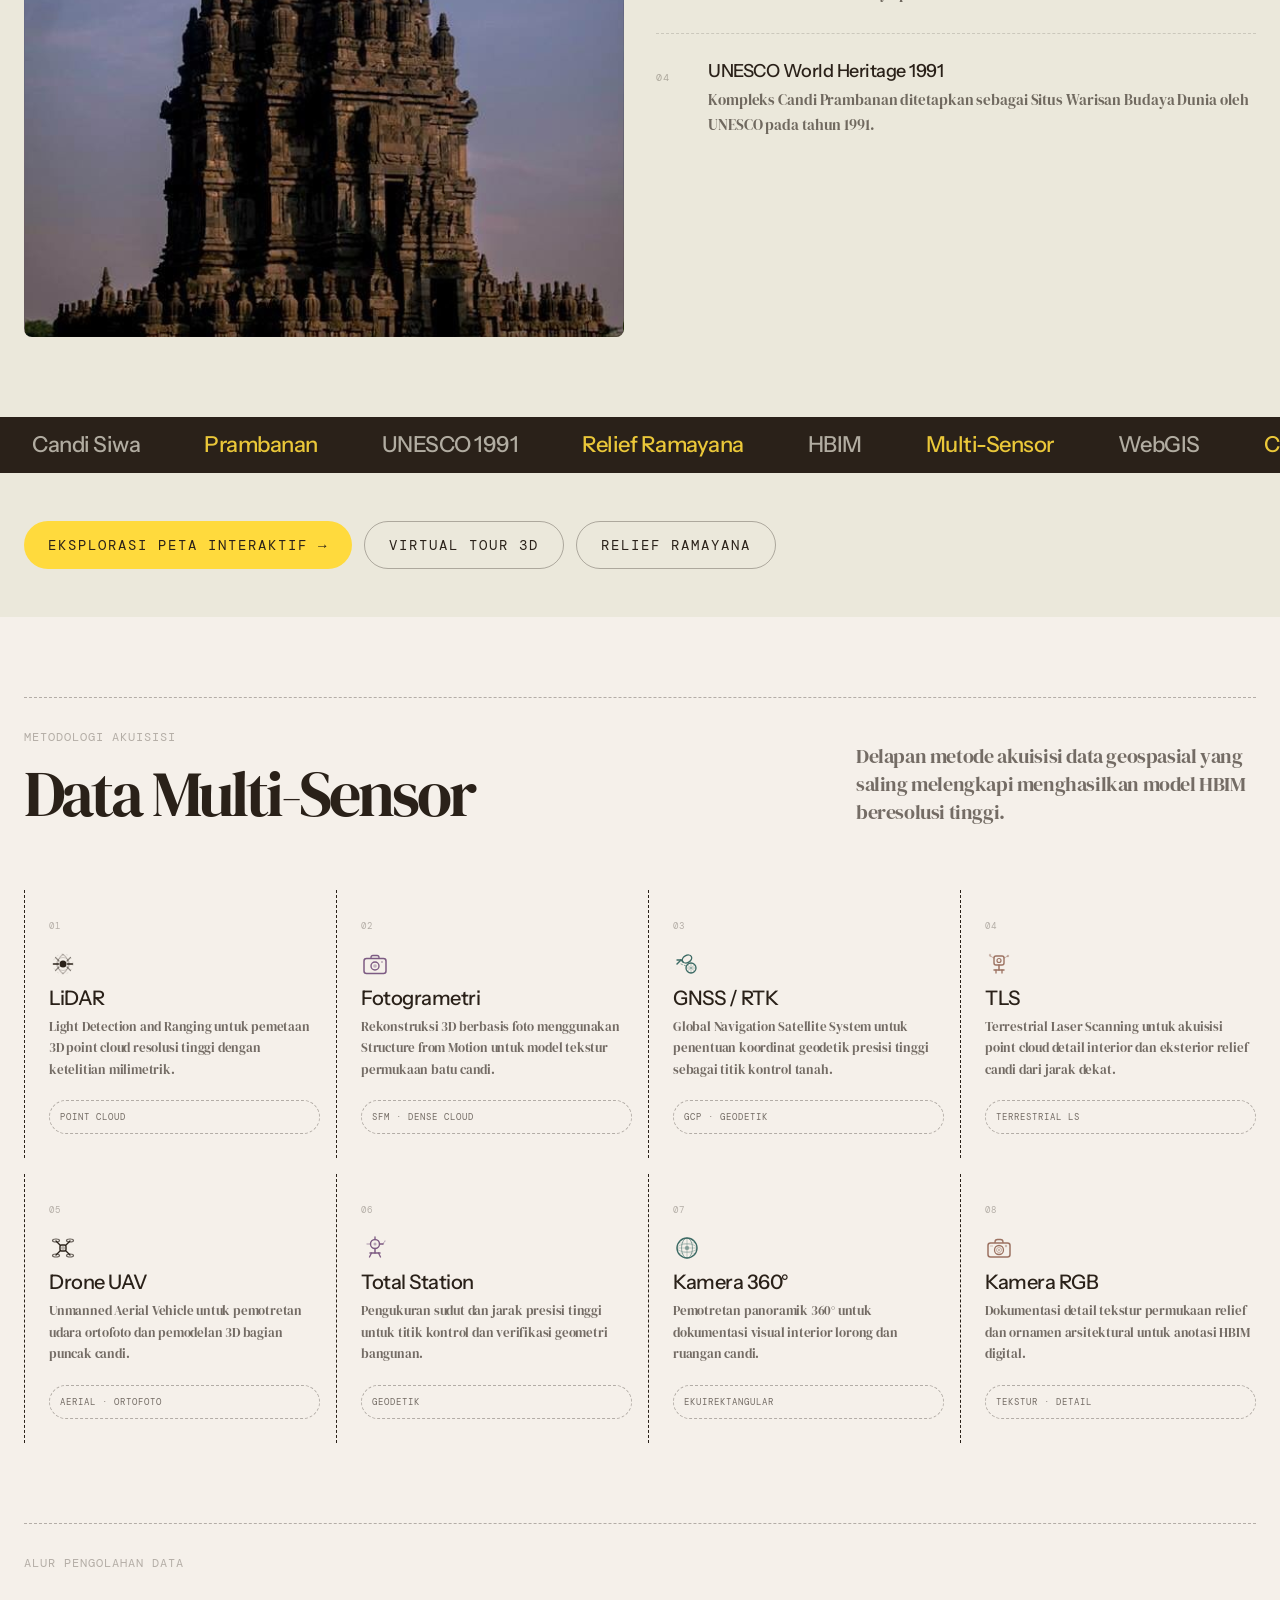
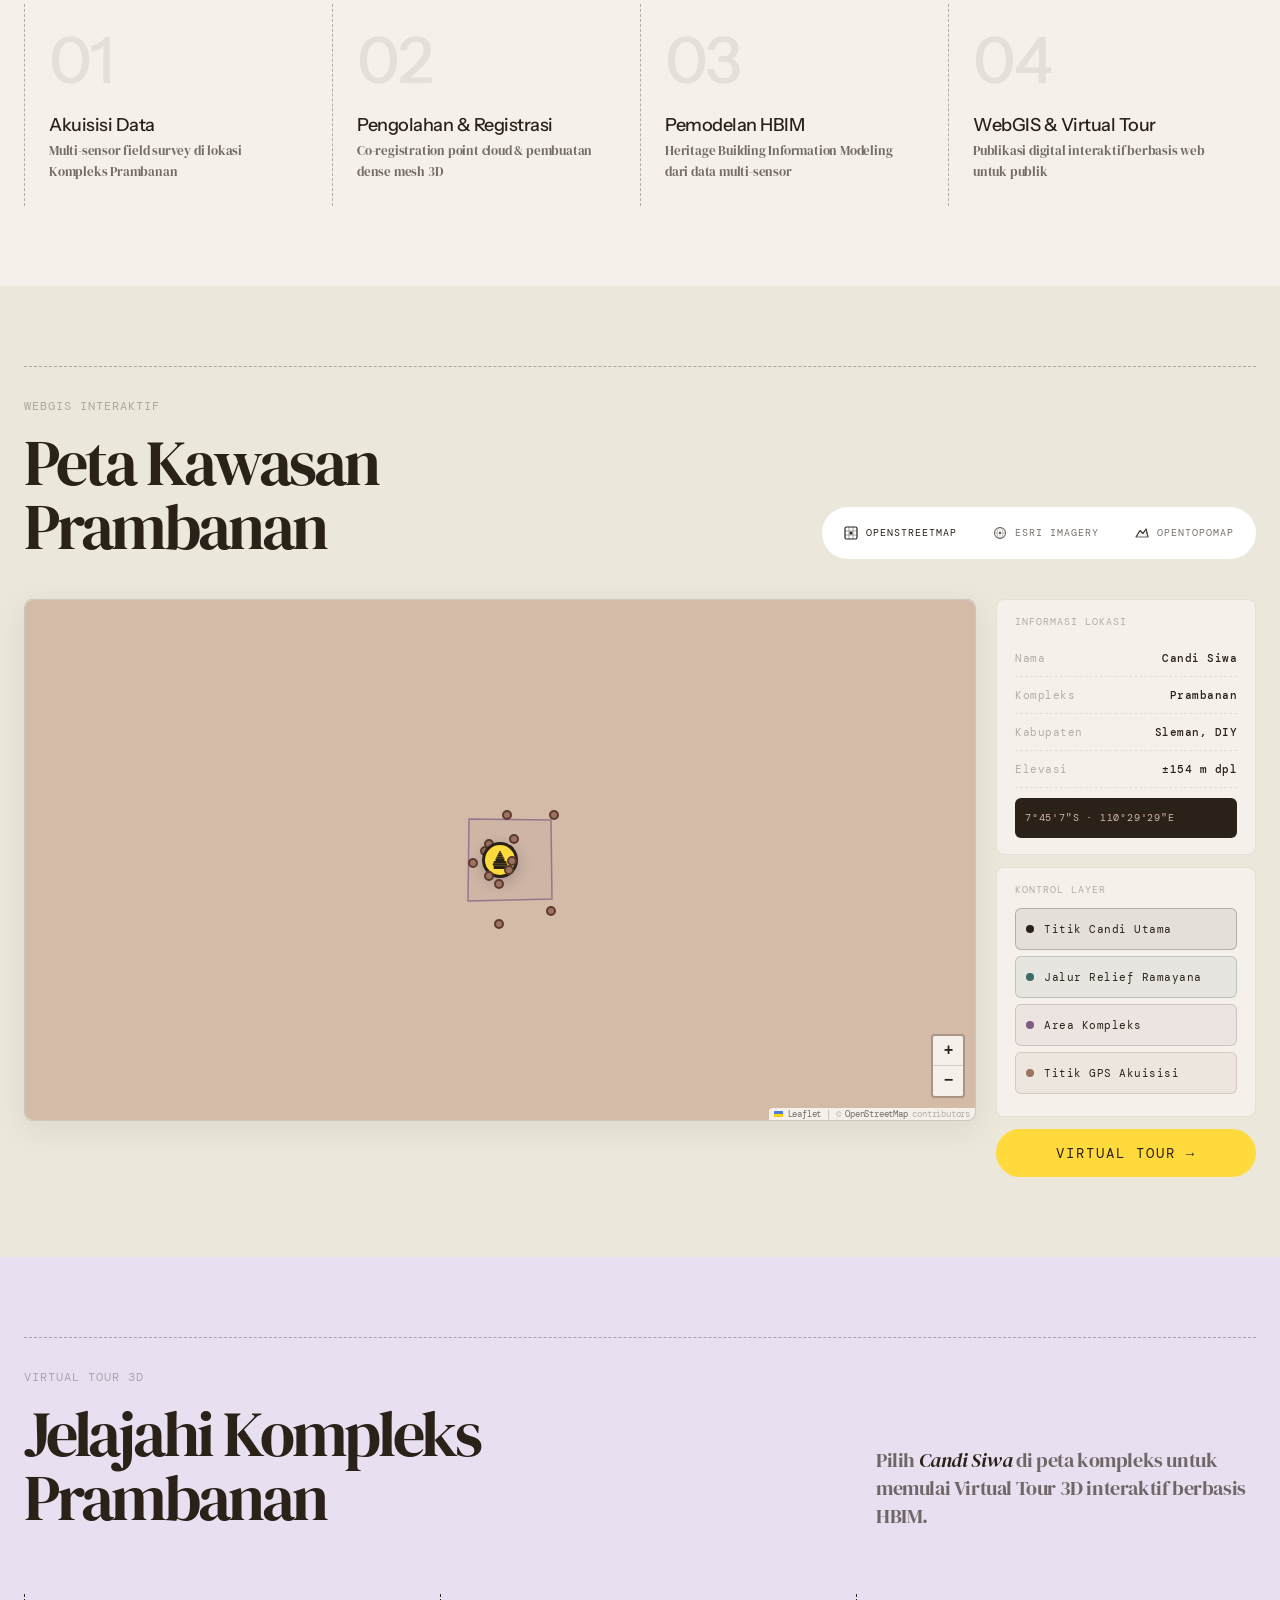
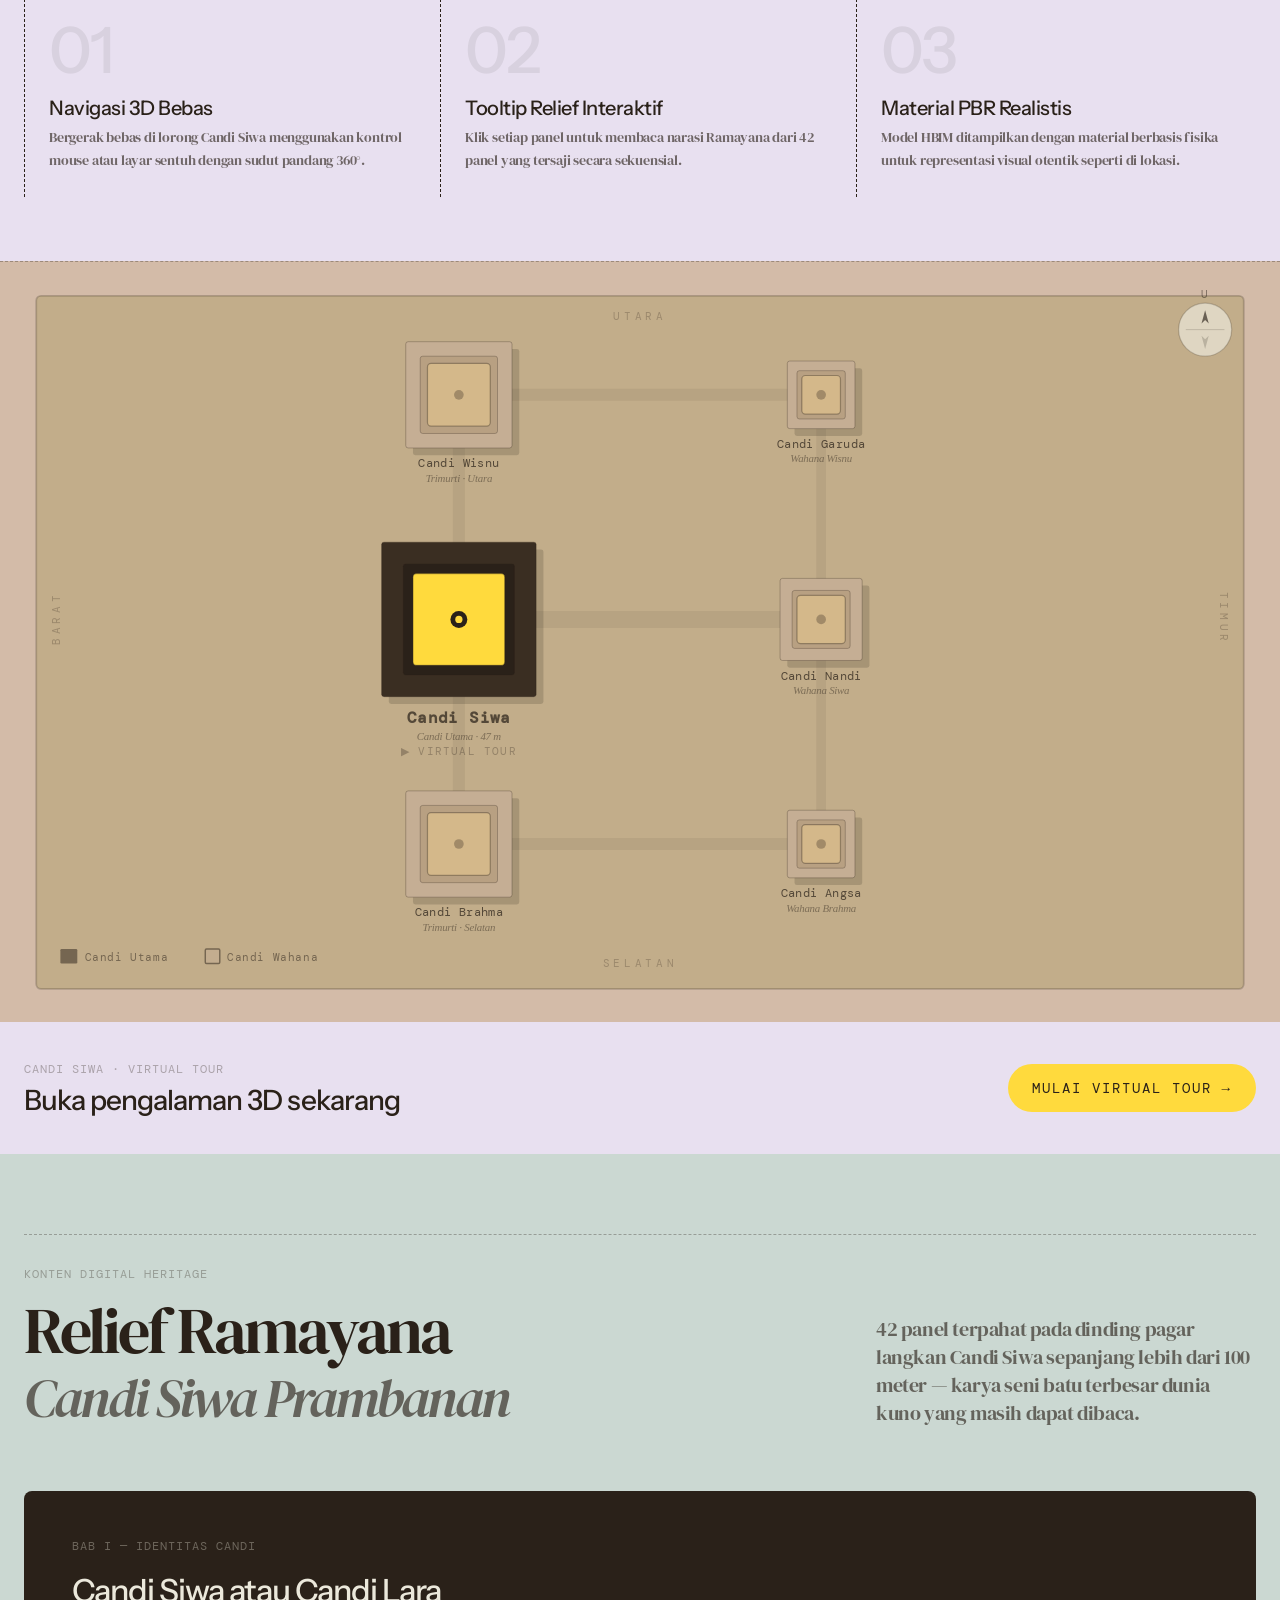
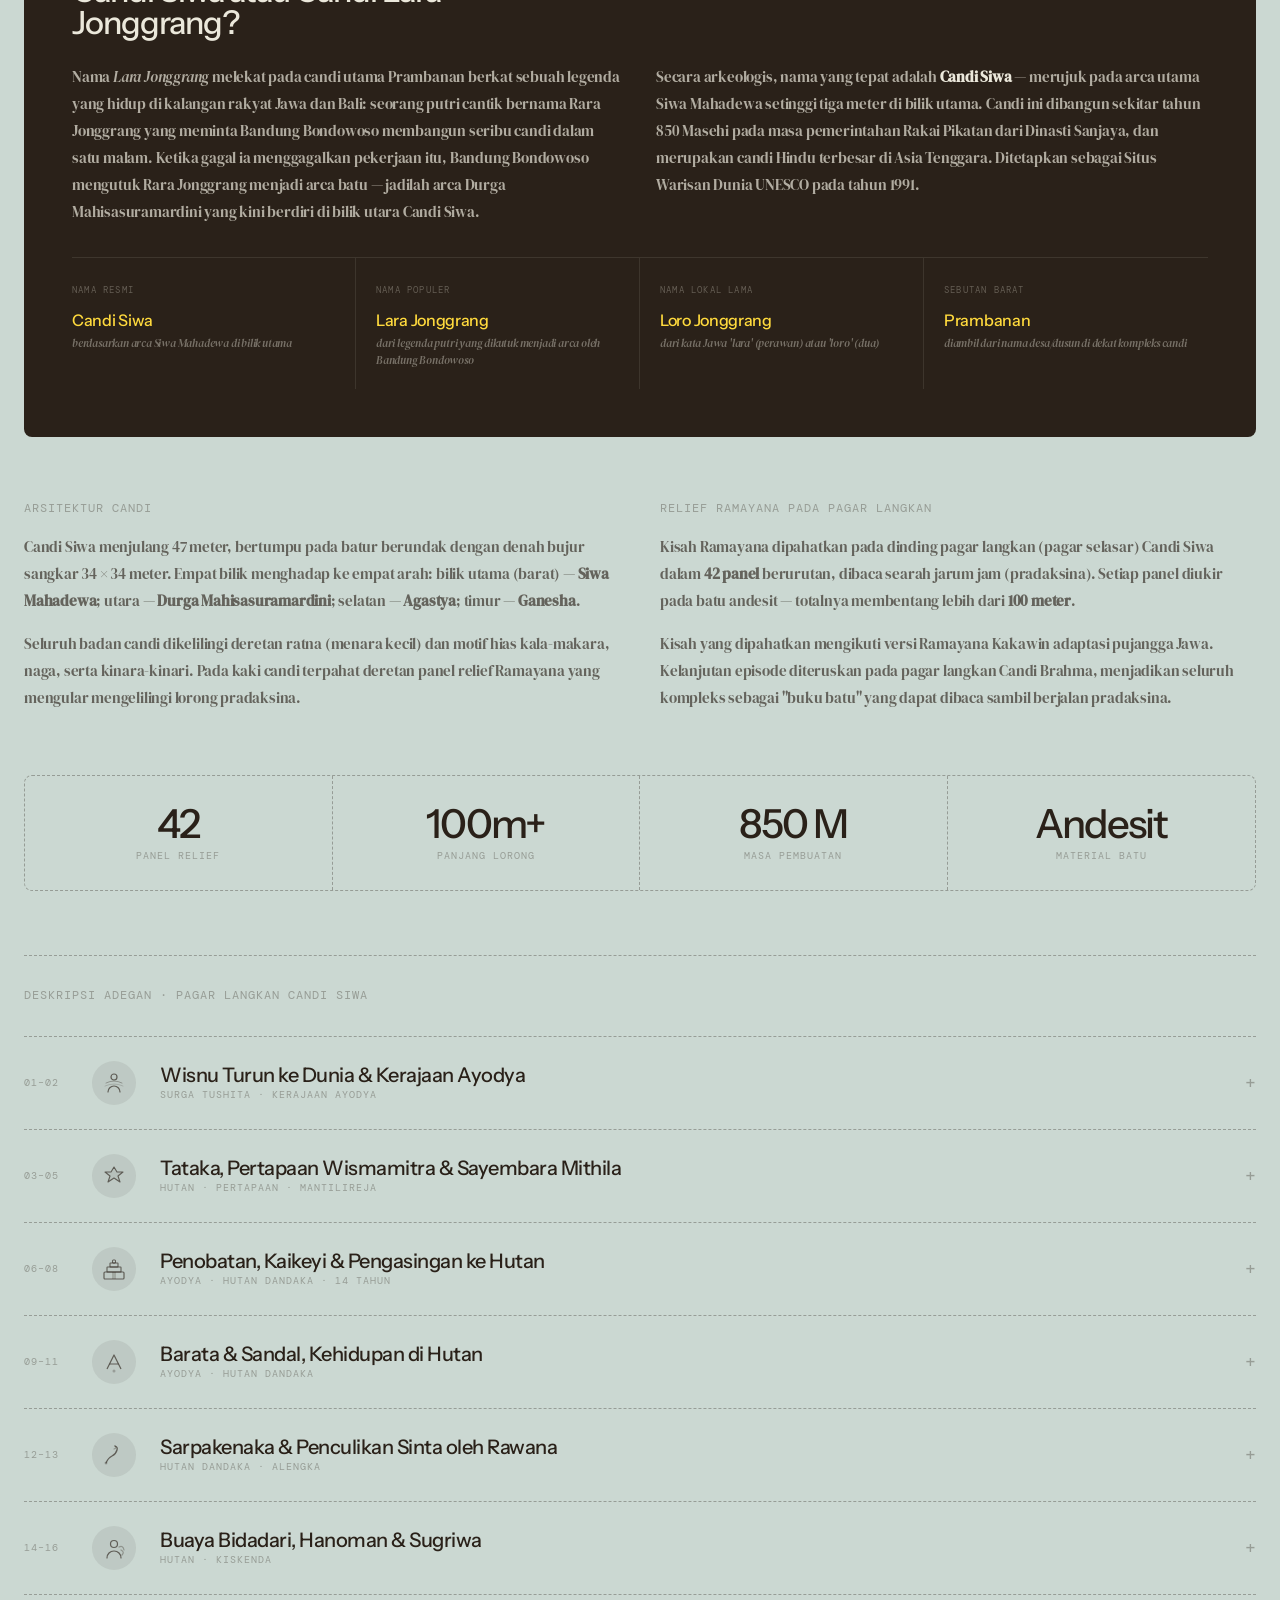
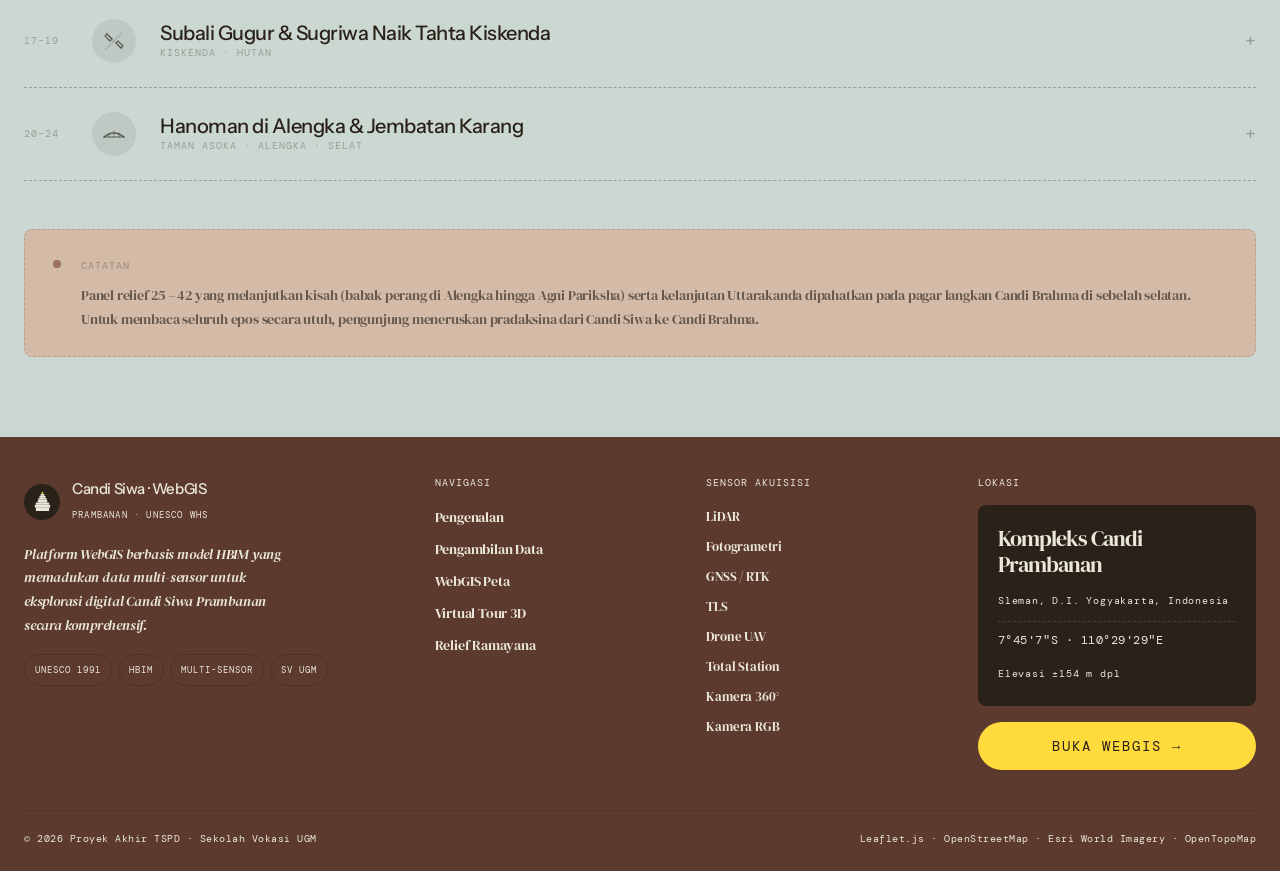
==== commit 505be246: "Add files via upload" ====
--- a/index.html
+++ b/index.html
@@ -4,20 +4,20 @@
     <meta charset="UTF-8" />
     <meta name="viewport" content="width=device-width, initial-scale=1.0, maximum-scale=1" />
     <title>WebGIS Candi Siwa Prambanan</title>
-    <meta name="description" content="WebGIS Candi Siwa Prambanan — built on Replit. Update this description to reflect the app." />
+    <meta name="description" content="WebGIS Candi Siwa Prambanan" />
     <meta name="robots" content="index, follow" />
     <meta property="og:title" content="WebGIS Candi Siwa Prambanan" />
-    <meta property="og:description" content="WebGIS Candi Siwa Prambanan — built on Replit. Update this description to reflect the app." />
+    <meta property="og:description" content="WebGIS Candi Siwa Prambanan" />
     <meta property="og:type" content="website" />
     <meta name="twitter:card" content="summary_large_image" />
     <meta name="twitter:title" content="WebGIS Candi Siwa Prambanan" />
-    <meta name="twitter:description" content="WebGIS Candi Siwa Prambanan — built on Replit. Update this description to reflect the app." />
-    <link rel="icon" type="image/svg+xml" href="/favicon.svg" />
+    <meta name="twitter:description" content="WebGIS Candi Siwa Prambanan" />
+    <link rel="icon" type="image/svg+xml" href="./logo.png" />
     <link rel="preconnect" href="https://fonts.googleapis.com" />
     <link rel="preconnect" href="https://fonts.gstatic.com" crossorigin />
     <link href="https://fonts.googleapis.com/css2?family=Inter:wght@400;500;600;700&display=swap" rel="stylesheet" />
-    <script type="module" crossorigin src="/lib/app.js"></script>
-    <link rel="stylesheet" crossorigin href="/css/style.css" />
+    <script type="module" crossorigin src="./lib/app.js"></script>
+    <link rel="stylesheet" crossorigin href="./css/style.css" />
   </head>
   <body>
     <div id="root"></div>
--- a/css/style.css
+++ b/css/style.css
@@ -4561,3 +4561,108 @@
 #peta [style*="grid-template-columns: 1fr 260px"] > div:nth-child(2) > div:nth-child(3) {
   display: none !important;
 }
+#data [style*="min-height: 220px"] {
+  margin-top: 0 !important;
+}
+/* Ratakan 3 kartu di section Tour (Navigasi 3D, Tooltip Relief, Material PBR) */
+#tour [style*="gap: 16px"] {
+  margin-top: 0 !important;
+}
+
+/* TAMBAHKAN di akhir style.css — perbaikan tampilan mobile */
+@media (max-width: 768px) {
+  /* 1 & 2. Peta Kawasan: peta + sidebar jadi 1 kolom, tab jadi wrap */
+  #peta [style*="grid-template-columns: 1fr 260px"] {
+    grid-template-columns: 1fr !important;
+  }
+  #peta [style*="align-self: flex-end"] {
+    align-self: flex-start !important;
+    width: 100% !important;
+  }
+  .tabs-wrap {
+    flex-wrap: wrap !important;
+    width: 100% !important;
+    justify-content: center !important;
+  }
+
+  /* 3. Section Data: 8 kartu sensor jadi 2 kolom */
+  #data [style*="grid-template-columns: repeat(4, 1fr)"] {
+    grid-template-columns: repeat(2, 1fr) !important;
+  }
+
+  /* 4. Section Tour: 3 kartu fitur jadi 1 kolom */
+  #tour [style*="grid-template-columns: repeat(3, 1fr)"] {
+    grid-template-columns: 1fr !important;
+  }
+
+  /* 5 & 6b. Section Relief: teks 2 kolom (Bab I & Arsitektur/Relief) jadi 1 kolom */
+  #relief [style*="grid-template-columns: 1fr 1fr"] {
+    grid-template-columns: 1fr !important;
+  }
+
+  /* 6 & 7. Section Relief: grid 4 kolom (Nama Resmi & Statistik) jadi 2 kolom */
+  #relief [style*="grid-template-columns: repeat(4, 1fr)"] {
+    grid-template-columns: repeat(2, 1fr) !important;
+  }
+
+  /* paksa layout foto+teks jadi 1 kolom di mobile */
+  #tentang [style*="grid-template-columns"] {
+    grid-template-columns: 1fr !important;
+  }
+  #tentang [style*="aspect-ratio: 4 / 5"] {
+    width: 100% !important;
+    max-width: 100% !important;
+  }
+  /* kasih tinggi kotak balik dikit khusus di HP, biar foto candi kelihatan */
+  #tentang [style*="aspect-ratio: 4 / 5"] {
+    aspect-ratio: 3 / 4 !important;
+  }
+  /* perkecil badge UNESCO supaya nggak dominan nutupin foto */
+  #tentang [style*="rgba(235, 232, 219, 0.88)"] {
+    padding: 8px 12px !important;
+    bottom: 12px !important;
+    left: 12px !important;
+    right: auto !important;
+    width: auto !important;
+    max-width: 65% !important;
+  }
+  #tentang [style*="rgba(235, 232, 219, 0.88)"] div[style*="font-size: 10px"] {
+    font-size: 8px !important;
+  }
+  #tentang [style*="rgba(235, 232, 219, 0.88)"] div[style*="font-size: 14px"] {
+    font-size: 11px !important;
+  }
+  #relief [style*="column-count"] {
+    column-count: 1 !important;
+  }
+  #relief [style*="columns:"] {
+    columns: 1 !important;
+  }
+  #relief [style*="PASTE_STYLE_STRING_DI_SINI"] {
+    flex-direction: column !important;
+    width: 100% !important;
+  }
+  #relief [style*="display: flex; gap: 16px"]:has([style*="max-width: 560px"]) {
+    flex-direction: column !important;
+    gap: 8px !important;
+  }
+  #relief [style*="max-width: 560px"] {
+    max-width: 100% !important;
+  }
+}
+
+/* ganti warna footer jadi coklat (berlaku semua ukuran layar) */
+footer[style*="background: var(--yellow)"] {
+  background: var(--acc-4) !important;
+}
+footer[style*="background: var(--yellow)"] *:not(.btn-primary):not(.btn-primary *) {
+  color: var(--bg-1) !important;
+}
+
+@media (max-width: 900px) {
+  /* grid 4 kolom footer jadi 1 kolom di HP */
+  footer [style*="grid-template-columns: 1.6fr 1fr 1fr 1.2fr"] {
+    grid-template-columns: 1fr !important;
+    gap: 32px !important;
+  }
+}
